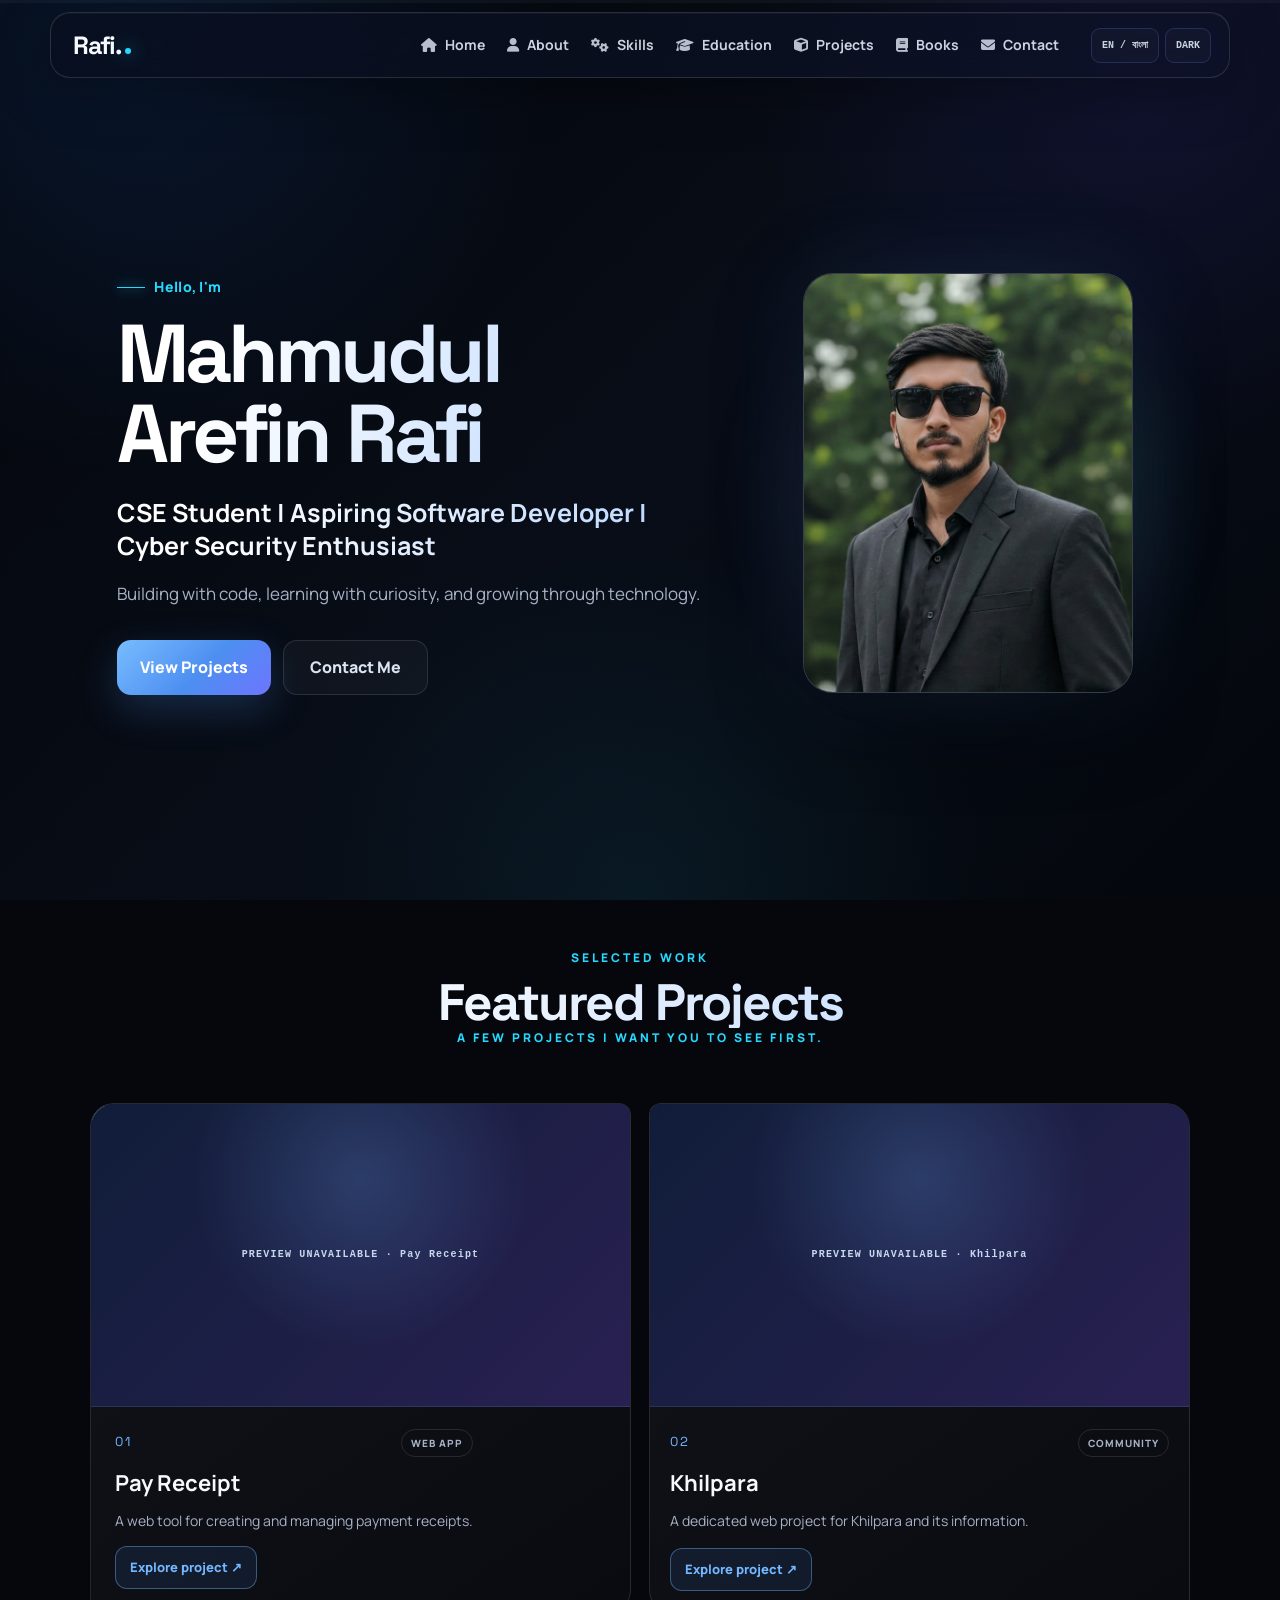
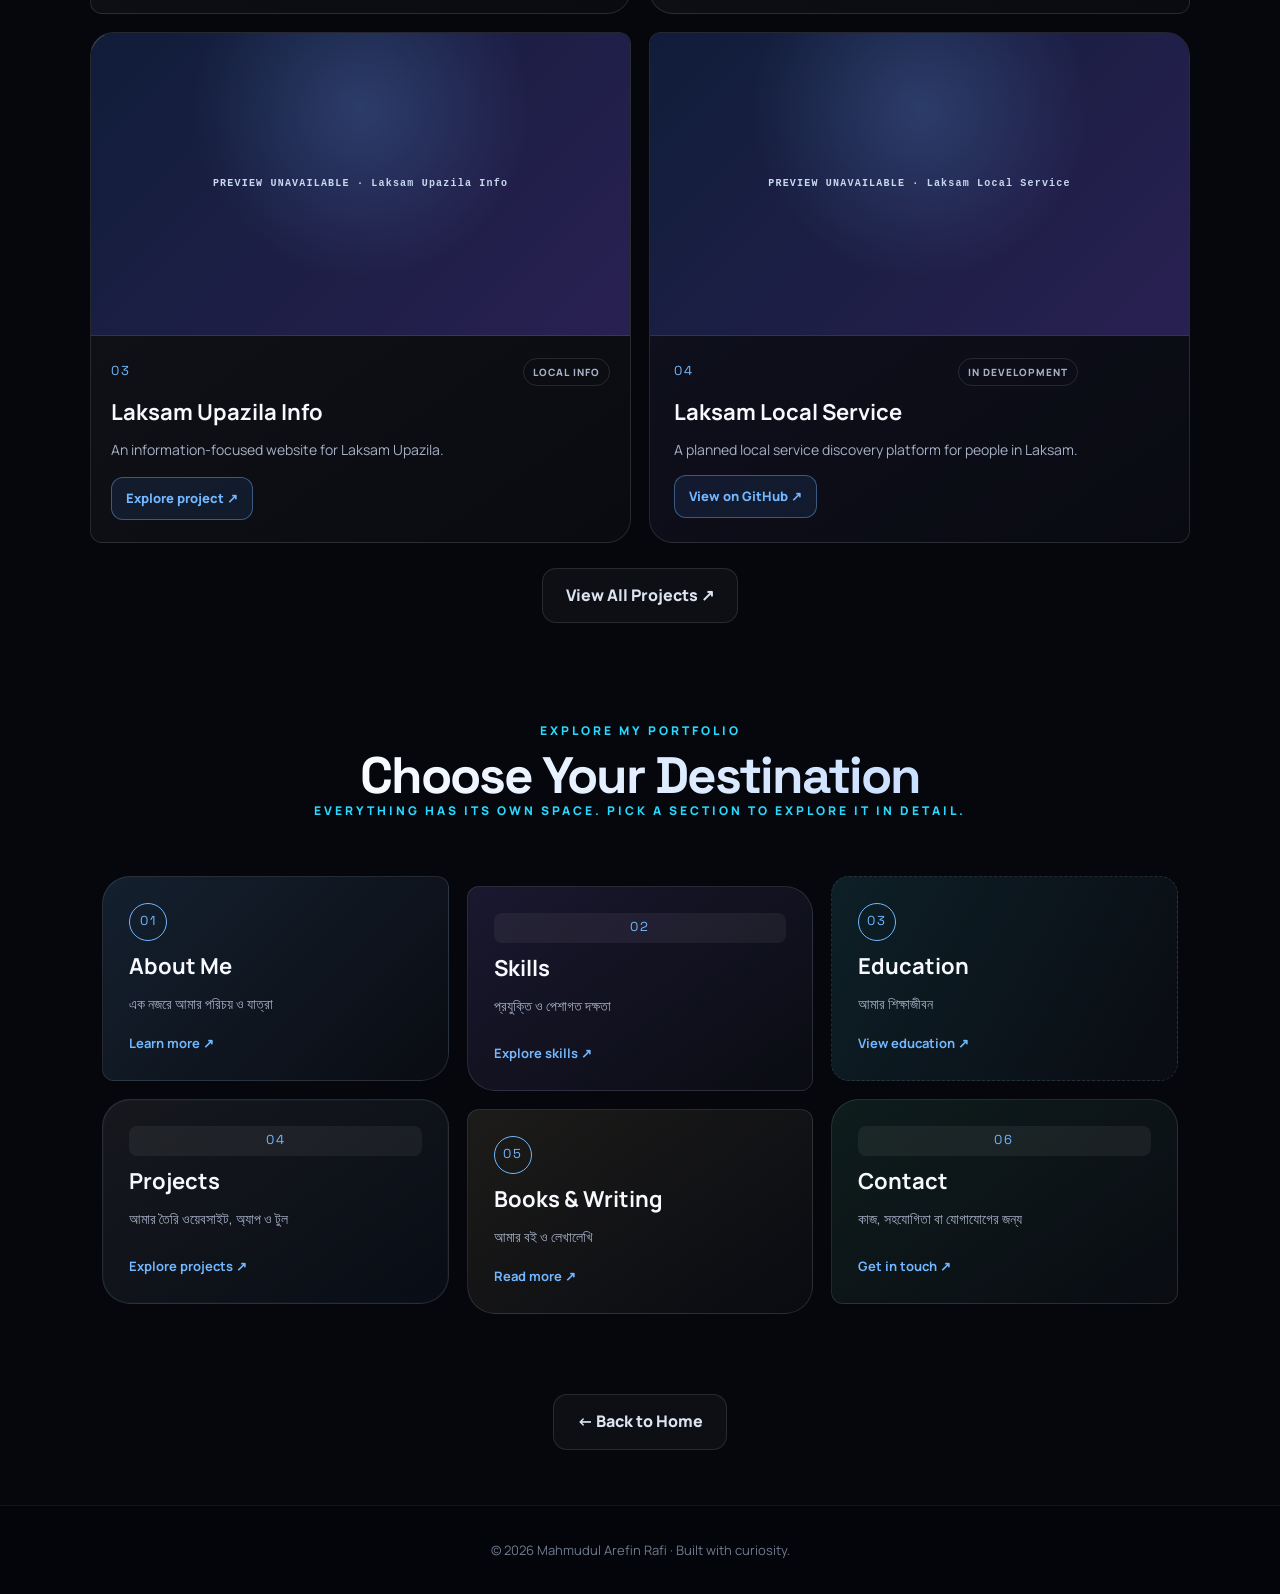
==== index.html @ 9f376d78 "Refresh project preview assets after layout fix" ====
<!DOCTYPE html><html lang="en"><head><meta charset="UTF-8"><meta name="viewport" content="width=device-width,initial-scale=1.0"><link rel="icon" type="image/svg+xml" href="https://mahmudularefinrafi.iam.bd/favicon.svg"><link rel="shortcut icon" href="https://mahmudularefinrafi.iam.bd/favicon.svg"><title>Mahmudul Arefin Rafi — Developer & Author | Mahmudul Arefin Rafi</title>
<meta name="description" content="Personal portfolio of Mahmudul Arefin Rafi, a CSE student, developer, cybersecurity enthusiast, and author.">
<meta name="author" content="Mahmudul Arefin Rafi">
<meta name="robots" content="index, follow, max-image-preview:large">
<link rel="canonical" href="https://mahmudularefinrafi.iam.bd/">
<meta property="og:type" content="profile">
<meta property="og:title" content="Mahmudul Arefin Rafi | Cyber Security Enthusiast">
<meta property="og:description" content="CSE student exploring cyber security, software development, and web technologies. Discover projects and skills.">
<meta property="og:url" content="https://mahmudularefinrafi.iam.bd/">
<meta property="og:image" content="https://mahmudularefinrafi.iam.bd/profile.jpg">
<meta name="twitter:card" content="summary">
<meta name="twitter:title" content="Mahmudul Arefin Rafi | Cyber Security Enthusiast">
<meta name="twitter:description" content="CSE student interested in cyber security, software development, and web technologies.">
<script type="application/ld+json">
{
  "@context": "https://schema.org",
  "@type": "ProfilePage",
  "mainEntity": {
    "@type": "Person",
    "@id": "https://mahmudularefinrafi.iam.bd/#rafi",
    "name": "Mahmudul Arefin Rafi",
    "alternateName": "mahmudularefinrafi",
    "url": "https://mahmudularefinrafi.iam.bd/",
    "image": "https://mahmudularefinrafi.iam.bd/profile.jpg",
    "description": "Computer Science and Engineering student interested in cyber security, software development, web technologies, and technology projects.",
    "jobTitle": "CSE Student and Cyber Security Enthusiast",
    "sameAs": [
      "https://github.com/mahmudularefinrafi"
    ],
    "knowsAbout": [
      "Cyber Security",
      "Computer Science",
      "Software Development",
      "Web Development",
      "Python",
      "JavaScript"
    ]
  }
}
</script><link rel="preconnect" href="https://fonts.googleapis.com"><link rel="preconnect" href="https://fonts.gstatic.com" crossorigin><link rel="stylesheet" href="https://fonts.googleapis.com/css2?family=Hind+Siliguri:wght@400;500;600;700&family=Manrope:wght@400;500;600;700;800&family=Space+Grotesk:wght@500;600;700&display=swap"><link rel="stylesheet" href="style.css?v=17"><link rel="stylesheet" href="premium.css?v=6"><link rel="stylesheet" href="mobile.css?v=7"></head><body><header><nav><a class="logo" href="index.html">Rafi.</a><ul class="nav-links"><li><a href="index.html" data-en="Home" data-bn="হোম">Home</a></li><li><a href="about.html" data-en="About" data-bn="সম্পর্কে">About</a></li><li><a href="skills.html" data-en="Skills" data-bn="দক্ষতা">Skills</a></li><li><a href="education.html" data-en="Education" data-bn="শিক্ষা">Education</a></li><li><a href="projects.html" data-en="Projects" data-bn="প্রজেক্ট">Projects</a></li><li><a href="books.html" data-en="Books" data-bn="বই">Books</a></li><li><a href="contact.html" data-en="Contact" data-bn="যোগাযোগ">Contact</a></li></ul><div class="nav-tools"><button class="tool-btn" id="languageToggle">EN / বাংলা</button><button class="tool-btn" id="themeButton">DARK</button><button class="tool-btn mobile-menu-btn" id="mobileMenuButton">☰</button></div></nav></header><section id="home" class="hero"><div class="hero-text"><p class="hello" data-en="Hello, I'm" data-bn="হ্যালো, আমি">Hello, I'm</p><h1>Mahmudul Arefin Rafi</h1><h2 data-en="CSE Student | Aspiring Software Developer | Cyber Security Enthusiast" data-bn="CSE শিক্ষার্থী | ভবিষ্যৎ সফটওয়্যার ডেভেলপার | সাইবার সিকিউরিটি অনুরাগী">CSE Student | Aspiring Software Developer</h2><p data-en="Building with code, learning with curiosity, and growing through technology." data-bn="কোড দিয়ে তৈরি করছি, আগ্রহ নিয়ে শিখছি এবং প্রযুক্তির মাধ্যমে এগিয়ে যাচ্ছি।">Building with code, learning with curiosity, and growing through technology.</p><div class="buttons"><a href="projects.html" class="btn" data-en="View Projects" data-bn="প্রজেক্ট দেখুন">View Projects</a><a href="contact.html" class="btn secondary" data-en="Contact Me" data-bn="যোগাযোগ করুন">Contact Me</a></div></div><div class="hero-image"><img src="profile.jpg" alt="Mahmudul Arefin Rafi" fetchpriority="high" decoding="async"></div></section><section class="featured-projects" id="featured-projects"><div class="section-title"><p data-en="Selected Work" data-bn="বাছাইকৃত কাজ">Selected Work</p><h2 data-en="Featured Projects" data-bn="ফিচার্ড প্রজেক্ট">Featured Projects</h2><p class="projects-subtitle" data-en="A few projects I want you to see first." data-bn="প্রথমেই যেগুলো দেখতে চাইবে, আমার সেসব গুরুত্বপূর্ণ প্রজেক্ট।">A few projects I want you to see first.</p></div><div class="featured-grid"><article class="featured-card"><div class="featured-top"><span class="featured-number">01</span><span class="featured-tag">WEB APP</span></div><h3>Pay Receipt</h3><p data-en="A web tool for creating and managing payment receipts." data-bn="পেমেন্ট রিসিপ্ট তৈরি ও পরিচালনার জন্য একটি ওয়েব টুল।">A web tool for creating and managing payment receipts.</p><a class="featured-link" href="https://payreceipt.netlify.app/" target="_blank" rel="noopener noreferrer" data-en="Explore project ↗" data-bn="প্রজেক্ট দেখুন ↗">Explore project ↗</a></article><article class="featured-card"><div class="featured-top"><span class="featured-number">02</span><span class="featured-tag">COMMUNITY</span></div><h3>Khilpara</h3><p data-en="A dedicated web project for Khilpara and its information." data-bn="খিলপাড়া ও এর তথ্য নিয়ে তৈরি একটি ওয়েব প্রজেক্ট।">A dedicated web project for Khilpara and its information.</p><a class="featured-link" href="https://khilpara.netlify.app/" target="_blank" rel="noopener noreferrer" data-en="Explore project ↗" data-bn="প্রজেক্ট দেখুন ↗">Explore project ↗</a></article><article class="featured-card"><div class="featured-top"><span class="featured-number">03</span><span class="featured-tag">LOCAL INFO</span></div><h3>Laksam Upazila Info</h3><p data-en="An information-focused website for Laksam Upazila." data-bn="লাকসাম উপজেলার প্রয়োজনীয় তথ্য নিয়ে তৈরি ওয়েবসাইট।">An information-focused website for Laksam Upazila.</p><a class="featured-link" href="https://laksamupzilainfo.netlify.app/" target="_blank" rel="noopener noreferrer" data-en="Explore project ↗" data-bn="প্রজেক্ট দেখুন ↗">Explore project ↗</a></article><article class="featured-card"><div class="featured-top"><span class="featured-number">04</span><span class="featured-tag">IN DEVELOPMENT</span></div><h3>Laksam Local Service</h3><p data-en="A planned local service discovery platform for people in Laksam." data-bn="লাকসামের মানুষের জন্য স্থানীয় সার্ভিস খুঁজে পাওয়ার একটি উন্নয়নাধীন প্ল্যাটফর্ম।">A planned local service discovery platform for people in Laksam.</p><a class="featured-link" href="https://github.com/mahmudularefinrafi/Laksam-Local-Service" target="_blank" rel="noopener noreferrer" data-en="View on GitHub ↗" data-bn="GitHub-এ দেখুন ↗">View on GitHub ↗</a></article></div><div class="featured-footer"><a class="btn secondary" href="projects.html" data-en="View All Projects ↗" data-bn="সব প্রজেক্ট দেখুন ↗">View All Projects ↗</a></div></section><section class="portal-section"><div class="section-title"><p data-en="Explore My Portfolio" data-bn="আমার পোর্টফোলিও ঘুরে দেখুন">Explore My Portfolio</p><h2 data-en="Choose Your Destination" data-bn="আপনি কী দেখতে চান?">Choose Your Destination</h2><p class="projects-subtitle" data-en="Everything has its own space. Pick a section to explore it in detail." data-bn="প্রতিটি বিষয়ের জন্য আলাদা পেজ—আপনার পছন্দের অংশটি বেছে নিন।">Everything has its own space. Pick a section to explore it in detail.</p></div><div class="portal-grid"><a class="portal-card" href="about.html"><span class="portal-index">01</span><h3 data-en="About Me" data-bn="এক নজরে আমার পরিচয় ও যাত্রা">About Me</h3><p data-en="এক নজরে আমার পরিচয় ও যাত্রা" data-bn="এক নজরে আমার পরিচয় ও যাত্রা">এক নজরে আমার পরিচয় ও যাত্রা</p><span class="portal-cta" data-en="Learn more ↗" data-bn="দেখুন ↗">Learn more ↗</span></a><a class="portal-card" href="skills.html"><span class="portal-index">02</span><h3 data-en="Skills" data-bn="প্রযুক্তি ও পেশাগত দক্ষতা">Skills</h3><p data-en="প্রযুক্তি ও পেশাগত দক্ষতা" data-bn="প্রযুক্তি ও পেশাগত দক্ষতা">প্রযুক্তি ও পেশাগত দক্ষতা</p><span class="portal-cta" data-en="Explore skills ↗" data-bn="দেখুন ↗">Explore skills ↗</span></a><a class="portal-card" href="education.html"><span class="portal-index">03</span><h3 data-en="Education" data-bn="আমার শিক্ষাজীবন">Education</h3><p data-en="আমার শিক্ষাজীবন" data-bn="আমার শিক্ষাজীবন">আমার শিক্ষাজীবন</p><span class="portal-cta" data-en="View education ↗" data-bn="দেখুন ↗">View education ↗</span></a><a class="portal-card" href="projects.html"><span class="portal-index">04</span><h3 data-en="Projects" data-bn="আমার তৈরি ওয়েবসাইট, অ্যাপ ও টুল">Projects</h3><p data-en="আমার তৈরি ওয়েবসাইট, অ্যাপ ও টুল" data-bn="আমার তৈরি ওয়েবসাইট, অ্যাপ ও টুল">আমার তৈরি ওয়েবসাইট, অ্যাপ ও টুল</p><span class="portal-cta" data-en="Explore projects ↗" data-bn="দেখুন ↗">Explore projects ↗</span></a><a class="portal-card" href="books.html"><span class="portal-index">05</span><h3 data-en="Books & Writing" data-bn="আমার বই ও লেখালেখি">Books & Writing</h3><p data-en="আমার বই ও লেখালেখি" data-bn="আমার বই ও লেখালেখি">আমার বই ও লেখালেখি</p><span class="portal-cta" data-en="Read more ↗" data-bn="দেখুন ↗">Read more ↗</span></a><a class="portal-card" href="contact.html"><span class="portal-index">06</span><h3 data-en="Contact" data-bn="কাজ, সহযোগিতা বা যোগাযোগের জন্য">Contact</h3><p data-en="কাজ, সহযোগিতা বা যোগাযোগের জন্য" data-bn="কাজ, সহযোগিতা বা যোগাযোগের জন্য">কাজ, সহযোগিতা বা যোগাযোগের জন্য</p><span class="portal-cta" data-en="Get in touch ↗" data-bn="দেখুন ↗">Get in touch ↗</span></a></div></section><div class="page-home-link"><a class="btn secondary" href="index.html" data-en="← Back to Home" data-bn="← হোমপেজে ফিরুন">← Back to Home</a></div><footer><p>© <span id="year"></span> Mahmudul Arefin Rafi · Built with curiosity.</p></footer><script src="script.js?v=16"></script><script src="scroll-progress.js?v=1"></script><script src="project-preview.js?v=11"></script></body></html>
---- style.css ----
:root{--bg:#050816;--card:rgba(13,20,39,.66);--text:#f7f9ff;--muted:#a7b1c6;--accent:#72b7ff;--accent2:#9b7cff;--cyan:#57e6ff;--border:rgba(255,255,255,.11)}
*{margin:0;padding:0;box-sizing:border-box;scroll-behavior:smooth}html{background:var(--bg)}
body{min-height:100vh;overflow-x:hidden;font-family:'Manrope',sans-serif;background:radial-gradient(900px 600px at 8% 8%,rgba(48,108,255,.20),transparent 62%),radial-gradient(800px 600px at 92% 12%,rgba(137,82,255,.17),transparent 62%),radial-gradient(900px 650px at 52% 100%,rgba(25,205,232,.09),transparent 64%),linear-gradient(135deg,#040611 0%,#080d1d 42%,#0a1022 72%,#050816 100%);background-attachment:fixed;color:var(--text);line-height:1.6;-webkit-font-smoothing:antialiased}
body:before{content:"";position:fixed;inset:0;z-index:-2;pointer-events:none;opacity:.18;background-image:linear-gradient(rgba(255,255,255,.028) 1px,transparent 1px),linear-gradient(90deg,rgba(255,255,255,.028) 1px,transparent 1px);background-size:55px 55px}body:after{content:"";position:fixed;width:520px;height:520px;left:var(--mouse-x,50%);top:var(--mouse-y,45%);transform:translate(-50%,-50%);z-index:-1;pointer-events:none;border-radius:50%;background:radial-gradient(circle,rgba(93,170,255,.08),rgba(128,104,255,.035) 35%,transparent 70%);transition:left .15s ease-out,top .15s ease-out}
a{text-decoration:none;color:inherit}button{font:inherit}section{position:relative;padding:115px 8%}
header{position:fixed!important;top:0;left:0;width:100%;z-index:1000;padding:12px 0!important}nav{width:calc(100% - 48px);max-width:1180px;height:66px;margin:0 auto;padding:0 18px 0 22px;display:flex!important;align-items:center!important;justify-content:space-between!important;border:1px solid rgba(255,255,255,.13);border-radius:20px;background:linear-gradient(120deg,rgba(8,14,30,.82),rgba(14,18,39,.72));backdrop-filter:blur(24px);-webkit-backdrop-filter:blur(24px);box-shadow:0 15px 55px rgba(0,0,0,.30),inset 0 1px 0 rgba(255,255,255,.04);gap:14px}
.logo{font-family:'Space Grotesk',sans-serif;font-size:25px;font-weight:700;letter-spacing:-1px;flex:0 0 auto}.logo:after{content:"";display:inline-block;width:6px;height:6px;margin-left:4px;border-radius:50%;background:var(--cyan);box-shadow:0 0 18px var(--cyan)}
header nav ul{display:flex!important;flex-direction:row!important;align-items:center!important;justify-content:flex-end!important;list-style:none!important;margin:0!important;padding:0!important;gap:2px!important;flex-wrap:nowrap!important;flex:1}header nav ul li{display:block!important;list-style:none!important;margin:0!important;padding:0!important}header nav ul li::marker{content:""!important}header nav ul a{display:block!important;padding:9px 10px!important;border-radius:12px;color:#cbd3e1;font-size:14px;font-weight:700;white-space:nowrap;transition:.25s}header nav ul a:hover{color:#fff;background:rgba(114,183,255,.09)}
.language-toggle{flex:0 0 auto;border:1px solid rgba(105,170,255,.3);background:rgba(105,170,255,.08);color:#dce9fb;border-radius:12px;padding:8px 10px;cursor:pointer;font-size:12px;font-weight:800;letter-spacing:.2px;transition:.25s}.language-toggle:hover{background:rgba(105,170,255,.16);border-color:rgba(105,170,255,.55);transform:translateY(-1px)}.language-toggle span{opacity:.55}.language-toggle span.active{opacity:1;color:#fff}.language-toggle i{font-style:normal;color:#66758d;margin:0 3px}
.hero{min-height:100vh;max-width:1250px;margin:auto;padding:145px 8% 80px;display:flex!important;align-items:center!important;justify-content:space-between!important;gap:60px}.hero-text{flex:1;min-width:0;z-index:2}.hello{display:inline-flex;align-items:center;gap:9px;color:var(--cyan);font-size:14px;font-weight:800;margin-bottom:15px;letter-spacing:.3px}.hello:before{content:"";width:28px;height:1px;background:var(--cyan);box-shadow:0 0 12px var(--cyan)}.hero h1{font-family:'Space Grotesk',sans-serif;max-width:760px;font-size:clamp(48px,6.5vw,82px);line-height:.98;letter-spacing:-4px;margin-bottom:23px;font-weight:700;background:linear-gradient(110deg,#fff 10%,#dce7ff 52%,#9cc8ff 100%);-webkit-background-clip:text;background-clip:text;color:transparent}.hero h2{font-family:'Manrope',sans-serif;font-size:clamp(19px,2vw,25px);line-height:1.3;font-weight:700;color:#d3d9e4;margin-bottom:18px}.hero-text>p:last-of-type{max-width:650px;color:var(--muted);font-size:17px}.buttons{display:flex;gap:12px;margin-top:32px}.btn{display:inline-flex;align-items:center;justify-content:center;min-width:145px;padding:14px 23px;border-radius:14px;background:linear-gradient(135deg,#78bcff,#4d8ff0 55%,#6d75ff);color:#fff;font-weight:800;box-shadow:0 14px 40px rgba(76,145,239,.24);transition:.25s}.btn:hover{transform:translateY(-4px);box-shadow:0 20px 50px rgba(76,145,239,.34)}.btn.secondary{background:rgba(255,255,255,.035);border:1px solid var(--border);color:#dce4f1;box-shadow:none}.btn.secondary:hover{background:rgba(114,183,255,.08);border-color:rgba(114,183,255,.45)}
.hero-image{position:relative!important;flex:0 0 390px!important;width:390px!important;max-width:40vw;display:flex!important;justify-content:center!important;align-items:center!important}.hero-image:before{content:"";position:absolute;width:320px;height:320px;border-radius:50%;background:conic-gradient(from 180deg,rgba(105,170,255,.48),rgba(155,124,255,.18),rgba(87,230,255,.35),rgba(105,170,255,.48));filter:blur(55px);opacity:.60}.hero-image img{position:relative!important;display:block!important;width:330px!important;max-width:100%!important;height:420px!important;max-height:420px!important;object-fit:cover!important;object-position:center top!important;border-radius:30px!important;border:1px solid rgba(255,255,255,.18);box-shadow:0 28px 85px rgba(0,0,0,.48),0 0 90px rgba(105,170,255,.14);background:#0d121d}
.section-title{text-align:center;margin-bottom:55px}.section-title p{color:var(--cyan);font-size:12px;font-weight:800;text-transform:uppercase;letter-spacing:3px;margin-bottom:10px}.section-title h2{font-family:'Space Grotesk',sans-serif;font-size:clamp(34px,4vw,52px);line-height:1;letter-spacing:-2px}
#about,#education,#contact{background:linear-gradient(180deg,rgba(255,255,255,.018),rgba(70,100,190,.018),rgba(255,255,255,.006))}.about-content{max-width:900px;margin:auto;padding:36px;border:1px solid var(--border);border-radius:24px;background:linear-gradient(135deg,rgba(17,27,50,.72),rgba(10,17,34,.58));backdrop-filter:blur(18px);box-shadow:0 25px 80px rgba(0,0,0,.3)}.about-content p{color:#b4bdcd;margin-bottom:18px;font-size:17px}.about-content p:last-child{margin-bottom:0}
.skills-container{max-width:1120px;margin:auto;display:grid;grid-template-columns:repeat(4,1fr);gap:18px}.skill-card{padding:28px 24px;background:linear-gradient(145deg,rgba(17,27,50,.72),rgba(10,16,32,.60));border:1px solid var(--border);border-radius:20px;backdrop-filter:blur(15px);transition:.3s;box-shadow:0 18px 50px rgba(0,0,0,.16)}.skill-card:hover{transform:translateY(-8px);border-color:rgba(105,170,255,.45);box-shadow:0 25px 65px rgba(0,0,0,.28),0 0 35px rgba(105,170,255,.07)}.skill-card h3{font-family:'Space Grotesk',sans-serif;margin-bottom:18px;font-size:18px}.skill-card p{color:var(--muted);margin:8px 0;font-size:14px}
.education-card{max-width:850px;margin:auto;padding:35px;border:1px solid var(--border);border-left:3px solid var(--accent);border-radius:20px;background:linear-gradient(135deg,rgba(17,27,50,.72),rgba(10,16,32,.60));box-shadow:0 25px 70px rgba(0,0,0,.22)}.education-card h3{font-family:'Space Grotesk',sans-serif;font-size:22px;margin-bottom:9px}.education-card h4{color:var(--accent);font-size:18px;margin-bottom:7px}.education-card p{color:var(--muted)}
.projects-container{max-width:1120px;margin:auto;display:grid;grid-template-columns:repeat(3,1fr);gap:20px}.project-card{overflow:hidden;background:linear-gradient(145deg,rgba(17,27,50,.72),rgba(10,16,32,.60));border:1px solid var(--border);border-radius:20px;transition:.3s}.project-card:hover{transform:translateY(-8px);border-color:rgba(105,170,255,.4);box-shadow:0 25px 65px rgba(0,0,0,.25)}.project-image{height:190px;display:flex;align-items:center;justify-content:center;background:radial-gradient(circle at 35% 30%,rgba(105,170,255,.16),transparent 40%),linear-gradient(135deg,#0d1830,#171333);color:var(--accent);font-weight:800}.project-card h3{font-family:'Space Grotesk',sans-serif;padding:20px 20px 8px}.project-card p{padding:0 20px 25px;color:var(--muted);font-size:14px}
.contact-content{text-align:center;max-width:760px;margin:auto}.contact-content>p{color:var(--muted);margin-bottom:30px}.social-links{display:flex;justify-content:center;flex-wrap:wrap;gap:10px}.social-links a{padding:12px 18px;border:1px solid var(--border);border-radius:13px;color:#dce3ef;background:rgba(255,255,255,.025);transition:.25s}.social-links a:hover{transform:translateY(-3px);color:white;border-color:rgba(105,170,255,.4);background:rgba(105,170,255,.1)}footer{padding:34px 20px;text-align:center;background:#03050a;color:#6f7b8e;border-top:1px solid rgba(255,255,255,.06);font-size:13px}
body.bn-mode{font-family:'Hind Siliguri',-apple-system,BlinkMacSystemFont,'Segoe UI',sans-serif}body.bn-mode .hero h1,body.bn-mode .section-title h2,body.bn-mode .skill-card h3,body.bn-mode .education-card h3,body.bn-mode .project-card h3,body.bn-mode .logo{font-family:'Hind Siliguri',-apple-system,BlinkMacSystemFont,'Segoe UI',sans-serif;letter-spacing:0}body.bn-mode .hero h1{line-height:1.25}body.bn-mode .hero h2{line-height:1.55}body.bn-mode .section-title h2{line-height:1.3}body.bn-mode .section-title p{letter-spacing:0;font-size:13px}body.bn-mode .language-toggle{font-family:'Hind Siliguri',sans-serif}
.cursor-bubble,.cursor-dot{position:fixed;left:0;top:0;pointer-events:none;z-index:9999;transform:translate(-50%,-50%);opacity:0}.cursor-bubble{width:34px;height:34px;border-radius:50%;border:1px solid rgba(135,190,255,.65);background:rgba(101,168,255,.08);backdrop-filter:blur(4px);box-shadow:0 0 25px rgba(101,168,255,.18);transition:.25s}.cursor-dot{width:6px;height:6px;border-radius:50%;background:#dceeff;box-shadow:0 0 14px rgba(101,168,255,.9)}.cursor-bubble.hovering{width:52px;height:52px;background:rgba(101,168,255,.12);border-color:rgba(165,208,255,.85)}
@keyframes ripple{from{width:12px;height:12px;opacity:.8}to{width:90px;height:90px;opacity:0}}.cursor-ripple{position:fixed;width:12px;height:12px;border-radius:50%;pointer-events:none;z-index:9998;border:1px solid rgba(130,190,255,.7);transform:translate(-50%,-50%);animation:ripple .65s ease-out forwards}
@media(max-width:1050px){header nav ul a{padding:8px 6px!important;font-size:12px}.language-toggle{padding:7px 8px}.hero{gap:35px}.hero-image{flex-basis:350px!important;width:350px!important}.hero-image img{width:300px!important;height:400px!important}}
@media(max-width:950px){nav{width:calc(100% - 24px)}header nav ul{gap:1px!important}.hero{flex-direction:column-reverse;text-align:center;padding-top:130px}.hero-text>p:last-of-type{margin:auto}.buttons{justify-content:center}.hero-image{flex:0 0 auto!important;width:min(390px,82vw)!important;max-width:none}.skills-container{grid-template-columns:repeat(2,1fr)}.projects-container{grid-template-columns:repeat(2,1fr)}}
@media(max-width:680px){section{padding:90px 6%}nav{height:60px;padding:0 12px}.logo{font-size:21px}header nav ul{display:none!important}.language-toggle{padding:7px 9px;font-size:11px}.hero h1{font-size:48px;letter-spacing:-2.5px}.hero-image img{width:min(310px,84vw)!important;height:380px!important}.buttons{flex-direction:column;align-items:stretch}.skills-container,.projects-container{grid-template-columns:1fr}body.bn-mode .hero h1{font-size:43px}}
@media(pointer:coarse){.cursor-bubble,.cursor-dot,.cursor-ripple{display:none}body:after{display:none}}

#scroll-progress{position:fixed;top:0;left:0;width:100%;height:3px;z-index:99999;pointer-events:none;background:transparent}#scroll-progress-bar{height:100%;width:0;transform-origin:left center;background:linear-gradient(90deg,var(--cyan),var(--accent),var(--accent2));box-shadow:0 0 10px rgba(87,230,255,.45);will-change:width}@media(max-width:680px){#scroll-progress{height:2px}}
---- premium.css ----
/* PREMIUM HACKER LAYER - PERFORMANCE OPTIMIZED */
:root{--neon:#43f5a0;--cyan:#27d9ff;--violet:#a477ff}
body{background-color:#05070d;background-image:radial-gradient(circle at 10% 5%,rgba(39,126,255,.13),transparent 30%),radial-gradient(circle at 90% 10%,rgba(90,70,255,.10),transparent 28%),radial-gradient(circle at 50% 100%,rgba(39,217,255,.07),transparent 32%),linear-gradient(135deg,#03050a,#080d17 50%,#04070d);background-size:100% 100%;background-attachment:fixed;position:relative;isolation:isolate;overflow-x:hidden}
body:before{content:'';position:fixed;inset:0;z-index:-1;pointer-events:none;opacity:.2;background-image:linear-gradient(rgba(75,140,255,.045) 1px,transparent 1px),linear-gradient(90deg,rgba(75,140,255,.045) 1px,transparent 1px);background-size:52px 52px;animation:gridDrift 24s linear infinite}
body:after{content:'';position:fixed;inset:-30%;z-index:-2;pointer-events:none;opacity:.72;background:radial-gradient(circle at 20% 25%,rgba(45,115,255,.12),transparent 22%),radial-gradient(circle at 75% 35%,rgba(39,217,255,.10),transparent 24%),radial-gradient(circle at 55% 80%,rgba(125,90,255,.09),transparent 25%);filter:blur(28px);animation:ambientDrift 18s ease-in-out infinite alternate}
@keyframes ambientDrift{0%{transform:translate3d(-3%,-2%,0) scale(1)}50%{transform:translate3d(4%,3%,0) scale(1.08)}100%{transform:translate3d(-2%,5%,0) scale(1.03)}}@keyframes gridDrift{from{background-position:0 0,0 0}to{background-position:52px 26px,-26px 52px}}
.nav-tools{display:flex!important;align-items:center;gap:6px;margin-left:8px}.tool-btn{height:35px;padding:0 10px;border:1px solid rgba(100,150,255,.2);border-radius:9px;background:rgba(255,255,255,.025);color:#c8d4df;cursor:pointer;font:700 10px 'JetBrains Mono',monospace;transition:.2s}.tool-btn:hover{color:#67b7ff;border-color:rgba(100,170,255,.55);background:rgba(60,130,255,.07);box-shadow:0 0 18px rgba(60,130,255,.1)}
body.theme-purple{--neon:#c083ff;--cyan:#ff62c7;background:radial-gradient(circle at 10% 5%,rgba(192,131,255,.16),transparent 30%),radial-gradient(circle at 90% 10%,rgba(255,98,199,.11),transparent 28%),linear-gradient(135deg,#05030b,#10071a 55%,#06030d)}body.theme-amber{--neon:#ffbd55;--cyan:#ff6b35;background:radial-gradient(circle at 10% 5%,rgba(255,189,85,.15),transparent 30%),radial-gradient(circle at 90% 10%,rgba(255,107,53,.11),transparent 28%),linear-gradient(135deg,#090603,#140a04 55%,#080503)}body.theme-cyan{--neon:#45eaff;--cyan:#5c8cff;background:radial-gradient(circle at 10% 5%,rgba(69,234,255,.15),transparent 30%),radial-gradient(circle at 90% 10%,rgba(92,140,255,.11),transparent 28%),linear-gradient(135deg,#02070c,#06141c 55%,#03080d)}body.theme-midnight{--neon:#7aa7ff;--cyan:#a77aff;background:radial-gradient(circle at 10% 5%,rgba(122,167,255,.16),transparent 30%),radial-gradient(circle at 90% 10%,rgba(167,122,255,.11),transparent 28%),linear-gradient(135deg,#02030a,#070b1b 55%,#03040c)}
.skill-card,.project-card,.about-content,.education-card{position:relative;overflow:hidden}.skill-card:after,.project-card:after,.about-content:after,.education-card:after{content:'';position:absolute;left:-120%;top:0;width:55%;height:100%;background:linear-gradient(90deg,transparent,rgba(255,255,255,.06),transparent);transform:skewX(-18deg);transition:left .65s}.skill-card:hover:after,.project-card:hover:after,.about-content:hover:after,.education-card:hover:after{left:130%}
html[lang='bn'] body{font-family:-apple-system,BlinkMacSystemFont,'SF Pro Display','SF Pro Text','Noto Sans Bengali',sans-serif}html[lang='bn'] .hero h1,html[lang='bn'] .section-title h2,html[lang='bn'] .skill-card h3,html[lang='bn'] .education-card h3,html[lang='bn'] .project-card h3{font-family:-apple-system,BlinkMacSystemFont,'SF Pro Display','SF Pro Text','Noto Sans Bengali',sans-serif;letter-spacing:-1px}
.mobile-menu-btn{display:none}.mobile-menu{display:none}@media(max-width:1050px){.mobile-menu-btn{display:inline-flex!important;align-items:center;justify-content:center;width:35px;height:35px;padding:0}.nav-links.show{display:flex!important;position:absolute;right:12px;top:62px;z-index:1000;flex-direction:column;gap:4px;width:min(250px,calc(100vw - 30px));padding:10px;border:1px solid rgba(67,245,160,.18);border-radius:15px;background:rgba(3,9,14,.97);backdrop-filter:blur(14px);box-shadow:0 22px 50px rgba(0,0,0,.4)}.nav-links.show li{width:100%}.nav-links.show a{display:block;padding:11px 13px;border-radius:9px}.nav-links.show a:hover{background:rgba(67,245,160,.07);color:var(--neon)}header nav ul{display:none!important}.nav-tools{margin-left:auto}.hero:after{right:6%;top:112px}.hero-text:after{white-space:normal}.hud-line{display:none}}@media(max-width:680px){.boot-box{padding:22px}.boot-lines{font-size:10px}.hero:after{display:none}.hero-text:after{font-size:8px;margin-top:25px}.tool-btn{padding:0 7px;font-size:9px}.language-toggle{font-size:9px}.theme-menu{right:10px;top:55px}}
@media(prefers-reduced-motion:reduce){*,*:before,*:after{animation-duration:.01ms!important;transition-duration:.01ms!important}}
.professional-strip{max-width:1120px;margin:-18px auto 0;padding:0 8% 50px}.pro-grid{display:grid;grid-template-columns:1.2fr .9fr .9fr .9fr;gap:12px}.pro-card{padding:18px 19px;border:1px solid rgba(67,245,160,.13);border-radius:16px;background:rgba(6,13,20,.62);backdrop-filter:blur(12px);box-shadow:0 15px 40px rgba(0,0,0,.16);transition:transform .25s,border-color .25s}.pro-card:hover{transform:translateY(-4px);border-color:rgba(67,245,160,.36)}.pro-label{display:block;color:#637889;font:600 9px 'JetBrains Mono',monospace;letter-spacing:1.5px;text-transform:uppercase;margin-bottom:8px}.pro-value{color:#e4edf5;font-size:14px;font-weight:750}.pro-value .online{display:inline-flex;align-items:center;gap:7px}.pro-value .online:before{content:'';width:7px;height:7px;border-radius:50%;background:var(--neon);box-shadow:0 0 10px var(--neon)}.pro-title{text-align:center;margin-bottom:16px;color:rgba(67,245,160,.7);font:600 9px 'JetBrains Mono',monospace;letter-spacing:2px}.pro-title:before{content:'// PROFESSIONAL PROFILE';}.pro-title{font-size:0}.pro-title:before{font-size:9px}body.light .pro-card{background:rgba(255,255,255,.72);border-color:rgba(8,122,75,.12)}body.light .pro-value{color:#142330}body.light .pro-label{color:#6b7b88}@media(max-width:850px){.professional-strip{padding:0 6% 35px}.pro-grid{grid-template-columns:repeat(2,1fr)}}@media(max-width:500px){.pro-grid{grid-template-columns:1fr}.pro-card{padding:15px}}
.project-image{position:relative;overflow:hidden;cursor:pointer}.project-image img{display:block;width:100%;height:auto;min-height:100%;object-fit:cover;object-position:top center;transform:translateY(0);transition:transform 7s cubic-bezier(.22,.61,.36,1)}.project-image:hover img{transform:translateY(calc(-100% + 220px))}@media(max-width:680px){.project-image img{transition-duration:5.5s}.project-image:hover img{transform:translateY(calc(-100% + 190px))}}
.contact-form-wrap{width:min(760px,100%);margin:30px auto 0}.contact-form-wrap .contact-form{display:flex;flex-direction:column;gap:18px;padding:30px;border:1px solid rgba(120,185,255,.18);border-radius:24px;background:linear-gradient(145deg,rgba(13,20,39,.86),rgba(5,10,22,.78));box-shadow:0 28px 80px rgba(0,0,0,.32),inset 0 1px 0 rgba(255,255,255,.05);backdrop-filter:blur(18px);text-align:left}.contact-form-grid{display:grid;grid-template-columns:1fr 1fr;gap:18px}.contact-form-wrap label{display:flex;flex-direction:column;gap:8px}.contact-form-wrap label span{color:#aebbd0;font:700 12px 'Manrope',sans-serif;letter-spacing:.4px}.contact-form-wrap input,.contact-form-wrap textarea{width:100%;border:1px solid rgba(255,255,255,.12);border-radius:13px;background:rgba(255,255,255,.045);color:#f4f8ff;padding:14px 15px;outline:none;font:500 14px 'Manrope',sans-serif;transition:border-color .22s,box-shadow .22s,background .22s}.contact-form-wrap input::placeholder,.contact-form-wrap textarea::placeholder{color:#68778b}.contact-form-wrap input:focus,.contact-form-wrap textarea:focus{border-color:rgba(87,190,255,.65);background:rgba(80,150,255,.055);box-shadow:0 0 0 3px rgba(87,190,255,.08),0 0 24px rgba(55,150,255,.07)}.contact-form-wrap textarea{min-height:150px;resize:vertical}.contact-form-wrap button.btn{align-self:flex-start;min-width:170px;border:1px solid rgba(130,195,255,.28);display:inline-flex;align-items:center;justify-content:center;gap:9px}.contact-form-wrap button.btn:disabled{opacity:.65;cursor:wait;transform:none}.contact-status{min-height:20px;margin:0;font:600 12px 'Manrope',sans-serif;color:#91a9c7}.contact-status:not(:empty){padding-top:2px}.contact-status:empty{display:none}@media(max-width:680px){.contact-form-wrap .contact-form{padding:21px;border-radius:18px}.contact-form-grid{grid-template-columns:1fr}.contact-form-wrap button.btn{width:100%}}
body.light .contact-form-wrap .contact-form{background:rgba(255,255,255,.82);border-color:rgba(8,122,75,.14)}body.light .contact-form-wrap label span{color:#506171}body.light .contact-form-wrap input,body.light .contact-form-wrap textarea{color:#162431;background:rgba(255,255,255,.72);border-color:rgba(10,40,70,.13)}
/* 2026 UI / motion layer. Additive only. */
html{scroll-behavior:smooth}section{scroll-margin-top:90px}
.hero h1,.hero h2,.section-title h2{background:linear-gradient(110deg,#fff 8%,#c8dcff 38%,#3a86ff 68%,#9a7cff 100%);background-size:220% auto;-webkit-background-clip:text;background-clip:text;color:transparent;animation:gradientShift 7s ease-in-out infinite alternate}.section-title h2{animation-duration:9s}@keyframes gradientShift{from{background-position:0% center}to{background-position:100% center}}
.hero-image{animation:heroFloat 6s ease-in-out infinite;will-change:transform}.hero-image img{transition:transform .5s ease,filter .5s ease;will-change:transform}.hero-image:hover img{transform:translateY(-6px) scale(1.025);filter:saturate(1.08) brightness(1.05)}@keyframes heroFloat{0%,100%{transform:translateY(0)}50%{transform:translateY(-9px)}}
.btn{position:relative;overflow:hidden;isolation:isolate;transition:transform .25s ease,box-shadow .25s ease}.btn:before{content:'';position:absolute;inset:-2px;background:linear-gradient(110deg,transparent 20%,rgba(255,255,255,.3) 46%,transparent 70%);transform:translateX(-120%);z-index:-1;transition:transform .65s ease}.btn:hover:before{transform:translateX(120%)}.btn:hover{transform:translateY(-3px);box-shadow:0 12px 30px rgba(58,134,255,.22)}
.project-card,.skill-card,.education-card,.about-content,.pro-card{transition:transform .35s cubic-bezier(.2,.8,.2,1),border-color .35s,box-shadow .35s}.project-card:hover,.skill-card:hover,.education-card:hover,.about-content:hover{transform:translateY(-7px);border-color:rgba(58,134,255,.35);box-shadow:0 20px 55px rgba(0,0,0,.25)}
.project-card,.skill-card,.education-card,.about-content,.pro-card,.contact-form-wrap .contact-form{background:linear-gradient(135deg,rgba(255,255,255,.055),rgba(255,255,255,.018));backdrop-filter:blur(14px);-webkit-backdrop-filter:blur(14px)}
.reveal,.reveal-left,.reveal-right{opacity:0;will-change:opacity,transform}.reveal{transform:translateY(28px);transition:opacity .75s ease,transform .75s cubic-bezier(.2,.75,.2,1)}.reveal-left{transform:translateX(-32px);transition:opacity .75s ease,transform .75s cubic-bezier(.2,.75,.2,1)}.reveal-right{transform:translateX(32px);transition:opacity .75s ease,transform .75s cubic-bezier(.2,.75,.2,1)}.reveal.revealed,.reveal-left.revealed,.reveal-right.revealed{opacity:1;transform:none}
@media(max-width:680px){.hero-image{animation-duration:7s}.hero h1,.hero h2{animation:none}.project-card:hover,.skill-card:hover,.education-card:hover,.about-content:hover{transform:translateY(-4px)}}
@media(prefers-reduced-motion:reduce){html{scroll-behavior:auto}.reveal,.reveal-left,.reveal-right{opacity:1;transform:none;transition:none}.hero-image{animation:none}.hero h1,.hero h2,.section-title h2{animation:none}.btn:before{display:none}}
---- mobile.css ----
/* Mobile responsiveness layer. Additive only, keeps the existing desktop UI intact. */
@media (max-width: 680px){
  html,body{width:100%;max-width:100%;overflow-x:hidden}
  section{width:100%;padding-left:5%;padding-right:5%}
  header{padding:8px 0!important}
  nav{width:calc(100% - 16px);height:58px;padding:0 10px;border-radius:16px;gap:7px}
  .logo{font-size:20px}
  .nav-tools{gap:5px;margin-left:auto}
  .tool-btn{height:34px;min-width:34px;padding:0 7px;font-size:9px}
  .mobile-menu-btn{display:inline-flex!important}
  .nav-links.show{display:flex!important;max-height:calc(100vh - 82px);overflow:auto}
  .hero{min-height:auto;padding:115px 5% 70px;gap:30px}
  .hero-text{width:100%}
  .hero h1{font-size:clamp(38px,11vw,52px);line-height:1.05;letter-spacing:-2px;overflow-wrap:anywhere}
  .hero h2{font-size:18px;line-height:1.45}
  .hero-text>p:last-of-type{font-size:15px;line-height:1.7}
  .hero-image{width:min(330px,88vw)!important;max-width:none!important}
  .hero-image img{width:min(260px,78vw)!important;height:auto!important;aspect-ratio:330/420;max-height:none!important}
  .buttons{width:100%;gap:10px}
  .btn{width:100%;min-width:0;padding:13px 16px}
  .section-title{margin-bottom:34px}
  .section-title h2{font-size:clamp(32px,9vw,44px);line-height:1.15;letter-spacing:-1px}
  .section-title p{font-size:11px}
  .about-content,.education-card{width:100%;padding:22px 18px;border-radius:18px}
  .about-content p{font-size:15px;line-height:1.75}
  .education-card h3{font-size:19px;line-height:1.5}
  .skills-container,.projects-container{width:100%;grid-template-columns:1fr!important;gap:14px}
  .skill-card,.project-card{width:100%;min-width:0}
  .skill-card{padding:22px 18px}
  .project-card{border-radius:18px}
  .project-card h3{font-size:18px;padding:16px 16px 7px;line-height:1.4}
  .project-card p{padding:0 16px 18px;font-size:13px;line-height:1.65}
  .project-link{display:inline-block;margin:0 16px 18px}

  /* Critical mobile fix: the Projects section was inheriting the global reveal animation. */
  #projects,#projects.reveal,#projects.reveal-left,#projects.reveal-right{display:block!important;visibility:visible!important;opacity:1!important;transform:none!important}
  #projects .projects-container,#projects .project-card{display:block!important;visibility:visible!important;opacity:1!important;transform:none!important}
  #projects .projects-container{display:grid!important;grid-template-columns:1fr!important}

  .project-card.reveal,.project-card.reveal-left,.project-card.reveal-right,.skill-card.reveal,.skill-card.reveal-left,.skill-card.reveal-right,.about-content.reveal,.about-content.reveal-left,.about-content.reveal-right,.education-card.reveal,.education-card.reveal-left,.education-card.reveal-right{opacity:1!important;transform:none!important}
  .project-image,.project-image.live-preview{height:185px!important;min-height:185px!important;width:100%;border-radius:14px 14px 0 0}

  /* Always show a useful project preview on mobile. */
  .project-image.live-preview img{display:block!important;position:relative;z-index:0}
  .project-image.live-preview .preview-status{display:flex!important;background:radial-gradient(circle at 35% 25%,rgba(105,170,255,.16),transparent 45%),linear-gradient(135deg,#0d1830,#171333);color:#72b7ff;font:800 10px 'Manrope',sans-serif;letter-spacing:1.5px}
  .project-image.live-preview.loaded .preview-status{display:none!important}
  .project-preview-actions{padding:0 14px 14px!important;gap:7px}
  .project-preview-actions a{min-height:40px;font-size:10px}
  .contact-content{width:100%}
  .contact-form-wrap{width:100%;margin-top:22px}
  .contact-form-wrap .contact-form{padding:20px 16px;border-radius:18px}
  .contact-form-grid{grid-template-columns:1fr!important;gap:14px}
  .contact-form-wrap input,.contact-form-wrap textarea{font-size:16px}
  .contact-form-wrap button.btn{width:100%;align-self:stretch}
  .social-links{gap:8px}
  .social-links a{width:100%;text-align:center;padding:11px 14px}
  footer{padding:28px 16px;font-size:12px}
}
@media (min-width:681px) and (max-width:950px){
  .projects-container{grid-template-columns:repeat(2,minmax(0,1fr))!important}
  .skills-container{grid-template-columns:repeat(2,minmax(0,1fr))!important}
}
@media (prefers-reduced-motion: reduce){
  .project-card,.skill-card,.about-content,.education-card,.hero-image,.btn{transition:none!important;animation:none!important}
}

/* Navigation fix: keep mobile links inside a real dropdown, never as a clipped horizontal row. */
@media (max-width: 1050px) {
  header nav { position: relative !important; overflow: visible !important; }
  header nav ul.nav-links { display: none !important; }
  header nav ul.nav-links.show {
    display: flex !important;
    position: absolute !important;
    top: calc(100% + 10px) !important;
    right: 0 !important;
    left: auto !important;
    width: min(280px, calc(100vw - 32px)) !important;
    max-height: calc(100dvh - 110px) !important;
    overflow-y: auto !important;
    flex-direction: column !important;
    align-items: stretch !important;
    justify-content: flex-start !important;
    gap: 4px !important;
    padding: 10px !important;
    margin: 0 !important;
    border: 1px solid rgba(114,183,255,.28) !important;
    border-radius: 16px !important;
    background: rgba(5,10,22,.98) !important;
    box-shadow: 0 18px 48px rgba(0,0,0,.48) !important;
    backdrop-filter: blur(18px) !important;
    -webkit-backdrop-filter: blur(18px) !important;
    z-index: 1100 !important;
  }
  header nav ul.nav-links.show li {
    display: block !important;
    width: 100% !important;
    flex: 0 0 auto !important;
  }
  header nav ul.nav-links.show a {
    display: flex !important;
    align-items: center !important;
    width: 100% !important;
    min-height: 44px !important;
    padding: 10px 12px !important;
    white-space: normal !important;
    border-radius: 10px !important;
    font-size: 14px !important;
    line-height: 1.4 !important;
  }
  header nav ul.nav-links.show a::before { flex: 0 0 auto; }
}
@media (max-width: 380px) {
  header nav { gap: 5px !important; padding-left: 9px !important; padding-right: 8px !important; }
  header nav .logo { font-size: 18px !important; }
  header nav .nav-tools { gap: 4px !important; }
  header nav .tool-btn { min-width: 31px !important; padding-left: 5px !important; padding-right: 5px !important; font-size: 8px !important; }
}


/* Performance tuning: preserve the visual design while reducing expensive paint work on phones. */
@media (max-width: 680px), (pointer: coarse) {
  html { scroll-behavior: auto; }
  body { background-attachment: scroll !important; }
  body:before, body:after { animation: none !important; filter: none !important; }
  header nav, .about-content, .skill-card, .education-card, .project-card,
  .pro-card, .contact-form-wrap .contact-form, .nav-links.show {
    -webkit-backdrop-filter: none !important;
    backdrop-filter: none !important;
  }
  .project-card, .skill-card, .education-card, .about-content, .pro-card,
  .hero-image, .hero h1, .hero h2, .section-title h2 {
    animation: none !important;
    transition-duration: .15s !important;
  }
  .project-card:after, .skill-card:after, .about-content:after, .education-card:after {
    display: none !important;
  }
  .project-image.live-preview img, #books .project-image.book-live-preview img {
    transition: none !important;
    transform: none !important;
  }
}
@media (prefers-reduced-motion: reduce) {
  html { scroll-behavior: auto !important; }
  *, *::before, *::after { animation: none !important; transition: none !important; }
}

/* Multi-page portfolio home dashboard */
.portal-section{padding-top:40px;padding-bottom:90px}
.portal-grid{display:grid;grid-template-columns:repeat(3,minmax(0,1fr));gap:18px;max-width:1100px;margin:0 auto}
.portal-card{position:relative;display:flex;flex-direction:column;gap:12px;min-height:205px;padding:26px;border:1px solid var(--border);border-radius:22px;background:linear-gradient(145deg,rgba(255,255,255,.055),rgba(255,255,255,.018));color:var(--text);text-decoration:none;transition:transform .22s ease,border-color .22s ease,background .22s ease}
.portal-card:hover{transform:translateY(-4px);border-color:rgba(114,183,255,.5);background:linear-gradient(145deg,rgba(114,183,255,.12),rgba(255,255,255,.025))}
.portal-index{font-family:'Space Grotesk',sans-serif;color:var(--accent);font-size:13px;letter-spacing:2px}
.portal-card h3{font-size:22px;line-height:1.25}
.portal-card p{color:var(--muted);font-size:14px;line-height:1.7}
.portal-cta{margin-top:auto;color:var(--accent);font-weight:700;font-size:13px}
.page-home-link{display:flex;justify-content:center;padding:0 5% 55px}
.page-home-link .btn{width:auto}
@media(max-width:850px){.portal-grid{grid-template-columns:repeat(2,minmax(0,1fr))}}
@media(max-width:540px){.portal-grid{grid-template-columns:1fr;gap:13px}.portal-card{min-height:160px;padding:22px}.portal-card h3{font-size:20px}.portal-section{padding-top:20px;padding-bottom:55px}}

/* Featured projects on the homepage */
.featured-projects{padding:48px 5% 58px}
.featured-grid{display:grid;grid-template-columns:repeat(2,minmax(0,1fr));gap:18px;max-width:1100px;margin:0 auto}
.featured-card{display:flex;flex-direction:column;align-items:flex-start;gap:13px;min-width:0;padding:25px;border:1px solid var(--border);border-radius:22px;background:linear-gradient(145deg,rgba(255,255,255,.055),rgba(255,255,255,.018));transition:transform .22s ease,border-color .22s ease}
.featured-card:hover{transform:translateY(-3px);border-color:rgba(114,183,255,.48)}
.featured-top{display:flex;align-items:center;justify-content:space-between;gap:12px;width:100%}
.featured-number{font-family:'Space Grotesk',sans-serif;font-size:13px;letter-spacing:2px;color:var(--accent)}
.featured-tag{font-size:10px;letter-spacing:1px;font-weight:800;color:var(--muted);border:1px solid var(--border);border-radius:999px;padding:5px 9px}
.featured-card h3{font-size:22px;line-height:1.3}
.featured-card p{font-size:14px;line-height:1.75;color:var(--muted)}
.featured-link{margin-top:auto;color:var(--accent);font-size:13px;font-weight:800;text-decoration:none}
.featured-link:hover{text-decoration:underline}
.featured-footer{display:flex;justify-content:center;margin-top:25px}
@media(max-width:540px){.featured-projects{padding:30px 5% 42px}.featured-grid{grid-template-columns:1fr;gap:13px}.featured-card{padding:21px}.featured-card h3{font-size:20px}}

/* Distinct visual treatments for the homepage destination cards */
.portal-card:nth-child(1){border-radius:28px 12px 28px 12px;background:linear-gradient(135deg,rgba(114,183,255,.14),rgba(255,255,255,.025))}
.portal-card:nth-child(2){border-radius:12px 28px 12px 28px;background:linear-gradient(145deg,rgba(155,124,255,.14),rgba(255,255,255,.025))}
.portal-card:nth-child(3){border-radius:18px;background:linear-gradient(120deg,rgba(87,230,255,.11),rgba(255,255,255,.025));border-style:dashed}
.portal-card:nth-child(4){border-radius:28px;background:linear-gradient(145deg,rgba(255,255,255,.07),rgba(114,183,255,.04));box-shadow:inset 0 0 0 1px rgba(114,183,255,.04)}
.portal-card:nth-child(5){border-radius:12px 12px 28px 28px;background:linear-gradient(145deg,rgba(221,195,130,.11),rgba(255,255,255,.02))}
.portal-card:nth-child(6){border-radius:28px 28px 12px 12px;background:linear-gradient(145deg,rgba(99,220,170,.1),rgba(255,255,255,.025))}
.portal-card:nth-child(odd) .portal-index{display:inline-flex;align-items:center;justify-content:center;width:38px;height:38px;border:1px solid currentColor;border-radius:50%}
.portal-card:nth-child(even) .portal-index{display:inline-flex;align-items:center;justify-content:center;min-width:52px;height:30px;padding:0 10px;border-radius:8px;background:rgba(255,255,255,.055)}
.portal-card:nth-child(2){transform:translateY(10px)}
.portal-card:nth-child(2):hover{transform:translateY(4px)}
.portal-card:nth-child(5){transform:translateY(10px)}
.portal-card:nth-child(5):hover{transform:translateY(4px)}
/* Alternating layouts make featured project previews feel less repetitive */
#featured-projects .featured-card:nth-child(2),#featured-projects .featured-card:nth-child(3){display:grid;grid-template-columns:40% minmax(0,1fr);align-items:stretch}
#featured-projects .featured-card:nth-child(2) .featured-preview,#featured-projects .featured-card:nth-child(3) .featured-preview{height:100%;min-height:240px;border-bottom:0;border-right:1px solid rgba(150,190,255,.16)}
#featured-projects .featured-card:nth-child(2) .featured-content,#featured-projects .featured-card:nth-child(3) .featured-content{padding:22px 20px}
#featured-projects .featured-card:nth-child(1){border-radius:24px 12px 24px 12px}
#featured-projects .featured-card:nth-child(2){border-radius:12px 24px 12px 24px}
#featured-projects .featured-card:nth-child(3){border-radius:24px 12px 24px 12px}
#featured-projects .featured-card:nth-child(4){border-radius:12px 24px 12px 24px;background:linear-gradient(145deg,rgba(155,124,255,.09),rgba(255,255,255,.018))}
#featured-projects .featured-card:nth-child(4) .featured-preview{background:linear-gradient(135deg,#211637,#0c2034)}
@media(max-width:680px){
 .portal-card:nth-child(2),.portal-card:nth-child(5){transform:none}
 .portal-card:nth-child(2):hover,.portal-card:nth-child(5):hover{transform:translateY(-3px)}
 #featured-projects .featured-card:nth-child(2),#featured-projects .featured-card:nth-child(3){display:flex}
 #featured-projects .featured-card:nth-child(2) .featured-preview,#featured-projects .featured-card:nth-child(3) .featured-preview{height:180px;min-height:180px;border-right:0;border-bottom:1px solid rgba(150,190,255,.16)}
}

/* Final layout fix: never squeeze featured screenshots into half-width columns. */
#featured-projects .featured-card:nth-child(2),#featured-projects .featured-card:nth-child(3){display:flex!important;grid-template-columns:none!important;align-items:stretch!important}
#featured-projects .featured-card:nth-child(2) .featured-preview,#featured-projects .featured-card:nth-child(3) .featured-preview{width:100%!important;height:auto!important;min-height:0!important;aspect-ratio:16/9!important;border-right:0!important;border-bottom:1px solid rgba(150,190,255,.16)!important}
#featured-projects .featured-card .featured-preview img{width:100%!important;height:100%!important;object-fit:cover!important;object-position:top center!important}
#projects .project-image.live-preview .preview-status,#featured-projects .featured-preview-status{overflow-wrap:anywhere;text-align:center}
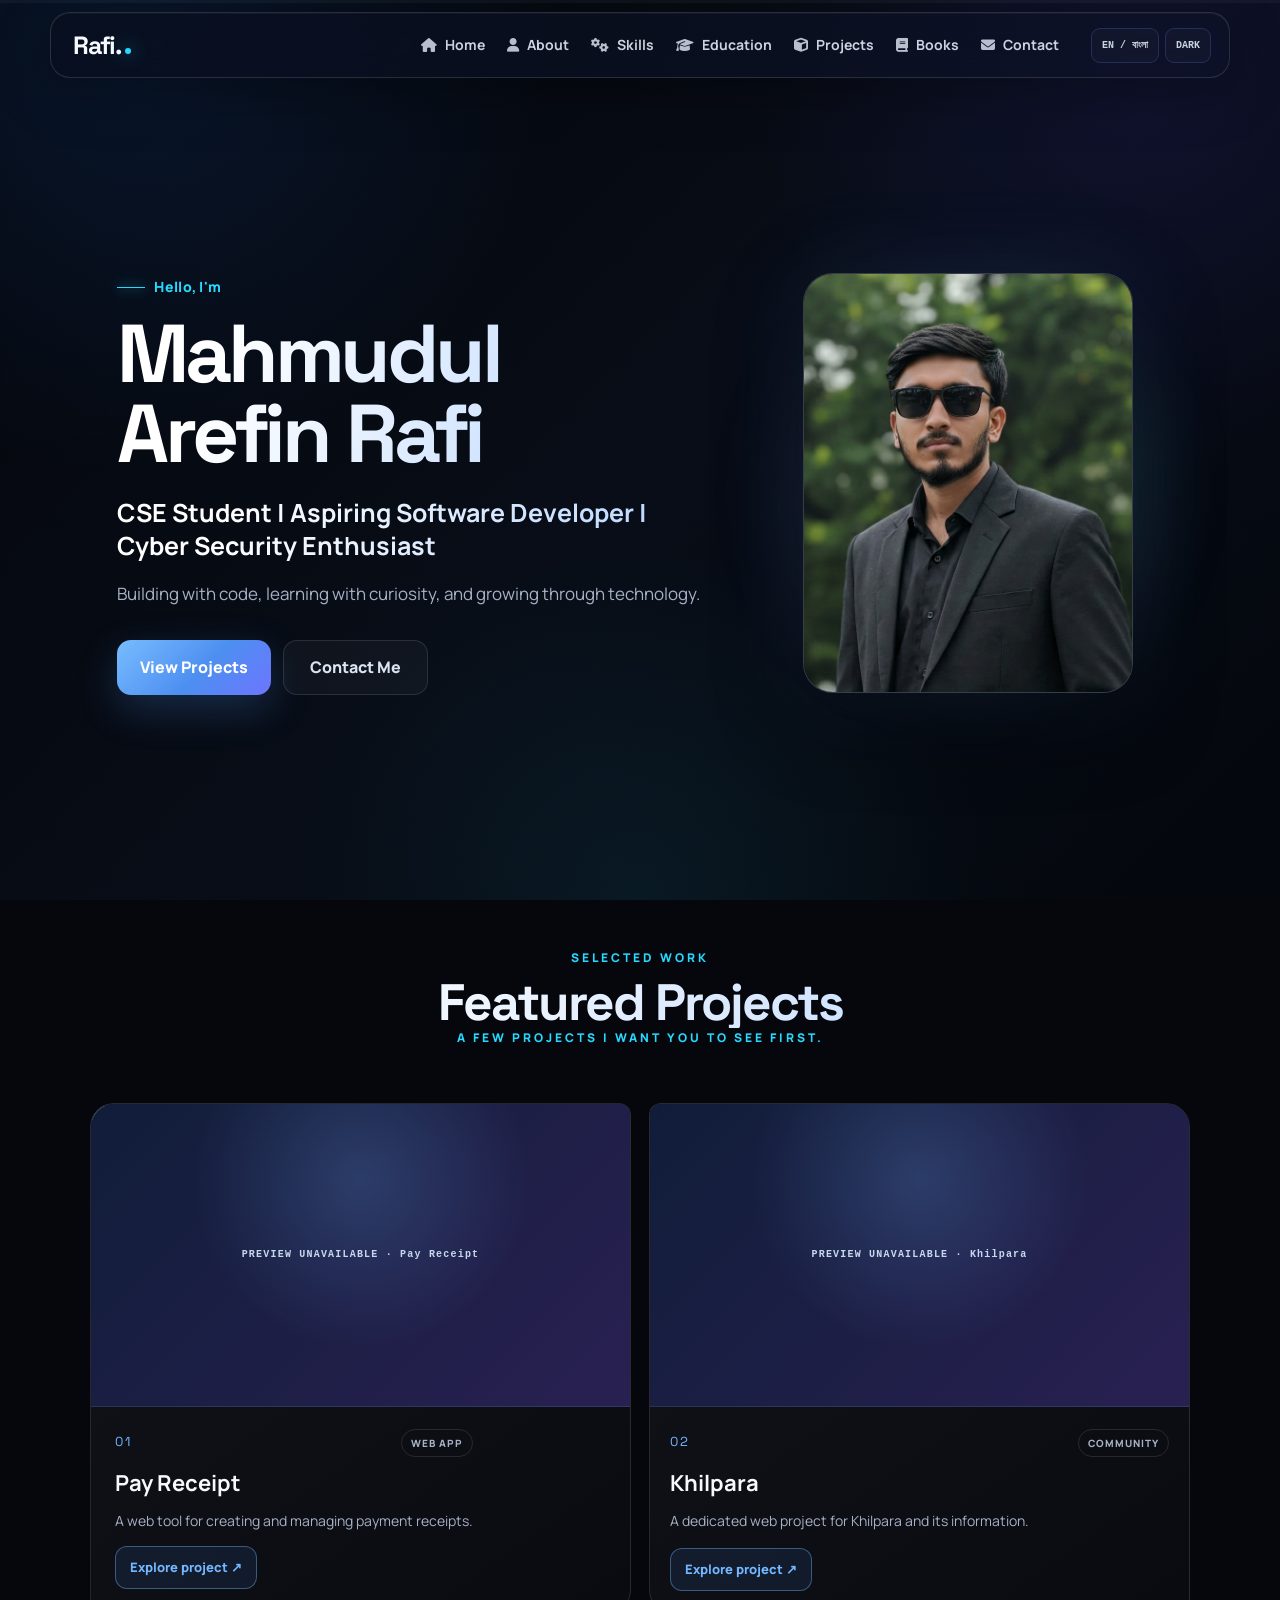
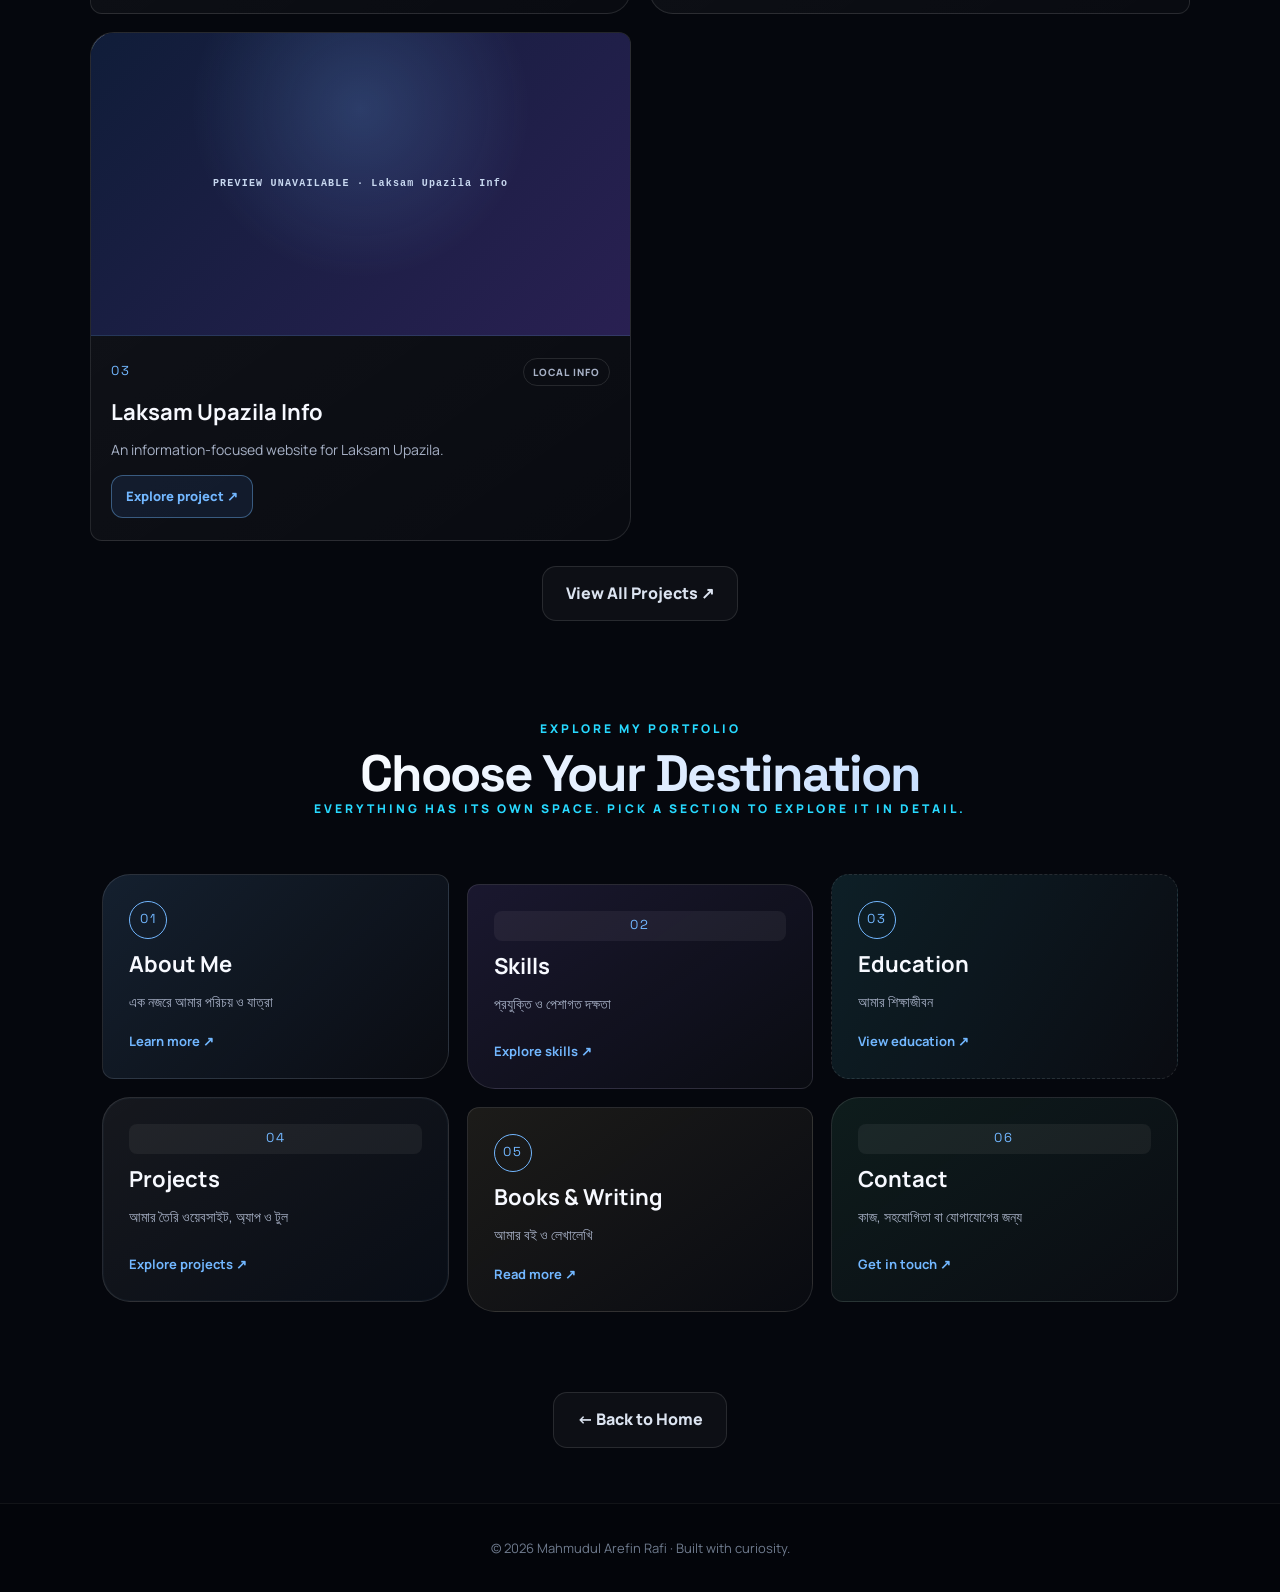
==== commit 09130557: "Remove Laksam Local Service from homepage featured projects" ====
--- a/index.html
+++ b/index.html
@@ -37,4 +37,4 @@
     ]
   }
 }
-</script><link rel="preconnect" href="https://fonts.googleapis.com"><link rel="preconnect" href="https://fonts.gstatic.com" crossorigin><link rel="stylesheet" href="https://fonts.googleapis.com/css2?family=Hind+Siliguri:wght@400;500;600;700&family=Manrope:wght@400;500;600;700;800&family=Space+Grotesk:wght@500;600;700&display=swap"><link rel="stylesheet" href="style.css?v=17"><link rel="stylesheet" href="premium.css?v=6"><link rel="stylesheet" href="mobile.css?v=7"></head><body><header><nav><a class="logo" href="index.html">Rafi.</a><ul class="nav-links"><li><a href="index.html" data-en="Home" data-bn="হোম">Home</a></li><li><a href="about.html" data-en="About" data-bn="সম্পর্কে">About</a></li><li><a href="skills.html" data-en="Skills" data-bn="দক্ষতা">Skills</a></li><li><a href="education.html" data-en="Education" data-bn="শিক্ষা">Education</a></li><li><a href="projects.html" data-en="Projects" data-bn="প্রজেক্ট">Projects</a></li><li><a href="books.html" data-en="Books" data-bn="বই">Books</a></li><li><a href="contact.html" data-en="Contact" data-bn="যোগাযোগ">Contact</a></li></ul><div class="nav-tools"><button class="tool-btn" id="languageToggle">EN / বাংলা</button><button class="tool-btn" id="themeButton">DARK</button><button class="tool-btn mobile-menu-btn" id="mobileMenuButton">☰</button></div></nav></header><section id="home" class="hero"><div class="hero-text"><p class="hello" data-en="Hello, I'm" data-bn="হ্যালো, আমি">Hello, I'm</p><h1>Mahmudul Arefin Rafi</h1><h2 data-en="CSE Student | Aspiring Software Developer | Cyber Security Enthusiast" data-bn="CSE শিক্ষার্থী | ভবিষ্যৎ সফটওয়্যার ডেভেলপার | সাইবার সিকিউরিটি অনুরাগী">CSE Student | Aspiring Software Developer</h2><p data-en="Building with code, learning with curiosity, and growing through technology." data-bn="কোড দিয়ে তৈরি করছি, আগ্রহ নিয়ে শিখছি এবং প্রযুক্তির মাধ্যমে এগিয়ে যাচ্ছি।">Building with code, learning with curiosity, and growing through technology.</p><div class="buttons"><a href="projects.html" class="btn" data-en="View Projects" data-bn="প্রজেক্ট দেখুন">View Projects</a><a href="contact.html" class="btn secondary" data-en="Contact Me" data-bn="যোগাযোগ করুন">Contact Me</a></div></div><div class="hero-image"><img src="profile.jpg" alt="Mahmudul Arefin Rafi" fetchpriority="high" decoding="async"></div></section><section class="featured-projects" id="featured-projects"><div class="section-title"><p data-en="Selected Work" data-bn="বাছাইকৃত কাজ">Selected Work</p><h2 data-en="Featured Projects" data-bn="ফিচার্ড প্রজেক্ট">Featured Projects</h2><p class="projects-subtitle" data-en="A few projects I want you to see first." data-bn="প্রথমেই যেগুলো দেখতে চাইবে, আমার সেসব গুরুত্বপূর্ণ প্রজেক্ট।">A few projects I want you to see first.</p></div><div class="featured-grid"><article class="featured-card"><div class="featured-top"><span class="featured-number">01</span><span class="featured-tag">WEB APP</span></div><h3>Pay Receipt</h3><p data-en="A web tool for creating and managing payment receipts." data-bn="পেমেন্ট রিসিপ্ট তৈরি ও পরিচালনার জন্য একটি ওয়েব টুল।">A web tool for creating and managing payment receipts.</p><a class="featured-link" href="https://payreceipt.netlify.app/" target="_blank" rel="noopener noreferrer" data-en="Explore project ↗" data-bn="প্রজেক্ট দেখুন ↗">Explore project ↗</a></article><article class="featured-card"><div class="featured-top"><span class="featured-number">02</span><span class="featured-tag">COMMUNITY</span></div><h3>Khilpara</h3><p data-en="A dedicated web project for Khilpara and its information." data-bn="খিলপাড়া ও এর তথ্য নিয়ে তৈরি একটি ওয়েব প্রজেক্ট।">A dedicated web project for Khilpara and its information.</p><a class="featured-link" href="https://khilpara.netlify.app/" target="_blank" rel="noopener noreferrer" data-en="Explore project ↗" data-bn="প্রজেক্ট দেখুন ↗">Explore project ↗</a></article><article class="featured-card"><div class="featured-top"><span class="featured-number">03</span><span class="featured-tag">LOCAL INFO</span></div><h3>Laksam Upazila Info</h3><p data-en="An information-focused website for Laksam Upazila." data-bn="লাকসাম উপজেলার প্রয়োজনীয় তথ্য নিয়ে তৈরি ওয়েবসাইট।">An information-focused website for Laksam Upazila.</p><a class="featured-link" href="https://laksamupzilainfo.netlify.app/" target="_blank" rel="noopener noreferrer" data-en="Explore project ↗" data-bn="প্রজেক্ট দেখুন ↗">Explore project ↗</a></article><article class="featured-card"><div class="featured-top"><span class="featured-number">04</span><span class="featured-tag">IN DEVELOPMENT</span></div><h3>Laksam Local Service</h3><p data-en="A planned local service discovery platform for people in Laksam." data-bn="লাকসামের মানুষের জন্য স্থানীয় সার্ভিস খুঁজে পাওয়ার একটি উন্নয়নাধীন প্ল্যাটফর্ম।">A planned local service discovery platform for people in Laksam.</p><a class="featured-link" href="https://github.com/mahmudularefinrafi/Laksam-Local-Service" target="_blank" rel="noopener noreferrer" data-en="View on GitHub ↗" data-bn="GitHub-এ দেখুন ↗">View on GitHub ↗</a></article></div><div class="featured-footer"><a class="btn secondary" href="projects.html" data-en="View All Projects ↗" data-bn="সব প্রজেক্ট দেখুন ↗">View All Projects ↗</a></div></section><section class="portal-section"><div class="section-title"><p data-en="Explore My Portfolio" data-bn="আমার পোর্টফোলিও ঘুরে দেখুন">Explore My Portfolio</p><h2 data-en="Choose Your Destination" data-bn="আপনি কী দেখতে চান?">Choose Your Destination</h2><p class="projects-subtitle" data-en="Everything has its own space. Pick a section to explore it in detail." data-bn="প্রতিটি বিষয়ের জন্য আলাদা পেজ—আপনার পছন্দের অংশটি বেছে নিন।">Everything has its own space. Pick a section to explore it in detail.</p></div><div class="portal-grid"><a class="portal-card" href="about.html"><span class="portal-index">01</span><h3 data-en="About Me" data-bn="এক নজরে আমার পরিচয় ও যাত্রা">About Me</h3><p data-en="এক নজরে আমার পরিচয় ও যাত্রা" data-bn="এক নজরে আমার পরিচয় ও যাত্রা">এক নজরে আমার পরিচয় ও যাত্রা</p><span class="portal-cta" data-en="Learn more ↗" data-bn="দেখুন ↗">Learn more ↗</span></a><a class="portal-card" href="skills.html"><span class="portal-index">02</span><h3 data-en="Skills" data-bn="প্রযুক্তি ও পেশাগত দক্ষতা">Skills</h3><p data-en="প্রযুক্তি ও পেশাগত দক্ষতা" data-bn="প্রযুক্তি ও পেশাগত দক্ষতা">প্রযুক্তি ও পেশাগত দক্ষতা</p><span class="portal-cta" data-en="Explore skills ↗" data-bn="দেখুন ↗">Explore skills ↗</span></a><a class="portal-card" href="education.html"><span class="portal-index">03</span><h3 data-en="Education" data-bn="আমার শিক্ষাজীবন">Education</h3><p data-en="আমার শিক্ষাজীবন" data-bn="আমার শিক্ষাজীবন">আমার শিক্ষাজীবন</p><span class="portal-cta" data-en="View education ↗" data-bn="দেখুন ↗">View education ↗</span></a><a class="portal-card" href="projects.html"><span class="portal-index">04</span><h3 data-en="Projects" data-bn="আমার তৈরি ওয়েবসাইট, অ্যাপ ও টুল">Projects</h3><p data-en="আমার তৈরি ওয়েবসাইট, অ্যাপ ও টুল" data-bn="আমার তৈরি ওয়েবসাইট, অ্যাপ ও টুল">আমার তৈরি ওয়েবসাইট, অ্যাপ ও টুল</p><span class="portal-cta" data-en="Explore projects ↗" data-bn="দেখুন ↗">Explore projects ↗</span></a><a class="portal-card" href="books.html"><span class="portal-index">05</span><h3 data-en="Books & Writing" data-bn="আমার বই ও লেখালেখি">Books & Writing</h3><p data-en="আমার বই ও লেখালেখি" data-bn="আমার বই ও লেখালেখি">আমার বই ও লেখালেখি</p><span class="portal-cta" data-en="Read more ↗" data-bn="দেখুন ↗">Read more ↗</span></a><a class="portal-card" href="contact.html"><span class="portal-index">06</span><h3 data-en="Contact" data-bn="কাজ, সহযোগিতা বা যোগাযোগের জন্য">Contact</h3><p data-en="কাজ, সহযোগিতা বা যোগাযোগের জন্য" data-bn="কাজ, সহযোগিতা বা যোগাযোগের জন্য">কাজ, সহযোগিতা বা যোগাযোগের জন্য</p><span class="portal-cta" data-en="Get in touch ↗" data-bn="দেখুন ↗">Get in touch ↗</span></a></div></section><div class="page-home-link"><a class="btn secondary" href="index.html" data-en="← Back to Home" data-bn="← হোমপেজে ফিরুন">← Back to Home</a></div><footer><p>© <span id="year"></span> Mahmudul Arefin Rafi · Built with curiosity.</p></footer><script src="script.js?v=16"></script><script src="scroll-progress.js?v=1"></script><script src="project-preview.js?v=11"></script></body></html>+</script><link rel="preconnect" href="https://fonts.googleapis.com"><link rel="preconnect" href="https://fonts.gstatic.com" crossorigin><link rel="stylesheet" href="https://fonts.googleapis.com/css2?family=Hind+Siliguri:wght@400;500;600;700&family=Manrope:wght@400;500;600;700;800&family=Space+Grotesk:wght@500;600;700&display=swap"><link rel="stylesheet" href="style.css?v=17"><link rel="stylesheet" href="premium.css?v=6"><link rel="stylesheet" href="mobile.css?v=7"></head><body><header><nav><a class="logo" href="index.html">Rafi.</a><ul class="nav-links"><li><a href="index.html" data-en="Home" data-bn="হোম">Home</a></li><li><a href="about.html" data-en="About" data-bn="সম্পর্কে">About</a></li><li><a href="skills.html" data-en="Skills" data-bn="দক্ষতা">Skills</a></li><li><a href="education.html" data-en="Education" data-bn="শিক্ষা">Education</a></li><li><a href="projects.html" data-en="Projects" data-bn="প্রজেক্ট">Projects</a></li><li><a href="books.html" data-en="Books" data-bn="বই">Books</a></li><li><a href="contact.html" data-en="Contact" data-bn="যোগাযোগ">Contact</a></li></ul><div class="nav-tools"><button class="tool-btn" id="languageToggle">EN / বাংলা</button><button class="tool-btn" id="themeButton">DARK</button><button class="tool-btn mobile-menu-btn" id="mobileMenuButton">☰</button></div></nav></header><section id="home" class="hero"><div class="hero-text"><p class="hello" data-en="Hello, I'm" data-bn="হ্যালো, আমি">Hello, I'm</p><h1>Mahmudul Arefin Rafi</h1><h2 data-en="CSE Student | Aspiring Software Developer | Cyber Security Enthusiast" data-bn="CSE শিক্ষার্থী | ভবিষ্যৎ সফটওয়্যার ডেভেলপার | সাইবার সিকিউরিটি অনুরাগী">CSE Student | Aspiring Software Developer</h2><p data-en="Building with code, learning with curiosity, and growing through technology." data-bn="কোড দিয়ে তৈরি করছি, আগ্রহ নিয়ে শিখছি এবং প্রযুক্তির মাধ্যমে এগিয়ে যাচ্ছি।">Building with code, learning with curiosity, and growing through technology.</p><div class="buttons"><a href="projects.html" class="btn" data-en="View Projects" data-bn="প্রজেক্ট দেখুন">View Projects</a><a href="contact.html" class="btn secondary" data-en="Contact Me" data-bn="যোগাযোগ করুন">Contact Me</a></div></div><div class="hero-image"><img src="profile.jpg" alt="Mahmudul Arefin Rafi" fetchpriority="high" decoding="async"></div></section><section class="featured-projects" id="featured-projects"><div class="section-title"><p data-en="Selected Work" data-bn="বাছাইকৃত কাজ">Selected Work</p><h2 data-en="Featured Projects" data-bn="ফিচার্ড প্রজেক্ট">Featured Projects</h2><p class="projects-subtitle" data-en="A few projects I want you to see first." data-bn="প্রথমেই যেগুলো দেখতে চাইবে, আমার সেসব গুরুত্বপূর্ণ প্রজেক্ট।">A few projects I want you to see first.</p></div><div class="featured-grid"><article class="featured-card"><div class="featured-top"><span class="featured-number">01</span><span class="featured-tag">WEB APP</span></div><h3>Pay Receipt</h3><p data-en="A web tool for creating and managing payment receipts." data-bn="পেমেন্ট রিসিপ্ট তৈরি ও পরিচালনার জন্য একটি ওয়েব টুল।">A web tool for creating and managing payment receipts.</p><a class="featured-link" href="https://payreceipt.netlify.app/" target="_blank" rel="noopener noreferrer" data-en="Explore project ↗" data-bn="প্রজেক্ট দেখুন ↗">Explore project ↗</a></article><article class="featured-card"><div class="featured-top"><span class="featured-number">02</span><span class="featured-tag">COMMUNITY</span></div><h3>Khilpara</h3><p data-en="A dedicated web project for Khilpara and its information." data-bn="খিলপাড়া ও এর তথ্য নিয়ে তৈরি একটি ওয়েব প্রজেক্ট।">A dedicated web project for Khilpara and its information.</p><a class="featured-link" href="https://khilpara.netlify.app/" target="_blank" rel="noopener noreferrer" data-en="Explore project ↗" data-bn="প্রজেক্ট দেখুন ↗">Explore project ↗</a></article><article class="featured-card"><div class="featured-top"><span class="featured-number">03</span><span class="featured-tag">LOCAL INFO</span></div><h3>Laksam Upazila Info</h3><p data-en="An information-focused website for Laksam Upazila." data-bn="লাকসাম উপজেলার প্রয়োজনীয় তথ্য নিয়ে তৈরি ওয়েবসাইট।">An information-focused website for Laksam Upazila.</p><a class="featured-link" href="https://laksamupzilainfo.netlify.app/" target="_blank" rel="noopener noreferrer" data-en="Explore project ↗" data-bn="প্রজেক্ট দেখুন ↗">Explore project ↗</a></article></div><div class="featured-footer"><a class="btn secondary" href="projects.html" data-en="View All Projects ↗" data-bn="সব প্রজেক্ট দেখুন ↗">View All Projects ↗</a></div></section><section class="portal-section"><div class="section-title"><p data-en="Explore My Portfolio" data-bn="আমার পোর্টফোলিও ঘুরে দেখুন">Explore My Portfolio</p><h2 data-en="Choose Your Destination" data-bn="আপনি কী দেখতে চান?">Choose Your Destination</h2><p class="projects-subtitle" data-en="Everything has its own space. Pick a section to explore it in detail." data-bn="প্রতিটি বিষয়ের জন্য আলাদা পেজ—আপনার পছন্দের অংশটি বেছে নিন।">Everything has its own space. Pick a section to explore it in detail.</p></div><div class="portal-grid"><a class="portal-card" href="about.html"><span class="portal-index">01</span><h3 data-en="About Me" data-bn="এক নজরে আমার পরিচয় ও যাত্রা">About Me</h3><p data-en="এক নজরে আমার পরিচয় ও যাত্রা" data-bn="এক নজরে আমার পরিচয় ও যাত্রা">এক নজরে আমার পরিচয় ও যাত্রা</p><span class="portal-cta" data-en="Learn more ↗" data-bn="দেখুন ↗">Learn more ↗</span></a><a class="portal-card" href="skills.html"><span class="portal-index">02</span><h3 data-en="Skills" data-bn="প্রযুক্তি ও পেশাগত দক্ষতা">Skills</h3><p data-en="প্রযুক্তি ও পেশাগত দক্ষতা" data-bn="প্রযুক্তি ও পেশাগত দক্ষতা">প্রযুক্তি ও পেশাগত দক্ষতা</p><span class="portal-cta" data-en="Explore skills ↗" data-bn="দেখুন ↗">Explore skills ↗</span></a><a class="portal-card" href="education.html"><span class="portal-index">03</span><h3 data-en="Education" data-bn="আমার শিক্ষাজীবন">Education</h3><p data-en="আমার শিক্ষাজীবন" data-bn="আমার শিক্ষাজীবন">আমার শিক্ষাজীবন</p><span class="portal-cta" data-en="View education ↗" data-bn="দেখুন ↗">View education ↗</span></a><a class="portal-card" href="projects.html"><span class="portal-index">04</span><h3 data-en="Projects" data-bn="আমার তৈরি ওয়েবসাইট, অ্যাপ ও টুল">Projects</h3><p data-en="আমার তৈরি ওয়েবসাইট, অ্যাপ ও টুল" data-bn="আমার তৈরি ওয়েবসাইট, অ্যাপ ও টুল">আমার তৈরি ওয়েবসাইট, অ্যাপ ও টুল</p><span class="portal-cta" data-en="Explore projects ↗" data-bn="দেখুন ↗">Explore projects ↗</span></a><a class="portal-card" href="books.html"><span class="portal-index">05</span><h3 data-en="Books & Writing" data-bn="আমার বই ও লেখালেখি">Books & Writing</h3><p data-en="আমার বই ও লেখালেখি" data-bn="আমার বই ও লেখালেখি">আমার বই ও লেখালেখি</p><span class="portal-cta" data-en="Read more ↗" data-bn="দেখুন ↗">Read more ↗</span></a><a class="portal-card" href="contact.html"><span class="portal-index">06</span><h3 data-en="Contact" data-bn="কাজ, সহযোগিতা বা যোগাযোগের জন্য">Contact</h3><p data-en="কাজ, সহযোগিতা বা যোগাযোগের জন্য" data-bn="কাজ, সহযোগিতা বা যোগাযোগের জন্য">কাজ, সহযোগিতা বা যোগাযোগের জন্য</p><span class="portal-cta" data-en="Get in touch ↗" data-bn="দেখুন ↗">Get in touch ↗</span></a></div></section><div class="page-home-link"><a class="btn secondary" href="index.html" data-en="← Back to Home" data-bn="← হোমপেজে ফিরুন">← Back to Home</a></div><footer><p>© <span id="year"></span> Mahmudul Arefin Rafi · Built with curiosity.</p></footer><script src="script.js?v=16"></script><script src="scroll-progress.js?v=1"></script><script src="project-preview.js?v=11"></script></body></html>
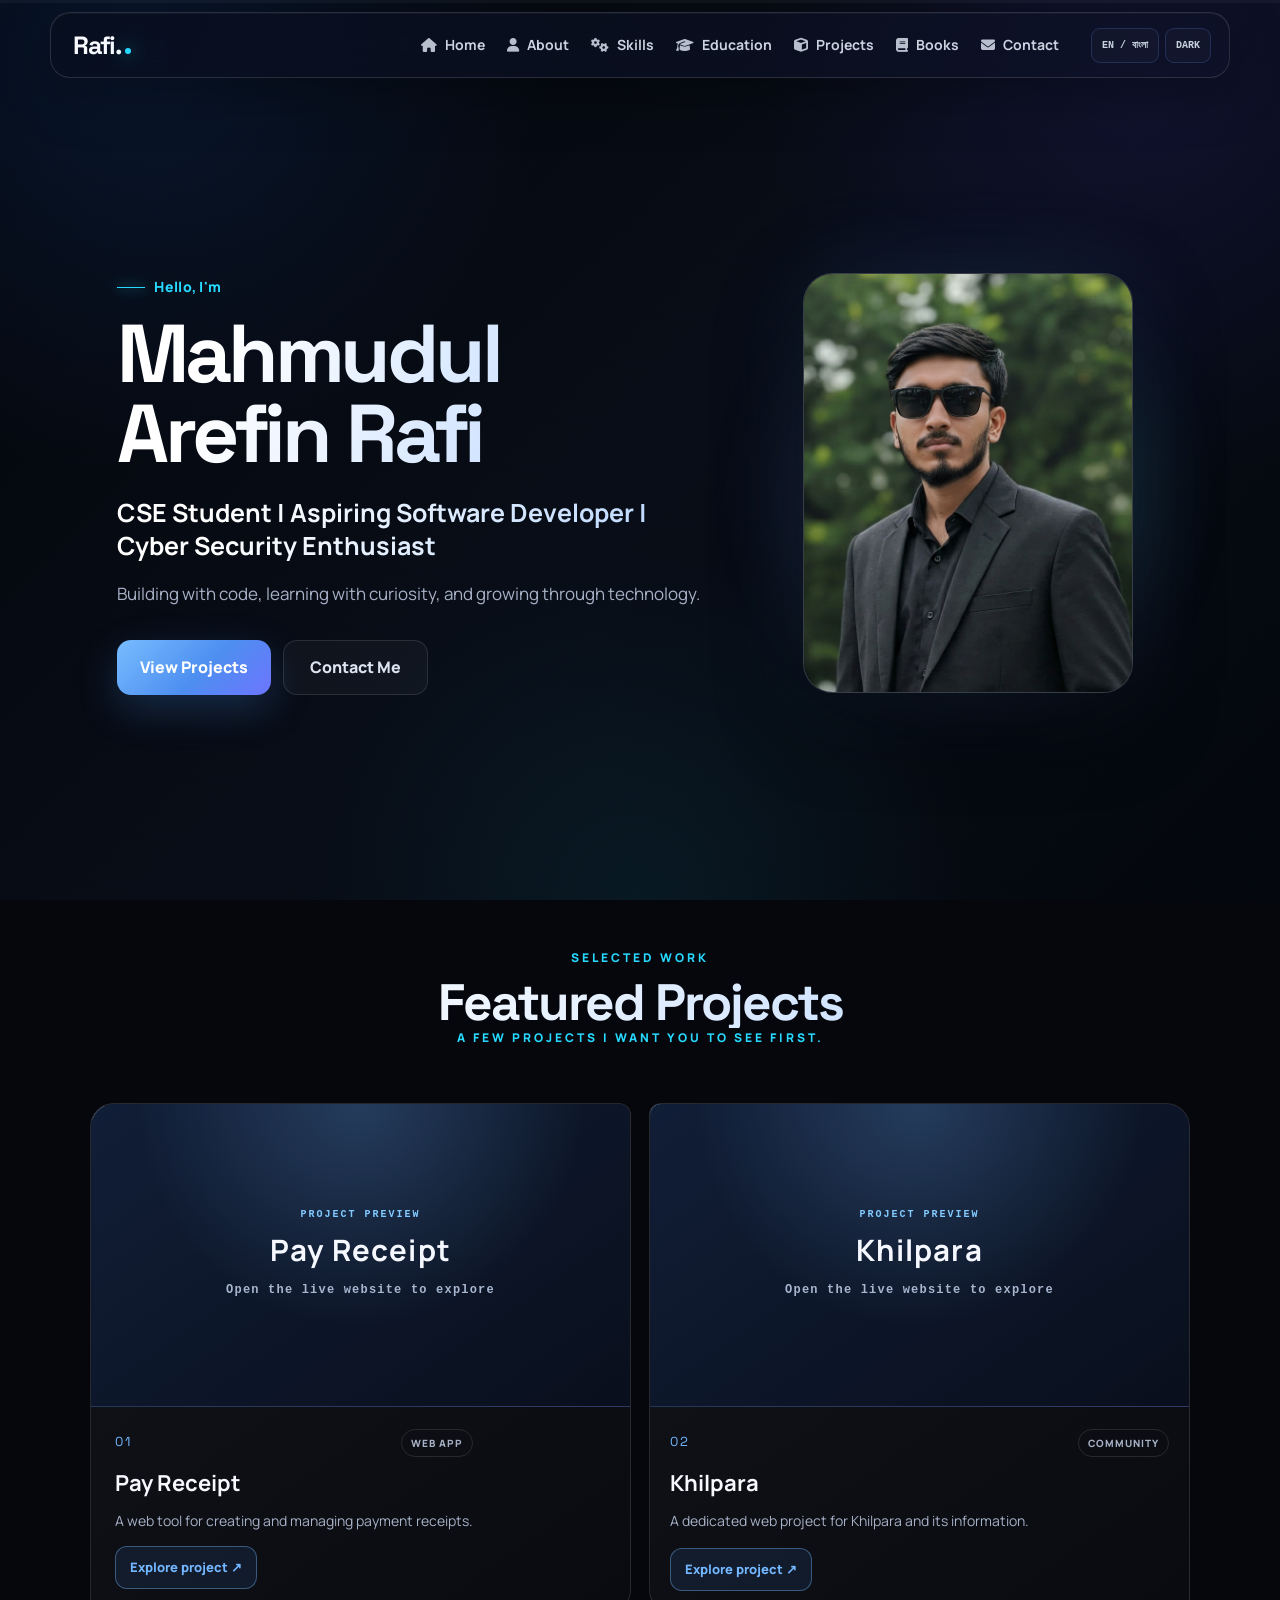
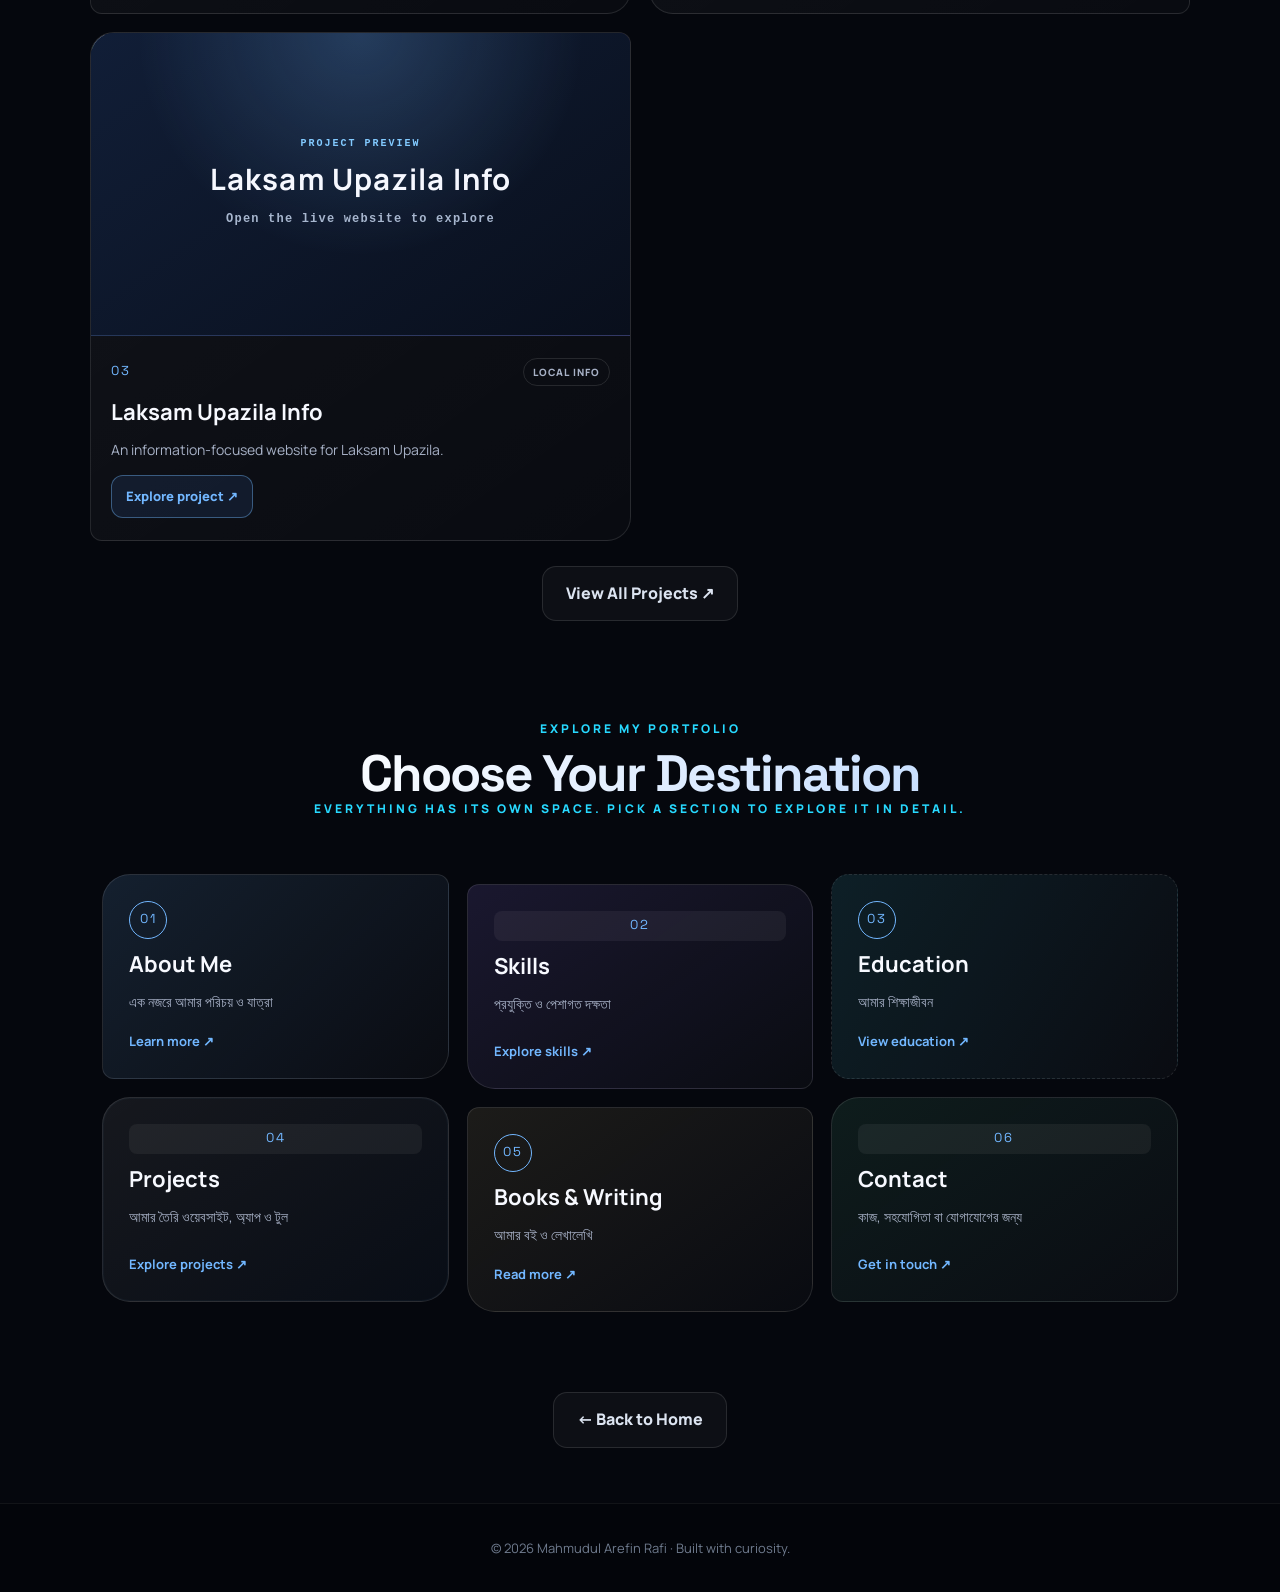
==== commit e0ee7dfa: "Refresh homepage preview script cache" ====
--- a/index.html
+++ b/index.html
@@ -37,4 +37,4 @@
     ]
   }
 }
-</script><link rel="preconnect" href="https://fonts.googleapis.com"><link rel="preconnect" href="https://fonts.gstatic.com" crossorigin><link rel="stylesheet" href="https://fonts.googleapis.com/css2?family=Hind+Siliguri:wght@400;500;600;700&family=Manrope:wght@400;500;600;700;800&family=Space+Grotesk:wght@500;600;700&display=swap"><link rel="stylesheet" href="style.css?v=17"><link rel="stylesheet" href="premium.css?v=6"><link rel="stylesheet" href="mobile.css?v=7"></head><body><header><nav><a class="logo" href="index.html">Rafi.</a><ul class="nav-links"><li><a href="index.html" data-en="Home" data-bn="হোম">Home</a></li><li><a href="about.html" data-en="About" data-bn="সম্পর্কে">About</a></li><li><a href="skills.html" data-en="Skills" data-bn="দক্ষতা">Skills</a></li><li><a href="education.html" data-en="Education" data-bn="শিক্ষা">Education</a></li><li><a href="projects.html" data-en="Projects" data-bn="প্রজেক্ট">Projects</a></li><li><a href="books.html" data-en="Books" data-bn="বই">Books</a></li><li><a href="contact.html" data-en="Contact" data-bn="যোগাযোগ">Contact</a></li></ul><div class="nav-tools"><button class="tool-btn" id="languageToggle">EN / বাংলা</button><button class="tool-btn" id="themeButton">DARK</button><button class="tool-btn mobile-menu-btn" id="mobileMenuButton">☰</button></div></nav></header><section id="home" class="hero"><div class="hero-text"><p class="hello" data-en="Hello, I'm" data-bn="হ্যালো, আমি">Hello, I'm</p><h1>Mahmudul Arefin Rafi</h1><h2 data-en="CSE Student | Aspiring Software Developer | Cyber Security Enthusiast" data-bn="CSE শিক্ষার্থী | ভবিষ্যৎ সফটওয়্যার ডেভেলপার | সাইবার সিকিউরিটি অনুরাগী">CSE Student | Aspiring Software Developer</h2><p data-en="Building with code, learning with curiosity, and growing through technology." data-bn="কোড দিয়ে তৈরি করছি, আগ্রহ নিয়ে শিখছি এবং প্রযুক্তির মাধ্যমে এগিয়ে যাচ্ছি।">Building with code, learning with curiosity, and growing through technology.</p><div class="buttons"><a href="projects.html" class="btn" data-en="View Projects" data-bn="প্রজেক্ট দেখুন">View Projects</a><a href="contact.html" class="btn secondary" data-en="Contact Me" data-bn="যোগাযোগ করুন">Contact Me</a></div></div><div class="hero-image"><img src="profile.jpg" alt="Mahmudul Arefin Rafi" fetchpriority="high" decoding="async"></div></section><section class="featured-projects" id="featured-projects"><div class="section-title"><p data-en="Selected Work" data-bn="বাছাইকৃত কাজ">Selected Work</p><h2 data-en="Featured Projects" data-bn="ফিচার্ড প্রজেক্ট">Featured Projects</h2><p class="projects-subtitle" data-en="A few projects I want you to see first." data-bn="প্রথমেই যেগুলো দেখতে চাইবে, আমার সেসব গুরুত্বপূর্ণ প্রজেক্ট।">A few projects I want you to see first.</p></div><div class="featured-grid"><article class="featured-card"><div class="featured-top"><span class="featured-number">01</span><span class="featured-tag">WEB APP</span></div><h3>Pay Receipt</h3><p data-en="A web tool for creating and managing payment receipts." data-bn="পেমেন্ট রিসিপ্ট তৈরি ও পরিচালনার জন্য একটি ওয়েব টুল।">A web tool for creating and managing payment receipts.</p><a class="featured-link" href="https://payreceipt.netlify.app/" target="_blank" rel="noopener noreferrer" data-en="Explore project ↗" data-bn="প্রজেক্ট দেখুন ↗">Explore project ↗</a></article><article class="featured-card"><div class="featured-top"><span class="featured-number">02</span><span class="featured-tag">COMMUNITY</span></div><h3>Khilpara</h3><p data-en="A dedicated web project for Khilpara and its information." data-bn="খিলপাড়া ও এর তথ্য নিয়ে তৈরি একটি ওয়েব প্রজেক্ট।">A dedicated web project for Khilpara and its information.</p><a class="featured-link" href="https://khilpara.netlify.app/" target="_blank" rel="noopener noreferrer" data-en="Explore project ↗" data-bn="প্রজেক্ট দেখুন ↗">Explore project ↗</a></article><article class="featured-card"><div class="featured-top"><span class="featured-number">03</span><span class="featured-tag">LOCAL INFO</span></div><h3>Laksam Upazila Info</h3><p data-en="An information-focused website for Laksam Upazila." data-bn="লাকসাম উপজেলার প্রয়োজনীয় তথ্য নিয়ে তৈরি ওয়েবসাইট।">An information-focused website for Laksam Upazila.</p><a class="featured-link" href="https://laksamupzilainfo.netlify.app/" target="_blank" rel="noopener noreferrer" data-en="Explore project ↗" data-bn="প্রজেক্ট দেখুন ↗">Explore project ↗</a></article></div><div class="featured-footer"><a class="btn secondary" href="projects.html" data-en="View All Projects ↗" data-bn="সব প্রজেক্ট দেখুন ↗">View All Projects ↗</a></div></section><section class="portal-section"><div class="section-title"><p data-en="Explore My Portfolio" data-bn="আমার পোর্টফোলিও ঘুরে দেখুন">Explore My Portfolio</p><h2 data-en="Choose Your Destination" data-bn="আপনি কী দেখতে চান?">Choose Your Destination</h2><p class="projects-subtitle" data-en="Everything has its own space. Pick a section to explore it in detail." data-bn="প্রতিটি বিষয়ের জন্য আলাদা পেজ—আপনার পছন্দের অংশটি বেছে নিন।">Everything has its own space. Pick a section to explore it in detail.</p></div><div class="portal-grid"><a class="portal-card" href="about.html"><span class="portal-index">01</span><h3 data-en="About Me" data-bn="এক নজরে আমার পরিচয় ও যাত্রা">About Me</h3><p data-en="এক নজরে আমার পরিচয় ও যাত্রা" data-bn="এক নজরে আমার পরিচয় ও যাত্রা">এক নজরে আমার পরিচয় ও যাত্রা</p><span class="portal-cta" data-en="Learn more ↗" data-bn="দেখুন ↗">Learn more ↗</span></a><a class="portal-card" href="skills.html"><span class="portal-index">02</span><h3 data-en="Skills" data-bn="প্রযুক্তি ও পেশাগত দক্ষতা">Skills</h3><p data-en="প্রযুক্তি ও পেশাগত দক্ষতা" data-bn="প্রযুক্তি ও পেশাগত দক্ষতা">প্রযুক্তি ও পেশাগত দক্ষতা</p><span class="portal-cta" data-en="Explore skills ↗" data-bn="দেখুন ↗">Explore skills ↗</span></a><a class="portal-card" href="education.html"><span class="portal-index">03</span><h3 data-en="Education" data-bn="আমার শিক্ষাজীবন">Education</h3><p data-en="আমার শিক্ষাজীবন" data-bn="আমার শিক্ষাজীবন">আমার শিক্ষাজীবন</p><span class="portal-cta" data-en="View education ↗" data-bn="দেখুন ↗">View education ↗</span></a><a class="portal-card" href="projects.html"><span class="portal-index">04</span><h3 data-en="Projects" data-bn="আমার তৈরি ওয়েবসাইট, অ্যাপ ও টুল">Projects</h3><p data-en="আমার তৈরি ওয়েবসাইট, অ্যাপ ও টুল" data-bn="আমার তৈরি ওয়েবসাইট, অ্যাপ ও টুল">আমার তৈরি ওয়েবসাইট, অ্যাপ ও টুল</p><span class="portal-cta" data-en="Explore projects ↗" data-bn="দেখুন ↗">Explore projects ↗</span></a><a class="portal-card" href="books.html"><span class="portal-index">05</span><h3 data-en="Books & Writing" data-bn="আমার বই ও লেখালেখি">Books & Writing</h3><p data-en="আমার বই ও লেখালেখি" data-bn="আমার বই ও লেখালেখি">আমার বই ও লেখালেখি</p><span class="portal-cta" data-en="Read more ↗" data-bn="দেখুন ↗">Read more ↗</span></a><a class="portal-card" href="contact.html"><span class="portal-index">06</span><h3 data-en="Contact" data-bn="কাজ, সহযোগিতা বা যোগাযোগের জন্য">Contact</h3><p data-en="কাজ, সহযোগিতা বা যোগাযোগের জন্য" data-bn="কাজ, সহযোগিতা বা যোগাযোগের জন্য">কাজ, সহযোগিতা বা যোগাযোগের জন্য</p><span class="portal-cta" data-en="Get in touch ↗" data-bn="দেখুন ↗">Get in touch ↗</span></a></div></section><div class="page-home-link"><a class="btn secondary" href="index.html" data-en="← Back to Home" data-bn="← হোমপেজে ফিরুন">← Back to Home</a></div><footer><p>© <span id="year"></span> Mahmudul Arefin Rafi · Built with curiosity.</p></footer><script src="script.js?v=16"></script><script src="scroll-progress.js?v=1"></script><script src="project-preview.js?v=11"></script></body></html>+</script><link rel="preconnect" href="https://fonts.googleapis.com"><link rel="preconnect" href="https://fonts.gstatic.com" crossorigin><link rel="stylesheet" href="https://fonts.googleapis.com/css2?family=Hind+Siliguri:wght@400;500;600;700&family=Manrope:wght@400;500;600;700;800&family=Space+Grotesk:wght@500;600;700&display=swap"><link rel="stylesheet" href="style.css?v=17"><link rel="stylesheet" href="premium.css?v=6"><link rel="stylesheet" href="mobile.css?v=7"></head><body><header><nav><a class="logo" href="index.html">Rafi.</a><ul class="nav-links"><li><a href="index.html" data-en="Home" data-bn="হোম">Home</a></li><li><a href="about.html" data-en="About" data-bn="সম্পর্কে">About</a></li><li><a href="skills.html" data-en="Skills" data-bn="দক্ষতা">Skills</a></li><li><a href="education.html" data-en="Education" data-bn="শিক্ষা">Education</a></li><li><a href="projects.html" data-en="Projects" data-bn="প্রজেক্ট">Projects</a></li><li><a href="books.html" data-en="Books" data-bn="বই">Books</a></li><li><a href="contact.html" data-en="Contact" data-bn="যোগাযোগ">Contact</a></li></ul><div class="nav-tools"><button class="tool-btn" id="languageToggle">EN / বাংলা</button><button class="tool-btn" id="themeButton">DARK</button><button class="tool-btn mobile-menu-btn" id="mobileMenuButton">☰</button></div></nav></header><section id="home" class="hero"><div class="hero-text"><p class="hello" data-en="Hello, I'm" data-bn="হ্যালো, আমি">Hello, I'm</p><h1>Mahmudul Arefin Rafi</h1><h2 data-en="CSE Student | Aspiring Software Developer | Cyber Security Enthusiast" data-bn="CSE শিক্ষার্থী | ভবিষ্যৎ সফটওয়্যার ডেভেলপার | সাইবার সিকিউরিটি অনুরাগী">CSE Student | Aspiring Software Developer</h2><p data-en="Building with code, learning with curiosity, and growing through technology." data-bn="কোড দিয়ে তৈরি করছি, আগ্রহ নিয়ে শিখছি এবং প্রযুক্তির মাধ্যমে এগিয়ে যাচ্ছি।">Building with code, learning with curiosity, and growing through technology.</p><div class="buttons"><a href="projects.html" class="btn" data-en="View Projects" data-bn="প্রজেক্ট দেখুন">View Projects</a><a href="contact.html" class="btn secondary" data-en="Contact Me" data-bn="যোগাযোগ করুন">Contact Me</a></div></div><div class="hero-image"><img src="profile.jpg" alt="Mahmudul Arefin Rafi" fetchpriority="high" decoding="async"></div></section><section class="featured-projects" id="featured-projects"><div class="section-title"><p data-en="Selected Work" data-bn="বাছাইকৃত কাজ">Selected Work</p><h2 data-en="Featured Projects" data-bn="ফিচার্ড প্রজেক্ট">Featured Projects</h2><p class="projects-subtitle" data-en="A few projects I want you to see first." data-bn="প্রথমেই যেগুলো দেখতে চাইবে, আমার সেসব গুরুত্বপূর্ণ প্রজেক্ট।">A few projects I want you to see first.</p></div><div class="featured-grid"><article class="featured-card"><div class="featured-top"><span class="featured-number">01</span><span class="featured-tag">WEB APP</span></div><h3>Pay Receipt</h3><p data-en="A web tool for creating and managing payment receipts." data-bn="পেমেন্ট রিসিপ্ট তৈরি ও পরিচালনার জন্য একটি ওয়েব টুল।">A web tool for creating and managing payment receipts.</p><a class="featured-link" href="https://payreceipt.netlify.app/" target="_blank" rel="noopener noreferrer" data-en="Explore project ↗" data-bn="প্রজেক্ট দেখুন ↗">Explore project ↗</a></article><article class="featured-card"><div class="featured-top"><span class="featured-number">02</span><span class="featured-tag">COMMUNITY</span></div><h3>Khilpara</h3><p data-en="A dedicated web project for Khilpara and its information." data-bn="খিলপাড়া ও এর তথ্য নিয়ে তৈরি একটি ওয়েব প্রজেক্ট।">A dedicated web project for Khilpara and its information.</p><a class="featured-link" href="https://khilpara.netlify.app/" target="_blank" rel="noopener noreferrer" data-en="Explore project ↗" data-bn="প্রজেক্ট দেখুন ↗">Explore project ↗</a></article><article class="featured-card"><div class="featured-top"><span class="featured-number">03</span><span class="featured-tag">LOCAL INFO</span></div><h3>Laksam Upazila Info</h3><p data-en="An information-focused website for Laksam Upazila." data-bn="লাকসাম উপজেলার প্রয়োজনীয় তথ্য নিয়ে তৈরি ওয়েবসাইট।">An information-focused website for Laksam Upazila.</p><a class="featured-link" href="https://laksamupzilainfo.netlify.app/" target="_blank" rel="noopener noreferrer" data-en="Explore project ↗" data-bn="প্রজেক্ট দেখুন ↗">Explore project ↗</a></article></div><div class="featured-footer"><a class="btn secondary" href="projects.html" data-en="View All Projects ↗" data-bn="সব প্রজেক্ট দেখুন ↗">View All Projects ↗</a></div></section><section class="portal-section"><div class="section-title"><p data-en="Explore My Portfolio" data-bn="আমার পোর্টফোলিও ঘুরে দেখুন">Explore My Portfolio</p><h2 data-en="Choose Your Destination" data-bn="আপনি কী দেখতে চান?">Choose Your Destination</h2><p class="projects-subtitle" data-en="Everything has its own space. Pick a section to explore it in detail." data-bn="প্রতিটি বিষয়ের জন্য আলাদা পেজ—আপনার পছন্দের অংশটি বেছে নিন।">Everything has its own space. Pick a section to explore it in detail.</p></div><div class="portal-grid"><a class="portal-card" href="about.html"><span class="portal-index">01</span><h3 data-en="About Me" data-bn="এক নজরে আমার পরিচয় ও যাত্রা">About Me</h3><p data-en="এক নজরে আমার পরিচয় ও যাত্রা" data-bn="এক নজরে আমার পরিচয় ও যাত্রা">এক নজরে আমার পরিচয় ও যাত্রা</p><span class="portal-cta" data-en="Learn more ↗" data-bn="দেখুন ↗">Learn more ↗</span></a><a class="portal-card" href="skills.html"><span class="portal-index">02</span><h3 data-en="Skills" data-bn="প্রযুক্তি ও পেশাগত দক্ষতা">Skills</h3><p data-en="প্রযুক্তি ও পেশাগত দক্ষতা" data-bn="প্রযুক্তি ও পেশাগত দক্ষতা">প্রযুক্তি ও পেশাগত দক্ষতা</p><span class="portal-cta" data-en="Explore skills ↗" data-bn="দেখুন ↗">Explore skills ↗</span></a><a class="portal-card" href="education.html"><span class="portal-index">03</span><h3 data-en="Education" data-bn="আমার শিক্ষাজীবন">Education</h3><p data-en="আমার শিক্ষাজীবন" data-bn="আমার শিক্ষাজীবন">আমার শিক্ষাজীবন</p><span class="portal-cta" data-en="View education ↗" data-bn="দেখুন ↗">View education ↗</span></a><a class="portal-card" href="projects.html"><span class="portal-index">04</span><h3 data-en="Projects" data-bn="আমার তৈরি ওয়েবসাইট, অ্যাপ ও টুল">Projects</h3><p data-en="আমার তৈরি ওয়েবসাইট, অ্যাপ ও টুল" data-bn="আমার তৈরি ওয়েবসাইট, অ্যাপ ও টুল">আমার তৈরি ওয়েবসাইট, অ্যাপ ও টুল</p><span class="portal-cta" data-en="Explore projects ↗" data-bn="দেখুন ↗">Explore projects ↗</span></a><a class="portal-card" href="books.html"><span class="portal-index">05</span><h3 data-en="Books & Writing" data-bn="আমার বই ও লেখালেখি">Books & Writing</h3><p data-en="আমার বই ও লেখালেখি" data-bn="আমার বই ও লেখালেখি">আমার বই ও লেখালেখি</p><span class="portal-cta" data-en="Read more ↗" data-bn="দেখুন ↗">Read more ↗</span></a><a class="portal-card" href="contact.html"><span class="portal-index">06</span><h3 data-en="Contact" data-bn="কাজ, সহযোগিতা বা যোগাযোগের জন্য">Contact</h3><p data-en="কাজ, সহযোগিতা বা যোগাযোগের জন্য" data-bn="কাজ, সহযোগিতা বা যোগাযোগের জন্য">কাজ, সহযোগিতা বা যোগাযোগের জন্য</p><span class="portal-cta" data-en="Get in touch ↗" data-bn="দেখুন ↗">Get in touch ↗</span></a></div></section><div class="page-home-link"><a class="btn secondary" href="index.html" data-en="← Back to Home" data-bn="← হোমপেজে ফিরুন">← Back to Home</a></div><footer><p>© <span id="year"></span> Mahmudul Arefin Rafi · Built with curiosity.</p></footer><script src="script.js?v=16"></script><script src="scroll-progress.js?v=1"></script><script src="project-preview.js?v=12"></script></body></html>
--- a/mobile.css
+++ b/mobile.css
@@ -208,3 +208,12 @@
 #featured-projects .featured-card:nth-child(2) .featured-preview,#featured-projects .featured-card:nth-child(3) .featured-preview{width:100%!important;height:auto!important;min-height:0!important;aspect-ratio:16/9!important;border-right:0!important;border-bottom:1px solid rgba(150,190,255,.16)!important}
 #featured-projects .featured-card .featured-preview img{width:100%!important;height:100%!important;object-fit:cover!important;object-position:top center!important}
 #projects .project-image.live-preview .preview-status,#featured-projects .featured-preview-status{overflow-wrap:anywhere;text-align:center}
+
+/* Graceful branded fallback when external screenshot services block a preview */
+.preview-fallback{display:flex!important;flex-direction:column;align-items:center;justify-content:center;gap:12px;padding:24px!important;text-align:center!important;overflow:hidden;background:radial-gradient(circle at 50% 0%,rgba(114,183,255,.22),transparent 55%),linear-gradient(145deg,#111e37,#090f1c)!important;color:#d9e9ff!important}
+.preview-fallback .fallback-kicker{font-size:10px;letter-spacing:2px;text-transform:uppercase;color:#82caff}
+.preview-fallback strong{font:700 clamp(20px,2.3vw,30px)/1.25 'Manrope','Hind Siliguri',sans-serif;color:#f6f8ff;overflow-wrap:anywhere}
+.preview-fallback .fallback-caption{font-size:12px;color:#a7b6ce;line-height:1.6}
+#featured-projects .featured-preview.preview-fallback{aspect-ratio:16/9}
+#projects .project-image.live-preview .preview-fallback{height:100%}
+#books .project-image.book-live-preview .preview-fallback{height:100%}
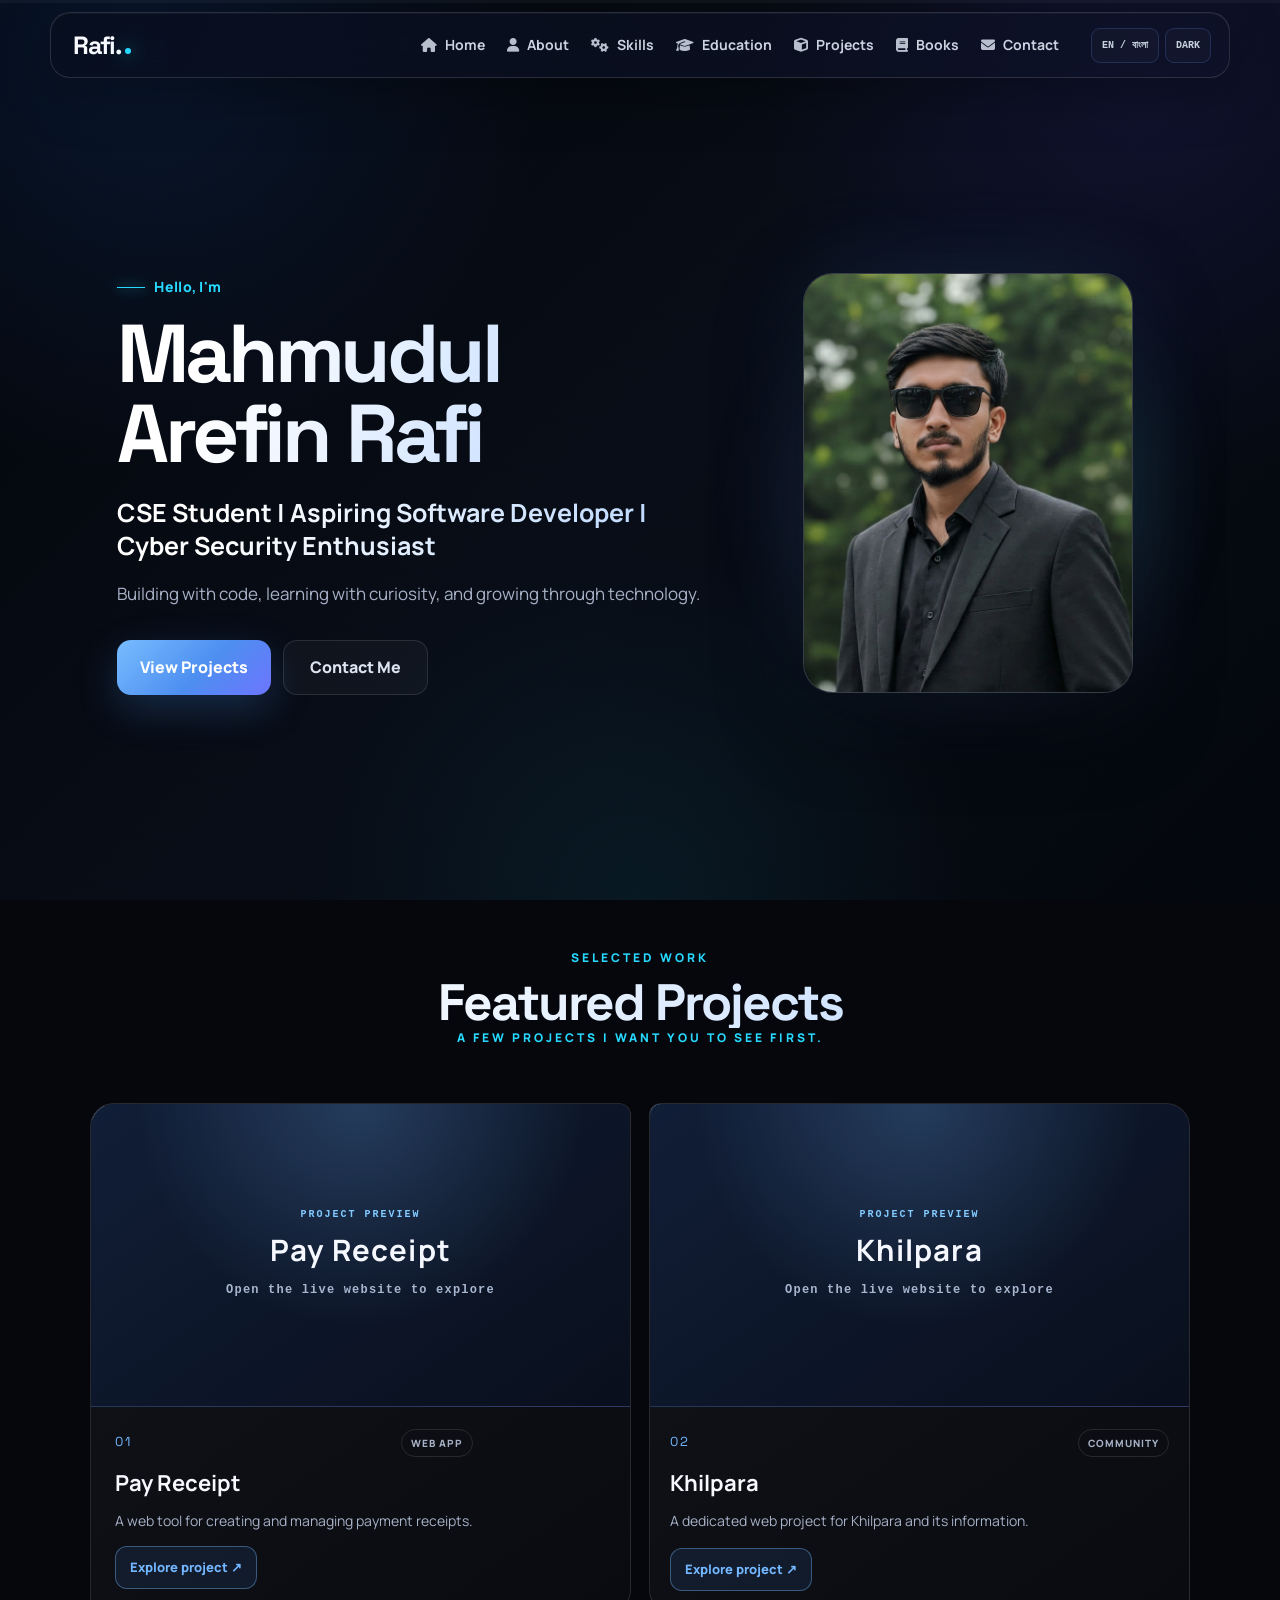
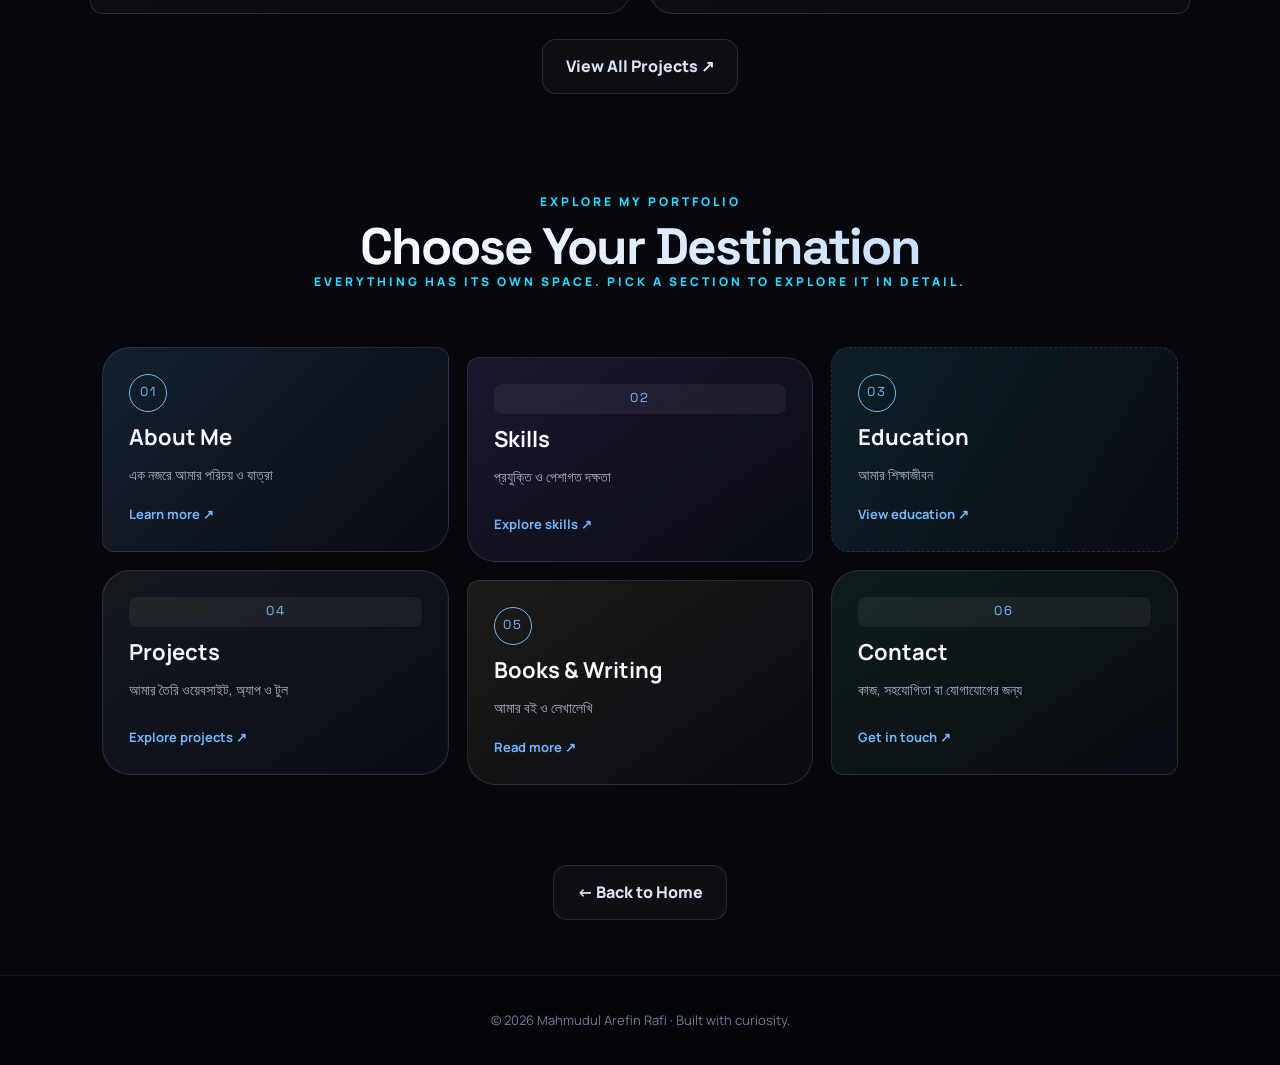
==== commit 1dbb9cee: "Remove Laksam Upazila Info from featured projects" ====
--- a/index.html
+++ b/index.html
@@ -37,4 +37,4 @@
     ]
   }
 }
-</script><link rel="preconnect" href="https://fonts.googleapis.com"><link rel="preconnect" href="https://fonts.gstatic.com" crossorigin><link rel="stylesheet" href="https://fonts.googleapis.com/css2?family=Hind+Siliguri:wght@400;500;600;700&family=Manrope:wght@400;500;600;700;800&family=Space+Grotesk:wght@500;600;700&display=swap"><link rel="stylesheet" href="style.css?v=17"><link rel="stylesheet" href="premium.css?v=6"><link rel="stylesheet" href="mobile.css?v=7"></head><body><header><nav><a class="logo" href="index.html">Rafi.</a><ul class="nav-links"><li><a href="index.html" data-en="Home" data-bn="হোম">Home</a></li><li><a href="about.html" data-en="About" data-bn="সম্পর্কে">About</a></li><li><a href="skills.html" data-en="Skills" data-bn="দক্ষতা">Skills</a></li><li><a href="education.html" data-en="Education" data-bn="শিক্ষা">Education</a></li><li><a href="projects.html" data-en="Projects" data-bn="প্রজেক্ট">Projects</a></li><li><a href="books.html" data-en="Books" data-bn="বই">Books</a></li><li><a href="contact.html" data-en="Contact" data-bn="যোগাযোগ">Contact</a></li></ul><div class="nav-tools"><button class="tool-btn" id="languageToggle">EN / বাংলা</button><button class="tool-btn" id="themeButton">DARK</button><button class="tool-btn mobile-menu-btn" id="mobileMenuButton">☰</button></div></nav></header><section id="home" class="hero"><div class="hero-text"><p class="hello" data-en="Hello, I'm" data-bn="হ্যালো, আমি">Hello, I'm</p><h1>Mahmudul Arefin Rafi</h1><h2 data-en="CSE Student | Aspiring Software Developer | Cyber Security Enthusiast" data-bn="CSE শিক্ষার্থী | ভবিষ্যৎ সফটওয়্যার ডেভেলপার | সাইবার সিকিউরিটি অনুরাগী">CSE Student | Aspiring Software Developer</h2><p data-en="Building with code, learning with curiosity, and growing through technology." data-bn="কোড দিয়ে তৈরি করছি, আগ্রহ নিয়ে শিখছি এবং প্রযুক্তির মাধ্যমে এগিয়ে যাচ্ছি।">Building with code, learning with curiosity, and growing through technology.</p><div class="buttons"><a href="projects.html" class="btn" data-en="View Projects" data-bn="প্রজেক্ট দেখুন">View Projects</a><a href="contact.html" class="btn secondary" data-en="Contact Me" data-bn="যোগাযোগ করুন">Contact Me</a></div></div><div class="hero-image"><img src="profile.jpg" alt="Mahmudul Arefin Rafi" fetchpriority="high" decoding="async"></div></section><section class="featured-projects" id="featured-projects"><div class="section-title"><p data-en="Selected Work" data-bn="বাছাইকৃত কাজ">Selected Work</p><h2 data-en="Featured Projects" data-bn="ফিচার্ড প্রজেক্ট">Featured Projects</h2><p class="projects-subtitle" data-en="A few projects I want you to see first." data-bn="প্রথমেই যেগুলো দেখতে চাইবে, আমার সেসব গুরুত্বপূর্ণ প্রজেক্ট।">A few projects I want you to see first.</p></div><div class="featured-grid"><article class="featured-card"><div class="featured-top"><span class="featured-number">01</span><span class="featured-tag">WEB APP</span></div><h3>Pay Receipt</h3><p data-en="A web tool for creating and managing payment receipts." data-bn="পেমেন্ট রিসিপ্ট তৈরি ও পরিচালনার জন্য একটি ওয়েব টুল।">A web tool for creating and managing payment receipts.</p><a class="featured-link" href="https://payreceipt.netlify.app/" target="_blank" rel="noopener noreferrer" data-en="Explore project ↗" data-bn="প্রজেক্ট দেখুন ↗">Explore project ↗</a></article><article class="featured-card"><div class="featured-top"><span class="featured-number">02</span><span class="featured-tag">COMMUNITY</span></div><h3>Khilpara</h3><p data-en="A dedicated web project for Khilpara and its information." data-bn="খিলপাড়া ও এর তথ্য নিয়ে তৈরি একটি ওয়েব প্রজেক্ট।">A dedicated web project for Khilpara and its information.</p><a class="featured-link" href="https://khilpara.netlify.app/" target="_blank" rel="noopener noreferrer" data-en="Explore project ↗" data-bn="প্রজেক্ট দেখুন ↗">Explore project ↗</a></article><article class="featured-card"><div class="featured-top"><span class="featured-number">03</span><span class="featured-tag">LOCAL INFO</span></div><h3>Laksam Upazila Info</h3><p data-en="An information-focused website for Laksam Upazila." data-bn="লাকসাম উপজেলার প্রয়োজনীয় তথ্য নিয়ে তৈরি ওয়েবসাইট।">An information-focused website for Laksam Upazila.</p><a class="featured-link" href="https://laksamupzilainfo.netlify.app/" target="_blank" rel="noopener noreferrer" data-en="Explore project ↗" data-bn="প্রজেক্ট দেখুন ↗">Explore project ↗</a></article></div><div class="featured-footer"><a class="btn secondary" href="projects.html" data-en="View All Projects ↗" data-bn="সব প্রজেক্ট দেখুন ↗">View All Projects ↗</a></div></section><section class="portal-section"><div class="section-title"><p data-en="Explore My Portfolio" data-bn="আমার পোর্টফোলিও ঘুরে দেখুন">Explore My Portfolio</p><h2 data-en="Choose Your Destination" data-bn="আপনি কী দেখতে চান?">Choose Your Destination</h2><p class="projects-subtitle" data-en="Everything has its own space. Pick a section to explore it in detail." data-bn="প্রতিটি বিষয়ের জন্য আলাদা পেজ—আপনার পছন্দের অংশটি বেছে নিন।">Everything has its own space. Pick a section to explore it in detail.</p></div><div class="portal-grid"><a class="portal-card" href="about.html"><span class="portal-index">01</span><h3 data-en="About Me" data-bn="এক নজরে আমার পরিচয় ও যাত্রা">About Me</h3><p data-en="এক নজরে আমার পরিচয় ও যাত্রা" data-bn="এক নজরে আমার পরিচয় ও যাত্রা">এক নজরে আমার পরিচয় ও যাত্রা</p><span class="portal-cta" data-en="Learn more ↗" data-bn="দেখুন ↗">Learn more ↗</span></a><a class="portal-card" href="skills.html"><span class="portal-index">02</span><h3 data-en="Skills" data-bn="প্রযুক্তি ও পেশাগত দক্ষতা">Skills</h3><p data-en="প্রযুক্তি ও পেশাগত দক্ষতা" data-bn="প্রযুক্তি ও পেশাগত দক্ষতা">প্রযুক্তি ও পেশাগত দক্ষতা</p><span class="portal-cta" data-en="Explore skills ↗" data-bn="দেখুন ↗">Explore skills ↗</span></a><a class="portal-card" href="education.html"><span class="portal-index">03</span><h3 data-en="Education" data-bn="আমার শিক্ষাজীবন">Education</h3><p data-en="আমার শিক্ষাজীবন" data-bn="আমার শিক্ষাজীবন">আমার শিক্ষাজীবন</p><span class="portal-cta" data-en="View education ↗" data-bn="দেখুন ↗">View education ↗</span></a><a class="portal-card" href="projects.html"><span class="portal-index">04</span><h3 data-en="Projects" data-bn="আমার তৈরি ওয়েবসাইট, অ্যাপ ও টুল">Projects</h3><p data-en="আমার তৈরি ওয়েবসাইট, অ্যাপ ও টুল" data-bn="আমার তৈরি ওয়েবসাইট, অ্যাপ ও টুল">আমার তৈরি ওয়েবসাইট, অ্যাপ ও টুল</p><span class="portal-cta" data-en="Explore projects ↗" data-bn="দেখুন ↗">Explore projects ↗</span></a><a class="portal-card" href="books.html"><span class="portal-index">05</span><h3 data-en="Books & Writing" data-bn="আমার বই ও লেখালেখি">Books & Writing</h3><p data-en="আমার বই ও লেখালেখি" data-bn="আমার বই ও লেখালেখি">আমার বই ও লেখালেখি</p><span class="portal-cta" data-en="Read more ↗" data-bn="দেখুন ↗">Read more ↗</span></a><a class="portal-card" href="contact.html"><span class="portal-index">06</span><h3 data-en="Contact" data-bn="কাজ, সহযোগিতা বা যোগাযোগের জন্য">Contact</h3><p data-en="কাজ, সহযোগিতা বা যোগাযোগের জন্য" data-bn="কাজ, সহযোগিতা বা যোগাযোগের জন্য">কাজ, সহযোগিতা বা যোগাযোগের জন্য</p><span class="portal-cta" data-en="Get in touch ↗" data-bn="দেখুন ↗">Get in touch ↗</span></a></div></section><div class="page-home-link"><a class="btn secondary" href="index.html" data-en="← Back to Home" data-bn="← হোমপেজে ফিরুন">← Back to Home</a></div><footer><p>© <span id="year"></span> Mahmudul Arefin Rafi · Built with curiosity.</p></footer><script src="script.js?v=16"></script><script src="scroll-progress.js?v=1"></script><script src="project-preview.js?v=12"></script></body></html>+</script><link rel="preconnect" href="https://fonts.googleapis.com"><link rel="preconnect" href="https://fonts.gstatic.com" crossorigin><link rel="stylesheet" href="https://fonts.googleapis.com/css2?family=Hind+Siliguri:wght@400;500;600;700&family=Manrope:wght@400;500;600;700;800&family=Space+Grotesk:wght@500;600;700&display=swap"><link rel="stylesheet" href="style.css?v=17"><link rel="stylesheet" href="premium.css?v=6"><link rel="stylesheet" href="mobile.css?v=7"></head><body><header><nav><a class="logo" href="index.html">Rafi.</a><ul class="nav-links"><li><a href="index.html" data-en="Home" data-bn="হোম">Home</a></li><li><a href="about.html" data-en="About" data-bn="সম্পর্কে">About</a></li><li><a href="skills.html" data-en="Skills" data-bn="দক্ষতা">Skills</a></li><li><a href="education.html" data-en="Education" data-bn="শিক্ষা">Education</a></li><li><a href="projects.html" data-en="Projects" data-bn="প্রজেক্ট">Projects</a></li><li><a href="books.html" data-en="Books" data-bn="বই">Books</a></li><li><a href="contact.html" data-en="Contact" data-bn="যোগাযোগ">Contact</a></li></ul><div class="nav-tools"><button class="tool-btn" id="languageToggle">EN / বাংলা</button><button class="tool-btn" id="themeButton">DARK</button><button class="tool-btn mobile-menu-btn" id="mobileMenuButton">☰</button></div></nav></header><section id="home" class="hero"><div class="hero-text"><p class="hello" data-en="Hello, I'm" data-bn="হ্যালো, আমি">Hello, I'm</p><h1>Mahmudul Arefin Rafi</h1><h2 data-en="CSE Student | Aspiring Software Developer | Cyber Security Enthusiast" data-bn="CSE শিক্ষার্থী | ভবিষ্যৎ সফটওয়্যার ডেভেলপার | সাইবার সিকিউরিটি অনুরাগী">CSE Student | Aspiring Software Developer</h2><p data-en="Building with code, learning with curiosity, and growing through technology." data-bn="কোড দিয়ে তৈরি করছি, আগ্রহ নিয়ে শিখছি এবং প্রযুক্তির মাধ্যমে এগিয়ে যাচ্ছি।">Building with code, learning with curiosity, and growing through technology.</p><div class="buttons"><a href="projects.html" class="btn" data-en="View Projects" data-bn="প্রজেক্ট দেখুন">View Projects</a><a href="contact.html" class="btn secondary" data-en="Contact Me" data-bn="যোগাযোগ করুন">Contact Me</a></div></div><div class="hero-image"><img src="profile.jpg" alt="Mahmudul Arefin Rafi" fetchpriority="high" decoding="async"></div></section><section class="featured-projects" id="featured-projects"><div class="section-title"><p data-en="Selected Work" data-bn="বাছাইকৃত কাজ">Selected Work</p><h2 data-en="Featured Projects" data-bn="ফিচার্ড প্রজেক্ট">Featured Projects</h2><p class="projects-subtitle" data-en="A few projects I want you to see first." data-bn="প্রথমেই যেগুলো দেখতে চাইবে, আমার সেসব গুরুত্বপূর্ণ প্রজেক্ট।">A few projects I want you to see first.</p></div><div class="featured-grid"><article class="featured-card"><div class="featured-top"><span class="featured-number">01</span><span class="featured-tag">WEB APP</span></div><h3>Pay Receipt</h3><p data-en="A web tool for creating and managing payment receipts." data-bn="পেমেন্ট রিসিপ্ট তৈরি ও পরিচালনার জন্য একটি ওয়েব টুল।">A web tool for creating and managing payment receipts.</p><a class="featured-link" href="https://payreceipt.netlify.app/" target="_blank" rel="noopener noreferrer" data-en="Explore project ↗" data-bn="প্রজেক্ট দেখুন ↗">Explore project ↗</a></article><article class="featured-card"><div class="featured-top"><span class="featured-number">02</span><span class="featured-tag">COMMUNITY</span></div><h3>Khilpara</h3><p data-en="A dedicated web project for Khilpara and its information." data-bn="খিলপাড়া ও এর তথ্য নিয়ে তৈরি একটি ওয়েব প্রজেক্ট।">A dedicated web project for Khilpara and its information.</p><a class="featured-link" href="https://khilpara.netlify.app/" target="_blank" rel="noopener noreferrer" data-en="Explore project ↗" data-bn="প্রজেক্ট দেখুন ↗">Explore project ↗</a></article></div><div class="featured-footer"><a class="btn secondary" href="projects.html" data-en="View All Projects ↗" data-bn="সব প্রজেক্ট দেখুন ↗">View All Projects ↗</a></div></section><section class="portal-section"><div class="section-title"><p data-en="Explore My Portfolio" data-bn="আমার পোর্টফোলিও ঘুরে দেখুন">Explore My Portfolio</p><h2 data-en="Choose Your Destination" data-bn="আপনি কী দেখতে চান?">Choose Your Destination</h2><p class="projects-subtitle" data-en="Everything has its own space. Pick a section to explore it in detail." data-bn="প্রতিটি বিষয়ের জন্য আলাদা পেজ—আপনার পছন্দের অংশটি বেছে নিন।">Everything has its own space. Pick a section to explore it in detail.</p></div><div class="portal-grid"><a class="portal-card" href="about.html"><span class="portal-index">01</span><h3 data-en="About Me" data-bn="এক নজরে আমার পরিচয় ও যাত্রা">About Me</h3><p data-en="এক নজরে আমার পরিচয় ও যাত্রা" data-bn="এক নজরে আমার পরিচয় ও যাত্রা">এক নজরে আমার পরিচয় ও যাত্রা</p><span class="portal-cta" data-en="Learn more ↗" data-bn="দেখুন ↗">Learn more ↗</span></a><a class="portal-card" href="skills.html"><span class="portal-index">02</span><h3 data-en="Skills" data-bn="প্রযুক্তি ও পেশাগত দক্ষতা">Skills</h3><p data-en="প্রযুক্তি ও পেশাগত দক্ষতা" data-bn="প্রযুক্তি ও পেশাগত দক্ষতা">প্রযুক্তি ও পেশাগত দক্ষতা</p><span class="portal-cta" data-en="Explore skills ↗" data-bn="দেখুন ↗">Explore skills ↗</span></a><a class="portal-card" href="education.html"><span class="portal-index">03</span><h3 data-en="Education" data-bn="আমার শিক্ষাজীবন">Education</h3><p data-en="আমার শিক্ষাজীবন" data-bn="আমার শিক্ষাজীবন">আমার শিক্ষাজীবন</p><span class="portal-cta" data-en="View education ↗" data-bn="দেখুন ↗">View education ↗</span></a><a class="portal-card" href="projects.html"><span class="portal-index">04</span><h3 data-en="Projects" data-bn="আমার তৈরি ওয়েবসাইট, অ্যাপ ও টুল">Projects</h3><p data-en="আমার তৈরি ওয়েবসাইট, অ্যাপ ও টুল" data-bn="আমার তৈরি ওয়েবসাইট, অ্যাপ ও টুল">আমার তৈরি ওয়েবসাইট, অ্যাপ ও টুল</p><span class="portal-cta" data-en="Explore projects ↗" data-bn="দেখুন ↗">Explore projects ↗</span></a><a class="portal-card" href="books.html"><span class="portal-index">05</span><h3 data-en="Books & Writing" data-bn="আমার বই ও লেখালেখি">Books & Writing</h3><p data-en="আমার বই ও লেখালেখি" data-bn="আমার বই ও লেখালেখি">আমার বই ও লেখালেখি</p><span class="portal-cta" data-en="Read more ↗" data-bn="দেখুন ↗">Read more ↗</span></a><a class="portal-card" href="contact.html"><span class="portal-index">06</span><h3 data-en="Contact" data-bn="কাজ, সহযোগিতা বা যোগাযোগের জন্য">Contact</h3><p data-en="কাজ, সহযোগিতা বা যোগাযোগের জন্য" data-bn="কাজ, সহযোগিতা বা যোগাযোগের জন্য">কাজ, সহযোগিতা বা যোগাযোগের জন্য</p><span class="portal-cta" data-en="Get in touch ↗" data-bn="দেখুন ↗">Get in touch ↗</span></a></div></section><div class="page-home-link"><a class="btn secondary" href="index.html" data-en="← Back to Home" data-bn="← হোমপেজে ফিরুন">← Back to Home</a></div><footer><p>© <span id="year"></span> Mahmudul Arefin Rafi · Built with curiosity.</p></footer><script src="script.js?v=16"></script><script src="scroll-progress.js?v=1"></script><script src="project-preview.js?v=12"></script></body></html>
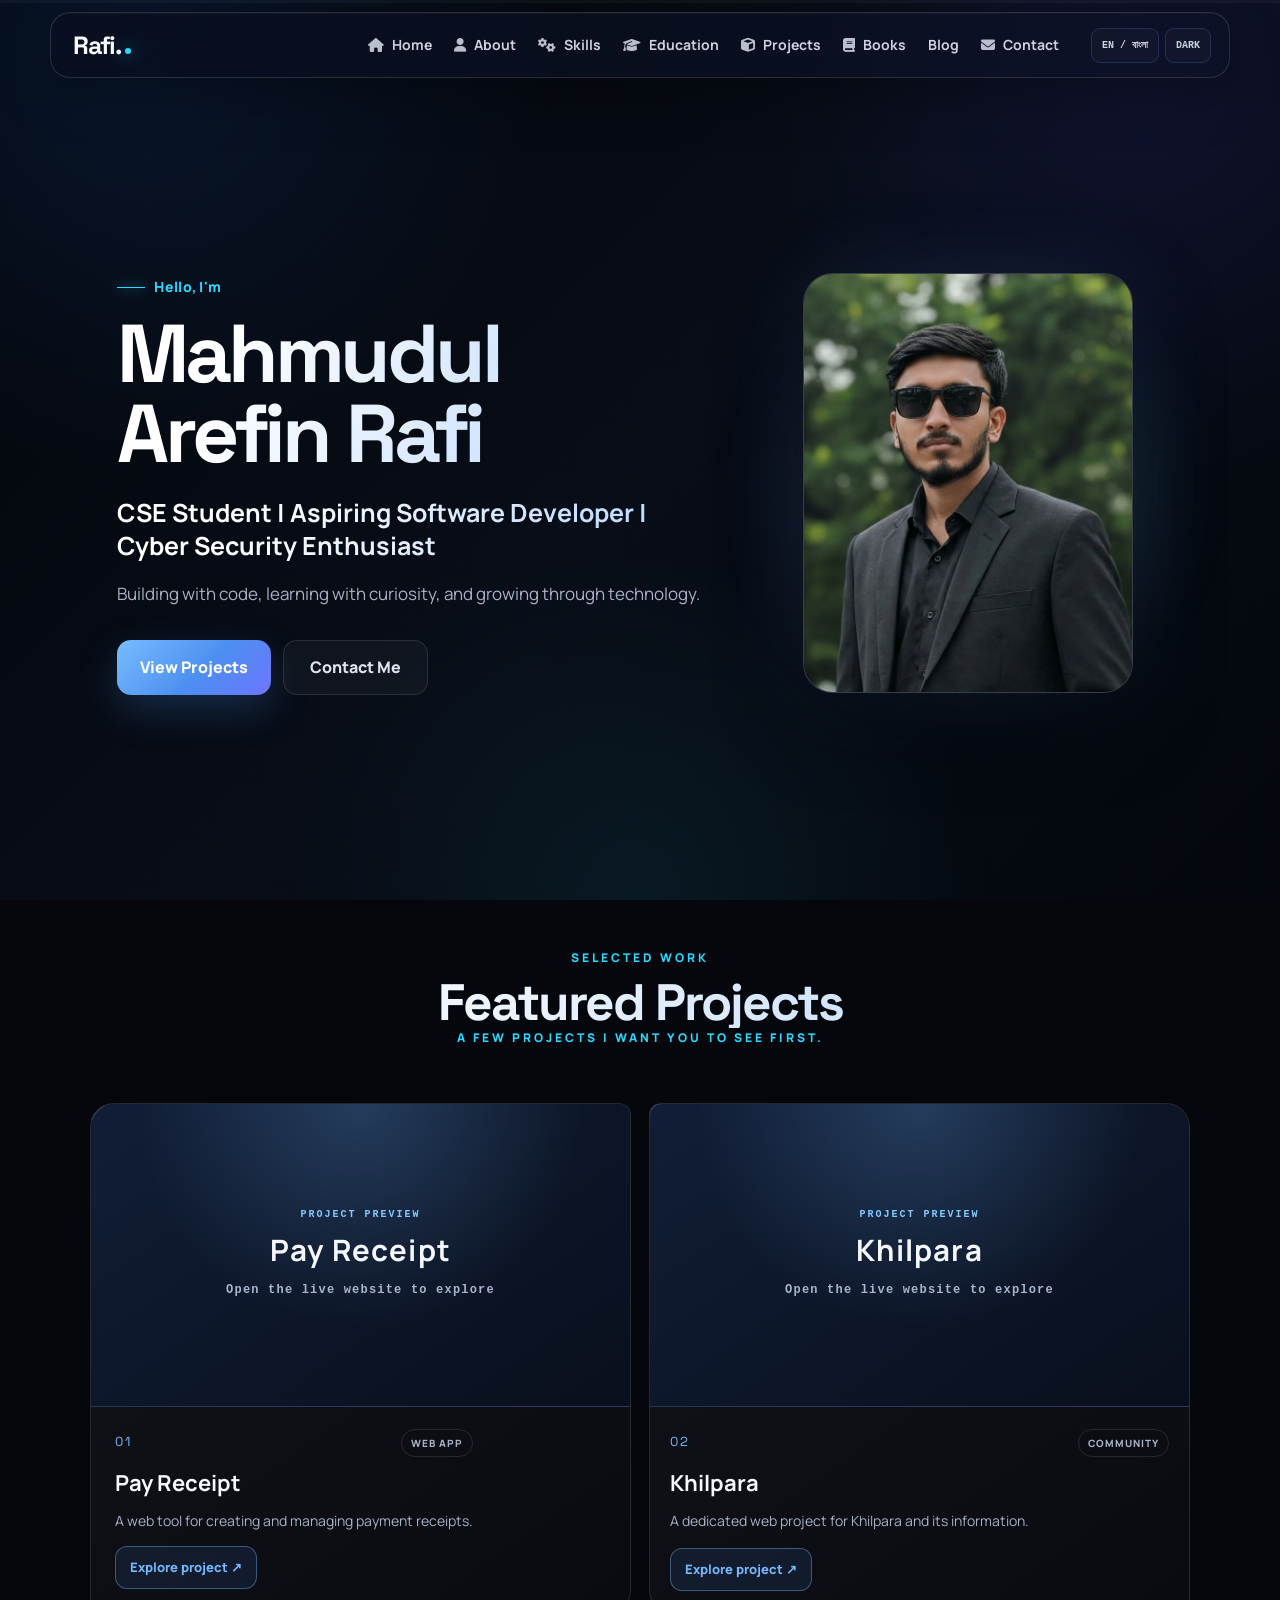
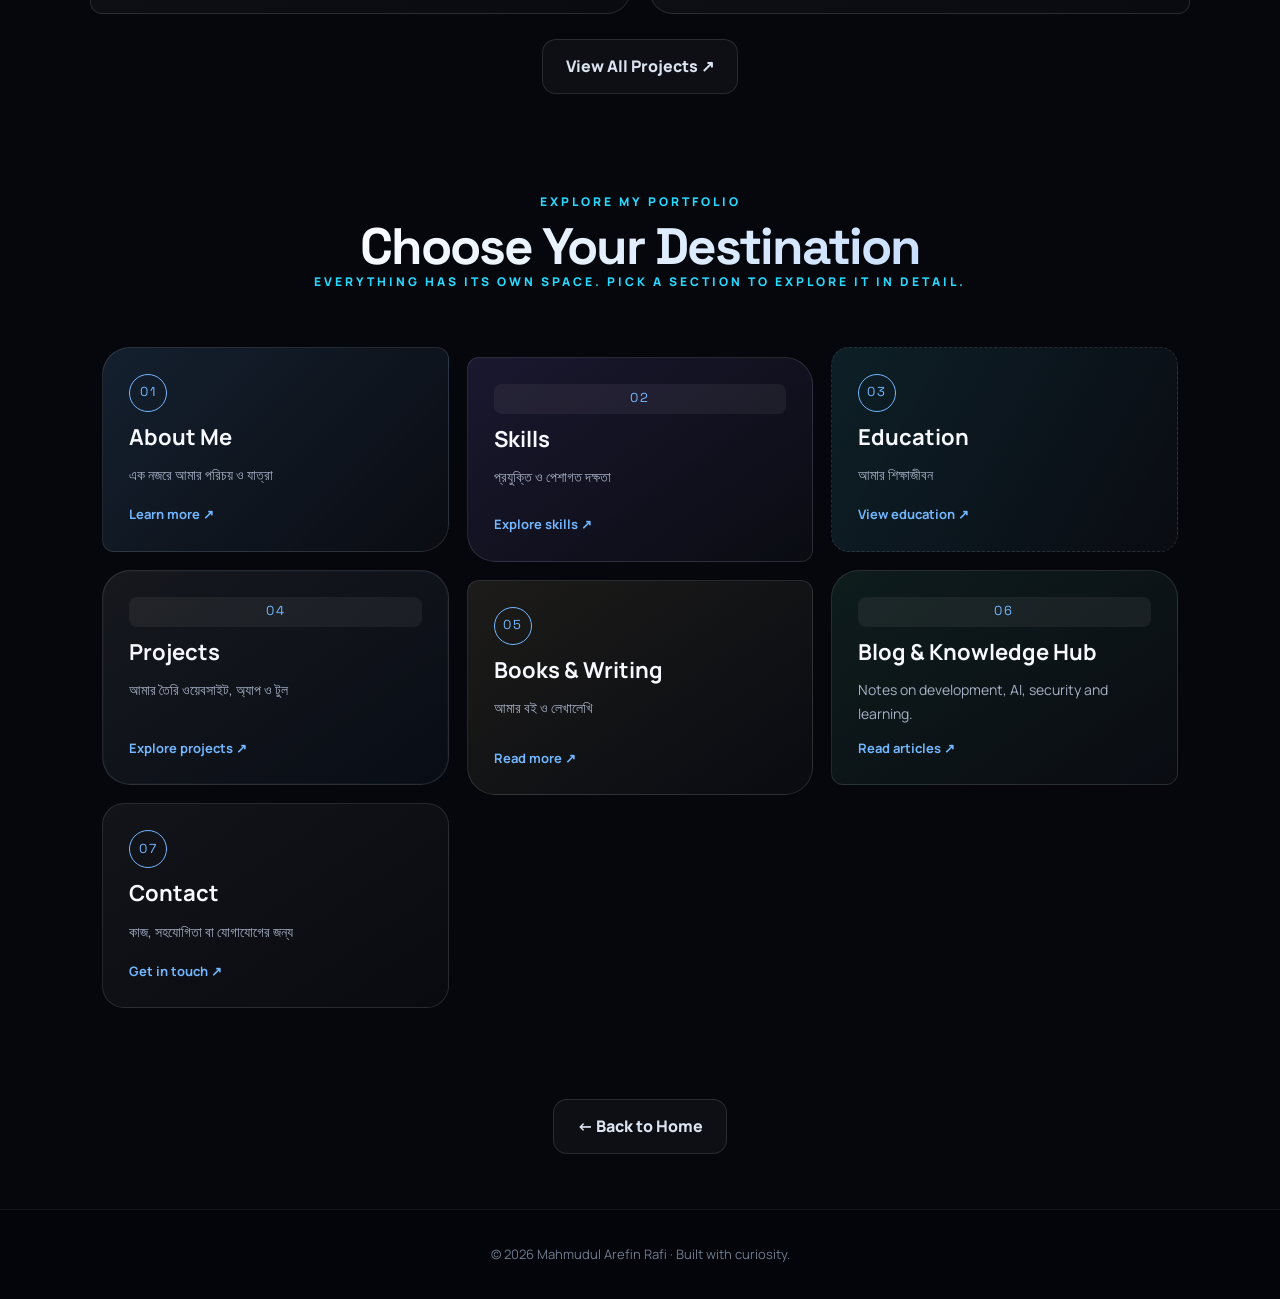
==== commit 5bc0cd01: "Add Blog to homepage navigation" ====
--- a/index.html
+++ b/index.html
@@ -37,4 +37,4 @@
     ]
   }
 }
-</script><link rel="preconnect" href="https://fonts.googleapis.com"><link rel="preconnect" href="https://fonts.gstatic.com" crossorigin><link rel="stylesheet" href="https://fonts.googleapis.com/css2?family=Hind+Siliguri:wght@400;500;600;700&family=Manrope:wght@400;500;600;700;800&family=Space+Grotesk:wght@500;600;700&display=swap"><link rel="stylesheet" href="style.css?v=17"><link rel="stylesheet" href="premium.css?v=6"><link rel="stylesheet" href="mobile.css?v=7"></head><body><header><nav><a class="logo" href="index.html">Rafi.</a><ul class="nav-links"><li><a href="index.html" data-en="Home" data-bn="হোম">Home</a></li><li><a href="about.html" data-en="About" data-bn="সম্পর্কে">About</a></li><li><a href="skills.html" data-en="Skills" data-bn="দক্ষতা">Skills</a></li><li><a href="education.html" data-en="Education" data-bn="শিক্ষা">Education</a></li><li><a href="projects.html" data-en="Projects" data-bn="প্রজেক্ট">Projects</a></li><li><a href="books.html" data-en="Books" data-bn="বই">Books</a></li><li><a href="contact.html" data-en="Contact" data-bn="যোগাযোগ">Contact</a></li></ul><div class="nav-tools"><button class="tool-btn" id="languageToggle">EN / বাংলা</button><button class="tool-btn" id="themeButton">DARK</button><button class="tool-btn mobile-menu-btn" id="mobileMenuButton">☰</button></div></nav></header><section id="home" class="hero"><div class="hero-text"><p class="hello" data-en="Hello, I'm" data-bn="হ্যালো, আমি">Hello, I'm</p><h1>Mahmudul Arefin Rafi</h1><h2 data-en="CSE Student | Aspiring Software Developer | Cyber Security Enthusiast" data-bn="CSE শিক্ষার্থী | ভবিষ্যৎ সফটওয়্যার ডেভেলপার | সাইবার সিকিউরিটি অনুরাগী">CSE Student | Aspiring Software Developer</h2><p data-en="Building with code, learning with curiosity, and growing through technology." data-bn="কোড দিয়ে তৈরি করছি, আগ্রহ নিয়ে শিখছি এবং প্রযুক্তির মাধ্যমে এগিয়ে যাচ্ছি।">Building with code, learning with curiosity, and growing through technology.</p><div class="buttons"><a href="projects.html" class="btn" data-en="View Projects" data-bn="প্রজেক্ট দেখুন">View Projects</a><a href="contact.html" class="btn secondary" data-en="Contact Me" data-bn="যোগাযোগ করুন">Contact Me</a></div></div><div class="hero-image"><img src="profile.jpg" alt="Mahmudul Arefin Rafi" fetchpriority="high" decoding="async"></div></section><section class="featured-projects" id="featured-projects"><div class="section-title"><p data-en="Selected Work" data-bn="বাছাইকৃত কাজ">Selected Work</p><h2 data-en="Featured Projects" data-bn="ফিচার্ড প্রজেক্ট">Featured Projects</h2><p class="projects-subtitle" data-en="A few projects I want you to see first." data-bn="প্রথমেই যেগুলো দেখতে চাইবে, আমার সেসব গুরুত্বপূর্ণ প্রজেক্ট।">A few projects I want you to see first.</p></div><div class="featured-grid"><article class="featured-card"><div class="featured-top"><span class="featured-number">01</span><span class="featured-tag">WEB APP</span></div><h3>Pay Receipt</h3><p data-en="A web tool for creating and managing payment receipts." data-bn="পেমেন্ট রিসিপ্ট তৈরি ও পরিচালনার জন্য একটি ওয়েব টুল।">A web tool for creating and managing payment receipts.</p><a class="featured-link" href="https://payreceipt.netlify.app/" target="_blank" rel="noopener noreferrer" data-en="Explore project ↗" data-bn="প্রজেক্ট দেখুন ↗">Explore project ↗</a></article><article class="featured-card"><div class="featured-top"><span class="featured-number">02</span><span class="featured-tag">COMMUNITY</span></div><h3>Khilpara</h3><p data-en="A dedicated web project for Khilpara and its information." data-bn="খিলপাড়া ও এর তথ্য নিয়ে তৈরি একটি ওয়েব প্রজেক্ট।">A dedicated web project for Khilpara and its information.</p><a class="featured-link" href="https://khilpara.netlify.app/" target="_blank" rel="noopener noreferrer" data-en="Explore project ↗" data-bn="প্রজেক্ট দেখুন ↗">Explore project ↗</a></article></div><div class="featured-footer"><a class="btn secondary" href="projects.html" data-en="View All Projects ↗" data-bn="সব প্রজেক্ট দেখুন ↗">View All Projects ↗</a></div></section><section class="portal-section"><div class="section-title"><p data-en="Explore My Portfolio" data-bn="আমার পোর্টফোলিও ঘুরে দেখুন">Explore My Portfolio</p><h2 data-en="Choose Your Destination" data-bn="আপনি কী দেখতে চান?">Choose Your Destination</h2><p class="projects-subtitle" data-en="Everything has its own space. Pick a section to explore it in detail." data-bn="প্রতিটি বিষয়ের জন্য আলাদা পেজ—আপনার পছন্দের অংশটি বেছে নিন।">Everything has its own space. Pick a section to explore it in detail.</p></div><div class="portal-grid"><a class="portal-card" href="about.html"><span class="portal-index">01</span><h3 data-en="About Me" data-bn="এক নজরে আমার পরিচয় ও যাত্রা">About Me</h3><p data-en="এক নজরে আমার পরিচয় ও যাত্রা" data-bn="এক নজরে আমার পরিচয় ও যাত্রা">এক নজরে আমার পরিচয় ও যাত্রা</p><span class="portal-cta" data-en="Learn more ↗" data-bn="দেখুন ↗">Learn more ↗</span></a><a class="portal-card" href="skills.html"><span class="portal-index">02</span><h3 data-en="Skills" data-bn="প্রযুক্তি ও পেশাগত দক্ষতা">Skills</h3><p data-en="প্রযুক্তি ও পেশাগত দক্ষতা" data-bn="প্রযুক্তি ও পেশাগত দক্ষতা">প্রযুক্তি ও পেশাগত দক্ষতা</p><span class="portal-cta" data-en="Explore skills ↗" data-bn="দেখুন ↗">Explore skills ↗</span></a><a class="portal-card" href="education.html"><span class="portal-index">03</span><h3 data-en="Education" data-bn="আমার শিক্ষাজীবন">Education</h3><p data-en="আমার শিক্ষাজীবন" data-bn="আমার শিক্ষাজীবন">আমার শিক্ষাজীবন</p><span class="portal-cta" data-en="View education ↗" data-bn="দেখুন ↗">View education ↗</span></a><a class="portal-card" href="projects.html"><span class="portal-index">04</span><h3 data-en="Projects" data-bn="আমার তৈরি ওয়েবসাইট, অ্যাপ ও টুল">Projects</h3><p data-en="আমার তৈরি ওয়েবসাইট, অ্যাপ ও টুল" data-bn="আমার তৈরি ওয়েবসাইট, অ্যাপ ও টুল">আমার তৈরি ওয়েবসাইট, অ্যাপ ও টুল</p><span class="portal-cta" data-en="Explore projects ↗" data-bn="দেখুন ↗">Explore projects ↗</span></a><a class="portal-card" href="books.html"><span class="portal-index">05</span><h3 data-en="Books & Writing" data-bn="আমার বই ও লেখালেখি">Books & Writing</h3><p data-en="আমার বই ও লেখালেখি" data-bn="আমার বই ও লেখালেখি">আমার বই ও লেখালেখি</p><span class="portal-cta" data-en="Read more ↗" data-bn="দেখুন ↗">Read more ↗</span></a><a class="portal-card" href="contact.html"><span class="portal-index">06</span><h3 data-en="Contact" data-bn="কাজ, সহযোগিতা বা যোগাযোগের জন্য">Contact</h3><p data-en="কাজ, সহযোগিতা বা যোগাযোগের জন্য" data-bn="কাজ, সহযোগিতা বা যোগাযোগের জন্য">কাজ, সহযোগিতা বা যোগাযোগের জন্য</p><span class="portal-cta" data-en="Get in touch ↗" data-bn="দেখুন ↗">Get in touch ↗</span></a></div></section><div class="page-home-link"><a class="btn secondary" href="index.html" data-en="← Back to Home" data-bn="← হোমপেজে ফিরুন">← Back to Home</a></div><footer><p>© <span id="year"></span> Mahmudul Arefin Rafi · Built with curiosity.</p></footer><script src="script.js?v=16"></script><script src="scroll-progress.js?v=1"></script><script src="project-preview.js?v=12"></script></body></html>+</script><link rel="preconnect" href="https://fonts.googleapis.com"><link rel="preconnect" href="https://fonts.gstatic.com" crossorigin><link rel="stylesheet" href="https://fonts.googleapis.com/css2?family=Hind+Siliguri:wght@400;500;600;700&family=Manrope:wght@400;500;600;700;800&family=Space+Grotesk:wght@500;600;700&display=swap"><link rel="stylesheet" href="style.css?v=17"><link rel="stylesheet" href="premium.css?v=6"><link rel="stylesheet" href="mobile.css?v=7"></head><body><header><nav><a class="logo" href="index.html">Rafi.</a><ul class="nav-links"><li><a href="index.html" data-en="Home" data-bn="হোম">Home</a></li><li><a href="about.html" data-en="About" data-bn="সম্পর্কে">About</a></li><li><a href="skills.html" data-en="Skills" data-bn="দক্ষতা">Skills</a></li><li><a href="education.html" data-en="Education" data-bn="শিক্ষা">Education</a></li><li><a href="projects.html" data-en="Projects" data-bn="প্রজেক্ট">Projects</a></li><li><a href="books.html" data-en="Books" data-bn="বই">Books</a></li><li><a href="blog.html" data-en="Blog" data-bn="ব্লগ">Blog</a></li><li><a href="contact.html" data-en="Contact" data-bn="যোগাযোগ">Contact</a></li></ul><div class="nav-tools"><button class="tool-btn" id="languageToggle">EN / বাংলা</button><button class="tool-btn" id="themeButton">DARK</button><button class="tool-btn mobile-menu-btn" id="mobileMenuButton">☰</button></div></nav></header><section id="home" class="hero"><div class="hero-text"><p class="hello" data-en="Hello, I'm" data-bn="হ্যালো, আমি">Hello, I'm</p><h1>Mahmudul Arefin Rafi</h1><h2 data-en="CSE Student | Aspiring Software Developer | Cyber Security Enthusiast" data-bn="CSE শিক্ষার্থী | ভবিষ্যৎ সফটওয়্যার ডেভেলপার | সাইবার সিকিউরিটি অনুরাগী">CSE Student | Aspiring Software Developer</h2><p data-en="Building with code, learning with curiosity, and growing through technology." data-bn="কোড দিয়ে তৈরি করছি, আগ্রহ নিয়ে শিখছি এবং প্রযুক্তির মাধ্যমে এগিয়ে যাচ্ছি।">Building with code, learning with curiosity, and growing through technology.</p><div class="buttons"><a href="projects.html" class="btn" data-en="View Projects" data-bn="প্রজেক্ট দেখুন">View Projects</a><a href="contact.html" class="btn secondary" data-en="Contact Me" data-bn="যোগাযোগ করুন">Contact Me</a></div></div><div class="hero-image"><img src="profile.jpg" alt="Mahmudul Arefin Rafi" fetchpriority="high" decoding="async"></div></section><section class="featured-projects" id="featured-projects"><div class="section-title"><p data-en="Selected Work" data-bn="বাছাইকৃত কাজ">Selected Work</p><h2 data-en="Featured Projects" data-bn="ফিচার্ড প্রজেক্ট">Featured Projects</h2><p class="projects-subtitle" data-en="A few projects I want you to see first." data-bn="প্রথমেই যেগুলো দেখতে চাইবে, আমার সেসব গুরুত্বপূর্ণ প্রজেক্ট।">A few projects I want you to see first.</p></div><div class="featured-grid"><article class="featured-card"><div class="featured-top"><span class="featured-number">01</span><span class="featured-tag">WEB APP</span></div><h3>Pay Receipt</h3><p data-en="A web tool for creating and managing payment receipts." data-bn="পেমেন্ট রিসিপ্ট তৈরি ও পরিচালনার জন্য একটি ওয়েব টুল।">A web tool for creating and managing payment receipts.</p><a class="featured-link" href="https://payreceipt.netlify.app/" target="_blank" rel="noopener noreferrer" data-en="Explore project ↗" data-bn="প্রজেক্ট দেখুন ↗">Explore project ↗</a></article><article class="featured-card"><div class="featured-top"><span class="featured-number">02</span><span class="featured-tag">COMMUNITY</span></div><h3>Khilpara</h3><p data-en="A dedicated web project for Khilpara and its information." data-bn="খিলপাড়া ও এর তথ্য নিয়ে তৈরি একটি ওয়েব প্রজেক্ট।">A dedicated web project for Khilpara and its information.</p><a class="featured-link" href="https://khilpara.netlify.app/" target="_blank" rel="noopener noreferrer" data-en="Explore project ↗" data-bn="প্রজেক্ট দেখুন ↗">Explore project ↗</a></article></div><div class="featured-footer"><a class="btn secondary" href="projects.html" data-en="View All Projects ↗" data-bn="সব প্রজেক্ট দেখুন ↗">View All Projects ↗</a></div></section><section class="portal-section"><div class="section-title"><p data-en="Explore My Portfolio" data-bn="আমার পোর্টফোলিও ঘুরে দেখুন">Explore My Portfolio</p><h2 data-en="Choose Your Destination" data-bn="আপনি কী দেখতে চান?">Choose Your Destination</h2><p class="projects-subtitle" data-en="Everything has its own space. Pick a section to explore it in detail." data-bn="প্রতিটি বিষয়ের জন্য আলাদা পেজ—আপনার পছন্দের অংশটি বেছে নিন।">Everything has its own space. Pick a section to explore it in detail.</p></div><div class="portal-grid"><a class="portal-card" href="about.html"><span class="portal-index">01</span><h3 data-en="About Me" data-bn="এক নজরে আমার পরিচয় ও যাত্রা">About Me</h3><p data-en="এক নজরে আমার পরিচয় ও যাত্রা" data-bn="এক নজরে আমার পরিচয় ও যাত্রা">এক নজরে আমার পরিচয় ও যাত্রা</p><span class="portal-cta" data-en="Learn more ↗" data-bn="দেখুন ↗">Learn more ↗</span></a><a class="portal-card" href="skills.html"><span class="portal-index">02</span><h3 data-en="Skills" data-bn="প্রযুক্তি ও পেশাগত দক্ষতা">Skills</h3><p data-en="প্রযুক্তি ও পেশাগত দক্ষতা" data-bn="প্রযুক্তি ও পেশাগত দক্ষতা">প্রযুক্তি ও পেশাগত দক্ষতা</p><span class="portal-cta" data-en="Explore skills ↗" data-bn="দেখুন ↗">Explore skills ↗</span></a><a class="portal-card" href="education.html"><span class="portal-index">03</span><h3 data-en="Education" data-bn="আমার শিক্ষাজীবন">Education</h3><p data-en="আমার শিক্ষাজীবন" data-bn="আমার শিক্ষাজীবন">আমার শিক্ষাজীবন</p><span class="portal-cta" data-en="View education ↗" data-bn="দেখুন ↗">View education ↗</span></a><a class="portal-card" href="projects.html"><span class="portal-index">04</span><h3 data-en="Projects" data-bn="আমার তৈরি ওয়েবসাইট, অ্যাপ ও টুল">Projects</h3><p data-en="আমার তৈরি ওয়েবসাইট, অ্যাপ ও টুল" data-bn="আমার তৈরি ওয়েবসাইট, অ্যাপ ও টুল">আমার তৈরি ওয়েবসাইট, অ্যাপ ও টুল</p><span class="portal-cta" data-en="Explore projects ↗" data-bn="দেখুন ↗">Explore projects ↗</span></a><a class="portal-card" href="books.html"><span class="portal-index">05</span><h3 data-en="Books & Writing" data-bn="আমার বই ও লেখালেখি">Books & Writing</h3><p data-en="আমার বই ও লেখালেখি" data-bn="আমার বই ও লেখালেখি">আমার বই ও লেখালেখি</p><span class="portal-cta" data-en="Read more ↗" data-bn="দেখুন ↗">Read more ↗</span></a><a class="portal-card" href="blog.html"><span class="portal-index">06</span><h3 data-en="Blog & Knowledge Hub" data-bn="ব্লগ ও জ্ঞানভান্ডার">Blog &amp; Knowledge Hub</h3><p data-en="Notes on development, AI, security and learning." data-bn="ডেভেলপমেন্ট, AI, সিকিউরিটি ও শেখার নোট।">Notes on development, AI, security and learning.</p><span class="portal-cta" data-en="Read articles ↗" data-bn="লেখা পড়ুন ↗">Read articles ↗</span></a><a class="portal-card" href="contact.html"><span class="portal-index">07</span><h3 data-en="Contact" data-bn="কাজ, সহযোগিতা বা যোগাযোগের জন্য">Contact</h3><p data-en="কাজ, সহযোগিতা বা যোগাযোগের জন্য" data-bn="কাজ, সহযোগিতা বা যোগাযোগের জন্য">কাজ, সহযোগিতা বা যোগাযোগের জন্য</p><span class="portal-cta" data-en="Get in touch ↗" data-bn="দেখুন ↗">Get in touch ↗</span></a></div></section><div class="page-home-link"><a class="btn secondary" href="index.html" data-en="← Back to Home" data-bn="← হোমপেজে ফিরুন">← Back to Home</a></div><footer><p>© <span id="year"></span> Mahmudul Arefin Rafi · Built with curiosity.</p></footer><script src="script.js?v=16"></script><script src="scroll-progress.js?v=1"></script><script src="project-preview.js?v=12"></script></body></html>
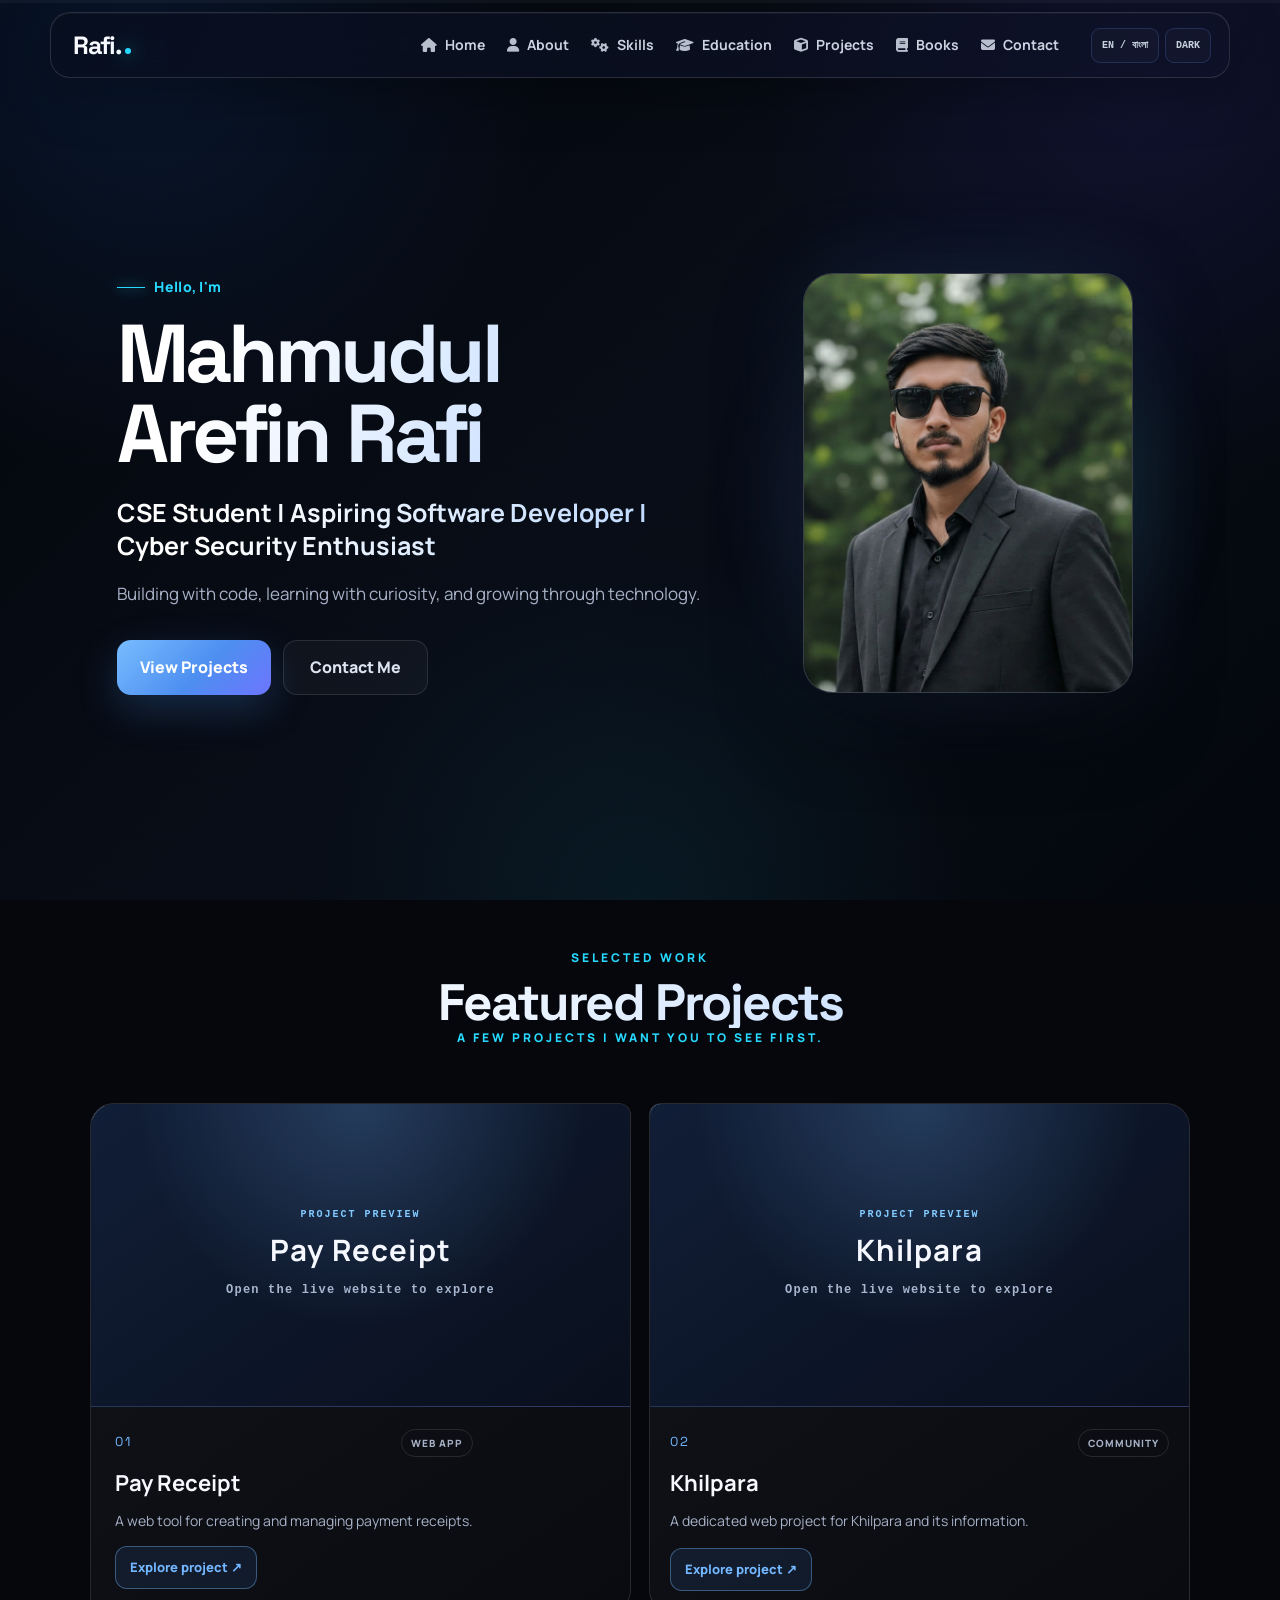
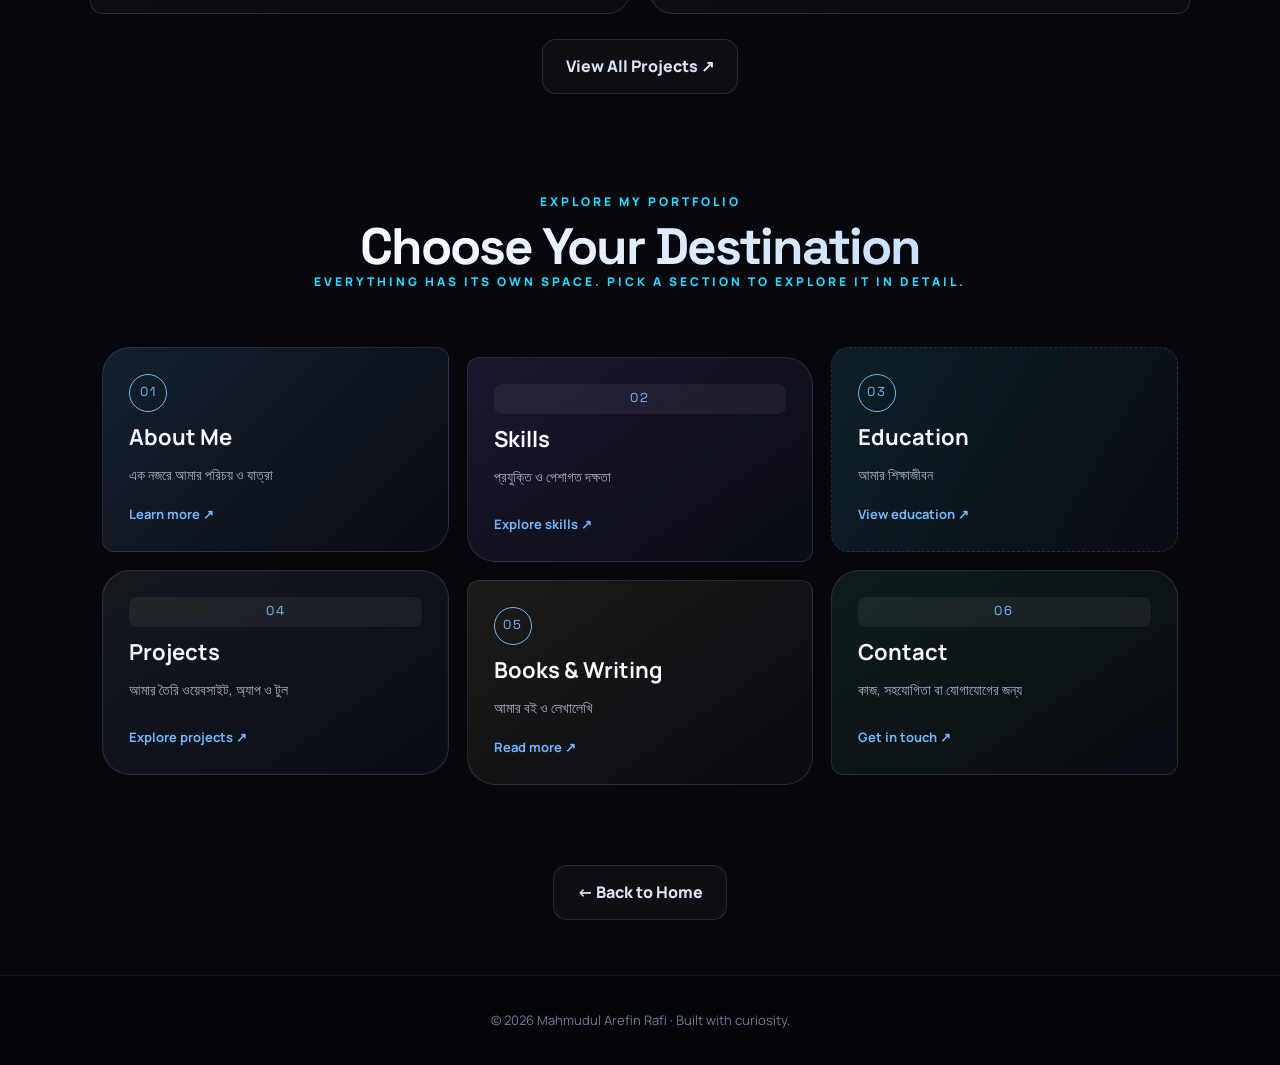
==== commit be35b522: "Move Blog & Knowledge Hub under Books & Writing" ====
--- a/index.html
+++ b/index.html
@@ -37,4 +37,4 @@
     ]
   }
 }
-</script><link rel="preconnect" href="https://fonts.googleapis.com"><link rel="preconnect" href="https://fonts.gstatic.com" crossorigin><link rel="stylesheet" href="https://fonts.googleapis.com/css2?family=Hind+Siliguri:wght@400;500;600;700&family=Manrope:wght@400;500;600;700;800&family=Space+Grotesk:wght@500;600;700&display=swap"><link rel="stylesheet" href="style.css?v=17"><link rel="stylesheet" href="premium.css?v=6"><link rel="stylesheet" href="mobile.css?v=7"></head><body><header><nav><a class="logo" href="index.html">Rafi.</a><ul class="nav-links"><li><a href="index.html" data-en="Home" data-bn="হোম">Home</a></li><li><a href="about.html" data-en="About" data-bn="সম্পর্কে">About</a></li><li><a href="skills.html" data-en="Skills" data-bn="দক্ষতা">Skills</a></li><li><a href="education.html" data-en="Education" data-bn="শিক্ষা">Education</a></li><li><a href="projects.html" data-en="Projects" data-bn="প্রজেক্ট">Projects</a></li><li><a href="books.html" data-en="Books" data-bn="বই">Books</a></li><li><a href="blog.html" data-en="Blog" data-bn="ব্লগ">Blog</a></li><li><a href="contact.html" data-en="Contact" data-bn="যোগাযোগ">Contact</a></li></ul><div class="nav-tools"><button class="tool-btn" id="languageToggle">EN / বাংলা</button><button class="tool-btn" id="themeButton">DARK</button><button class="tool-btn mobile-menu-btn" id="mobileMenuButton">☰</button></div></nav></header><section id="home" class="hero"><div class="hero-text"><p class="hello" data-en="Hello, I'm" data-bn="হ্যালো, আমি">Hello, I'm</p><h1>Mahmudul Arefin Rafi</h1><h2 data-en="CSE Student | Aspiring Software Developer | Cyber Security Enthusiast" data-bn="CSE শিক্ষার্থী | ভবিষ্যৎ সফটওয়্যার ডেভেলপার | সাইবার সিকিউরিটি অনুরাগী">CSE Student | Aspiring Software Developer</h2><p data-en="Building with code, learning with curiosity, and growing through technology." data-bn="কোড দিয়ে তৈরি করছি, আগ্রহ নিয়ে শিখছি এবং প্রযুক্তির মাধ্যমে এগিয়ে যাচ্ছি।">Building with code, learning with curiosity, and growing through technology.</p><div class="buttons"><a href="projects.html" class="btn" data-en="View Projects" data-bn="প্রজেক্ট দেখুন">View Projects</a><a href="contact.html" class="btn secondary" data-en="Contact Me" data-bn="যোগাযোগ করুন">Contact Me</a></div></div><div class="hero-image"><img src="profile.jpg" alt="Mahmudul Arefin Rafi" fetchpriority="high" decoding="async"></div></section><section class="featured-projects" id="featured-projects"><div class="section-title"><p data-en="Selected Work" data-bn="বাছাইকৃত কাজ">Selected Work</p><h2 data-en="Featured Projects" data-bn="ফিচার্ড প্রজেক্ট">Featured Projects</h2><p class="projects-subtitle" data-en="A few projects I want you to see first." data-bn="প্রথমেই যেগুলো দেখতে চাইবে, আমার সেসব গুরুত্বপূর্ণ প্রজেক্ট।">A few projects I want you to see first.</p></div><div class="featured-grid"><article class="featured-card"><div class="featured-top"><span class="featured-number">01</span><span class="featured-tag">WEB APP</span></div><h3>Pay Receipt</h3><p data-en="A web tool for creating and managing payment receipts." data-bn="পেমেন্ট রিসিপ্ট তৈরি ও পরিচালনার জন্য একটি ওয়েব টুল।">A web tool for creating and managing payment receipts.</p><a class="featured-link" href="https://payreceipt.netlify.app/" target="_blank" rel="noopener noreferrer" data-en="Explore project ↗" data-bn="প্রজেক্ট দেখুন ↗">Explore project ↗</a></article><article class="featured-card"><div class="featured-top"><span class="featured-number">02</span><span class="featured-tag">COMMUNITY</span></div><h3>Khilpara</h3><p data-en="A dedicated web project for Khilpara and its information." data-bn="খিলপাড়া ও এর তথ্য নিয়ে তৈরি একটি ওয়েব প্রজেক্ট।">A dedicated web project for Khilpara and its information.</p><a class="featured-link" href="https://khilpara.netlify.app/" target="_blank" rel="noopener noreferrer" data-en="Explore project ↗" data-bn="প্রজেক্ট দেখুন ↗">Explore project ↗</a></article></div><div class="featured-footer"><a class="btn secondary" href="projects.html" data-en="View All Projects ↗" data-bn="সব প্রজেক্ট দেখুন ↗">View All Projects ↗</a></div></section><section class="portal-section"><div class="section-title"><p data-en="Explore My Portfolio" data-bn="আমার পোর্টফোলিও ঘুরে দেখুন">Explore My Portfolio</p><h2 data-en="Choose Your Destination" data-bn="আপনি কী দেখতে চান?">Choose Your Destination</h2><p class="projects-subtitle" data-en="Everything has its own space. Pick a section to explore it in detail." data-bn="প্রতিটি বিষয়ের জন্য আলাদা পেজ—আপনার পছন্দের অংশটি বেছে নিন।">Everything has its own space. Pick a section to explore it in detail.</p></div><div class="portal-grid"><a class="portal-card" href="about.html"><span class="portal-index">01</span><h3 data-en="About Me" data-bn="এক নজরে আমার পরিচয় ও যাত্রা">About Me</h3><p data-en="এক নজরে আমার পরিচয় ও যাত্রা" data-bn="এক নজরে আমার পরিচয় ও যাত্রা">এক নজরে আমার পরিচয় ও যাত্রা</p><span class="portal-cta" data-en="Learn more ↗" data-bn="দেখুন ↗">Learn more ↗</span></a><a class="portal-card" href="skills.html"><span class="portal-index">02</span><h3 data-en="Skills" data-bn="প্রযুক্তি ও পেশাগত দক্ষতা">Skills</h3><p data-en="প্রযুক্তি ও পেশাগত দক্ষতা" data-bn="প্রযুক্তি ও পেশাগত দক্ষতা">প্রযুক্তি ও পেশাগত দক্ষতা</p><span class="portal-cta" data-en="Explore skills ↗" data-bn="দেখুন ↗">Explore skills ↗</span></a><a class="portal-card" href="education.html"><span class="portal-index">03</span><h3 data-en="Education" data-bn="আমার শিক্ষাজীবন">Education</h3><p data-en="আমার শিক্ষাজীবন" data-bn="আমার শিক্ষাজীবন">আমার শিক্ষাজীবন</p><span class="portal-cta" data-en="View education ↗" data-bn="দেখুন ↗">View education ↗</span></a><a class="portal-card" href="projects.html"><span class="portal-index">04</span><h3 data-en="Projects" data-bn="আমার তৈরি ওয়েবসাইট, অ্যাপ ও টুল">Projects</h3><p data-en="আমার তৈরি ওয়েবসাইট, অ্যাপ ও টুল" data-bn="আমার তৈরি ওয়েবসাইট, অ্যাপ ও টুল">আমার তৈরি ওয়েবসাইট, অ্যাপ ও টুল</p><span class="portal-cta" data-en="Explore projects ↗" data-bn="দেখুন ↗">Explore projects ↗</span></a><a class="portal-card" href="books.html"><span class="portal-index">05</span><h3 data-en="Books & Writing" data-bn="আমার বই ও লেখালেখি">Books & Writing</h3><p data-en="আমার বই ও লেখালেখি" data-bn="আমার বই ও লেখালেখি">আমার বই ও লেখালেখি</p><span class="portal-cta" data-en="Read more ↗" data-bn="দেখুন ↗">Read more ↗</span></a><a class="portal-card" href="blog.html"><span class="portal-index">06</span><h3 data-en="Blog & Knowledge Hub" data-bn="ব্লগ ও জ্ঞানভান্ডার">Blog &amp; Knowledge Hub</h3><p data-en="Notes on development, AI, security and learning." data-bn="ডেভেলপমেন্ট, AI, সিকিউরিটি ও শেখার নোট।">Notes on development, AI, security and learning.</p><span class="portal-cta" data-en="Read articles ↗" data-bn="লেখা পড়ুন ↗">Read articles ↗</span></a><a class="portal-card" href="contact.html"><span class="portal-index">07</span><h3 data-en="Contact" data-bn="কাজ, সহযোগিতা বা যোগাযোগের জন্য">Contact</h3><p data-en="কাজ, সহযোগিতা বা যোগাযোগের জন্য" data-bn="কাজ, সহযোগিতা বা যোগাযোগের জন্য">কাজ, সহযোগিতা বা যোগাযোগের জন্য</p><span class="portal-cta" data-en="Get in touch ↗" data-bn="দেখুন ↗">Get in touch ↗</span></a></div></section><div class="page-home-link"><a class="btn secondary" href="index.html" data-en="← Back to Home" data-bn="← হোমপেজে ফিরুন">← Back to Home</a></div><footer><p>© <span id="year"></span> Mahmudul Arefin Rafi · Built with curiosity.</p></footer><script src="script.js?v=16"></script><script src="scroll-progress.js?v=1"></script><script src="project-preview.js?v=12"></script></body></html>+</script><link rel="preconnect" href="https://fonts.googleapis.com"><link rel="preconnect" href="https://fonts.gstatic.com" crossorigin><link rel="stylesheet" href="https://fonts.googleapis.com/css2?family=Hind+Siliguri:wght@400;500;600;700&family=Manrope:wght@400;500;600;700;800&family=Space+Grotesk:wght@500;600;700&display=swap"><link rel="stylesheet" href="style.css?v=17"><link rel="stylesheet" href="premium.css?v=6"><link rel="stylesheet" href="mobile.css?v=8"></head><body><header><nav><a class="logo" href="index.html">Rafi.</a><ul class="nav-links"><li><a href="index.html" data-en="Home" data-bn="হোম">Home</a></li><li><a href="about.html" data-en="About" data-bn="সম্পর্কে">About</a></li><li><a href="skills.html" data-en="Skills" data-bn="দক্ষতা">Skills</a></li><li><a href="education.html" data-en="Education" data-bn="শিক্ষা">Education</a></li><li><a href="projects.html" data-en="Projects" data-bn="প্রজেক্ট">Projects</a></li><li><a href="books.html" data-en="Books" data-bn="বই">Books</a></li><li><a href="contact.html" data-en="Contact" data-bn="যোগাযোগ">Contact</a></li></ul><div class="nav-tools"><button class="tool-btn" id="languageToggle">EN / বাংলা</button><button class="tool-btn" id="themeButton">DARK</button><button class="tool-btn mobile-menu-btn" id="mobileMenuButton">☰</button></div></nav></header><section id="home" class="hero"><div class="hero-text"><p class="hello" data-en="Hello, I'm" data-bn="হ্যালো, আমি">Hello, I'm</p><h1>Mahmudul Arefin Rafi</h1><h2 data-en="CSE Student | Aspiring Software Developer | Cyber Security Enthusiast" data-bn="CSE শিক্ষার্থী | ভবিষ্যৎ সফটওয়্যার ডেভেলপার | সাইবার সিকিউরিটি অনুরাগী">CSE Student | Aspiring Software Developer</h2><p data-en="Building with code, learning with curiosity, and growing through technology." data-bn="কোড দিয়ে তৈরি করছি, আগ্রহ নিয়ে শিখছি এবং প্রযুক্তির মাধ্যমে এগিয়ে যাচ্ছি।">Building with code, learning with curiosity, and growing through technology.</p><div class="buttons"><a href="projects.html" class="btn" data-en="View Projects" data-bn="প্রজেক্ট দেখুন">View Projects</a><a href="contact.html" class="btn secondary" data-en="Contact Me" data-bn="যোগাযোগ করুন">Contact Me</a></div></div><div class="hero-image"><img src="profile.jpg" alt="Mahmudul Arefin Rafi" fetchpriority="high" decoding="async"></div></section><section class="featured-projects" id="featured-projects"><div class="section-title"><p data-en="Selected Work" data-bn="বাছাইকৃত কাজ">Selected Work</p><h2 data-en="Featured Projects" data-bn="ফিচার্ড প্রজেক্ট">Featured Projects</h2><p class="projects-subtitle" data-en="A few projects I want you to see first." data-bn="প্রথমেই যেগুলো দেখতে চাইবে, আমার সেসব গুরুত্বপূর্ণ প্রজেক্ট।">A few projects I want you to see first.</p></div><div class="featured-grid"><article class="featured-card"><div class="featured-top"><span class="featured-number">01</span><span class="featured-tag">WEB APP</span></div><h3>Pay Receipt</h3><p data-en="A web tool for creating and managing payment receipts." data-bn="পেমেন্ট রিসিপ্ট তৈরি ও পরিচালনার জন্য একটি ওয়েব টুল।">A web tool for creating and managing payment receipts.</p><a class="featured-link" href="https://payreceipt.netlify.app/" target="_blank" rel="noopener noreferrer" data-en="Explore project ↗" data-bn="প্রজেক্ট দেখুন ↗">Explore project ↗</a></article><article class="featured-card"><div class="featured-top"><span class="featured-number">02</span><span class="featured-tag">COMMUNITY</span></div><h3>Khilpara</h3><p data-en="A dedicated web project for Khilpara and its information." data-bn="খিলপাড়া ও এর তথ্য নিয়ে তৈরি একটি ওয়েব প্রজেক্ট।">A dedicated web project for Khilpara and its information.</p><a class="featured-link" href="https://khilpara.netlify.app/" target="_blank" rel="noopener noreferrer" data-en="Explore project ↗" data-bn="প্রজেক্ট দেখুন ↗">Explore project ↗</a></article></div><div class="featured-footer"><a class="btn secondary" href="projects.html" data-en="View All Projects ↗" data-bn="সব প্রজেক্ট দেখুন ↗">View All Projects ↗</a></div></section><section class="portal-section"><div class="section-title"><p data-en="Explore My Portfolio" data-bn="আমার পোর্টফোলিও ঘুরে দেখুন">Explore My Portfolio</p><h2 data-en="Choose Your Destination" data-bn="আপনি কী দেখতে চান?">Choose Your Destination</h2><p class="projects-subtitle" data-en="Everything has its own space. Pick a section to explore it in detail." data-bn="প্রতিটি বিষয়ের জন্য আলাদা পেজ—আপনার পছন্দের অংশটি বেছে নিন।">Everything has its own space. Pick a section to explore it in detail.</p></div><div class="portal-grid"><a class="portal-card" href="about.html"><span class="portal-index">01</span><h3 data-en="About Me" data-bn="এক নজরে আমার পরিচয় ও যাত্রা">About Me</h3><p data-en="এক নজরে আমার পরিচয় ও যাত্রা" data-bn="এক নজরে আমার পরিচয় ও যাত্রা">এক নজরে আমার পরিচয় ও যাত্রা</p><span class="portal-cta" data-en="Learn more ↗" data-bn="দেখুন ↗">Learn more ↗</span></a><a class="portal-card" href="skills.html"><span class="portal-index">02</span><h3 data-en="Skills" data-bn="প্রযুক্তি ও পেশাগত দক্ষতা">Skills</h3><p data-en="প্রযুক্তি ও পেশাগত দক্ষতা" data-bn="প্রযুক্তি ও পেশাগত দক্ষতা">প্রযুক্তি ও পেশাগত দক্ষতা</p><span class="portal-cta" data-en="Explore skills ↗" data-bn="দেখুন ↗">Explore skills ↗</span></a><a class="portal-card" href="education.html"><span class="portal-index">03</span><h3 data-en="Education" data-bn="আমার শিক্ষাজীবন">Education</h3><p data-en="আমার শিক্ষাজীবন" data-bn="আমার শিক্ষাজীবন">আমার শিক্ষাজীবন</p><span class="portal-cta" data-en="View education ↗" data-bn="দেখুন ↗">View education ↗</span></a><a class="portal-card" href="projects.html"><span class="portal-index">04</span><h3 data-en="Projects" data-bn="আমার তৈরি ওয়েবসাইট, অ্যাপ ও টুল">Projects</h3><p data-en="আমার তৈরি ওয়েবসাইট, অ্যাপ ও টুল" data-bn="আমার তৈরি ওয়েবসাইট, অ্যাপ ও টুল">আমার তৈরি ওয়েবসাইট, অ্যাপ ও টুল</p><span class="portal-cta" data-en="Explore projects ↗" data-bn="দেখুন ↗">Explore projects ↗</span></a><a class="portal-card" href="books.html"><span class="portal-index">05</span><h3 data-en="Books & Writing" data-bn="আমার বই ও লেখালেখি">Books & Writing</h3><p data-en="আমার বই ও লেখালেখি" data-bn="আমার বই ও লেখালেখি">আমার বই ও লেখালেখি</p><span class="portal-cta" data-en="Read more ↗" data-bn="দেখুন ↗">Read more ↗</span></a><a class="portal-card" href="contact.html"><span class="portal-index">06</span><h3 data-en="Contact" data-bn="কাজ, সহযোগিতা বা যোগাযোগের জন্য">Contact</h3><p data-en="কাজ, সহযোগিতা বা যোগাযোগের জন্য" data-bn="কাজ, সহযোগিতা বা যোগাযোগের জন্য">কাজ, সহযোগিতা বা যোগাযোগের জন্য</p><span class="portal-cta" data-en="Get in touch ↗" data-bn="দেখুন ↗">Get in touch ↗</span></a></div></section><div class="page-home-link"><a class="btn secondary" href="index.html" data-en="← Back to Home" data-bn="← হোমপেজে ফিরুন">← Back to Home</a></div><footer><p>© <span id="year"></span> Mahmudul Arefin Rafi · Built with curiosity.</p></footer><script src="script.js?v=16"></script><script src="scroll-progress.js?v=1"></script><script src="project-preview.js?v=12"></script></body></html>
--- a/mobile.css
+++ b/mobile.css
@@ -217,3 +217,15 @@
 #featured-projects .featured-preview.preview-fallback{aspect-ratio:16/9}
 #projects .project-image.live-preview .preview-fallback{height:100%}
 #books .project-image.book-live-preview .preview-fallback{height:100%}
+
+/* Author portfolio: Books & Blog additions */
+.author-intro{display:flex;align-items:center;gap:24px;max-width:1040px;margin:28px auto 42px;padding:28px;border:1px solid rgba(221,195,130,.26);border-radius:24px;background:linear-gradient(120deg,rgba(221,195,130,.09),rgba(114,183,255,.055),rgba(255,255,255,.018));box-shadow:0 18px 45px rgba(0,0,0,.12)}
+.author-intro-mark{flex:0 0 86px;width:86px;height:86px;display:grid;place-items:center;border:1px solid rgba(221,195,130,.6);border-radius:24px;color:#ddc382;font:700 38px 'Space Grotesk',sans-serif;background:rgba(221,195,130,.07)}
+.author-intro-copy{min-width:0}.author-eyebrow{display:block;margin-bottom:7px;color:#ddc382;font-size:10px;letter-spacing:1.8px;font-weight:800}.author-intro-copy h3{font-size:clamp(22px,3vw,30px);line-height:1.35;margin-bottom:9px}.author-intro-copy p{max-width:680px;color:var(--muted);font-size:14px;line-height:1.85}.author-tags{display:flex;flex-wrap:wrap;gap:8px;margin-top:14px}.author-tags span{padding:6px 10px;border:1px solid var(--border);border-radius:999px;color:var(--muted);font-size:11px}
+.books-heading{display:flex;align-items:end;justify-content:space-between;gap:12px;max-width:1040px;margin:0 auto 18px}.books-heading h3{font-size:21px}.books-heading p{font-size:12px;color:var(--muted)}
+.blog-hero{max-width:1040px;margin:30px auto 34px;padding:32px;border:1px solid var(--border);border-radius:24px;background:radial-gradient(circle at 100% 0%,rgba(114,183,255,.15),transparent 48%),linear-gradient(140deg,rgba(255,255,255,.04),rgba(255,255,255,.015))}
+.blog-hero .blog-eyebrow{font-size:11px;font-weight:800;letter-spacing:2px;color:var(--accent)}.blog-hero h3{font-size:clamp(25px,4vw,38px);line-height:1.25;margin:10px 0}.blog-hero p{max-width:720px;color:var(--muted);line-height:1.85}.blog-filters{display:flex;flex-wrap:wrap;gap:8px;margin-top:18px}.blog-filters span{border:1px solid var(--border);border-radius:999px;padding:6px 10px;color:var(--muted);font-size:11px}
+.blog-grid{display:grid;grid-template-columns:repeat(3,minmax(0,1fr));gap:18px;max-width:1040px;margin:0 auto 55px}.blog-card{display:flex;flex-direction:column;min-width:0;padding:23px;border:1px solid var(--border);border-radius:20px;background:linear-gradient(145deg,rgba(255,255,255,.045),rgba(255,255,255,.012));transition:transform .22s,border-color .22s}.blog-card:hover{transform:translateY(-4px);border-color:rgba(114,183,255,.48)}.blog-card .blog-category{font-size:10px;font-weight:800;letter-spacing:1.4px;color:var(--accent)}.blog-card h3{font-size:20px;line-height:1.45;margin:13px 0 9px}.blog-card p{color:var(--muted);font-size:13px;line-height:1.8}.blog-card .blog-meta{margin-top:12px;color:var(--muted);font-size:11px}.blog-card a{margin-top:auto;padding-top:18px;color:var(--accent);font-weight:800;font-size:13px;text-decoration:none}.blog-card a:hover{text-decoration:underline}
+.blog-article{max-width:820px;margin:28px auto 60px;padding:clamp(22px,5vw,48px);border:1px solid var(--border);border-radius:24px;background:rgba(255,255,255,.018)}.blog-article .article-category{color:var(--accent);font-size:11px;font-weight:800;letter-spacing:1.5px}.blog-article h2{font-size:clamp(28px,5vw,42px);line-height:1.3;margin:12px 0}.blog-article .article-lead{font-size:17px;line-height:1.9;color:var(--muted);margin-bottom:25px}.blog-article h3{font-size:22px;margin:28px 0 10px}.blog-article p,.blog-article li{font-size:15px;line-height:1.95;color:var(--muted);margin-bottom:12px}.blog-article ul{padding-left:22px}.blog-article .article-note{padding:16px;border-left:3px solid var(--accent);background:rgba(114,183,255,.06);border-radius:0 12px 12px 0}.blog-back{display:inline-flex;margin-top:22px;color:var(--accent);font-weight:800;text-decoration:none}
+@media(max-width:850px){.blog-grid{grid-template-columns:repeat(2,minmax(0,1fr))}}
+@media(max-width:600px){.author-intro{align-items:flex-start;gap:16px;padding:20px;margin:20px auto 30px}.author-intro-mark{flex-basis:56px;width:56px;height:56px;border-radius:16px;font-size:28px}.author-intro-copy h3{font-size:22px}.books-heading{align-items:flex-start;flex-direction:column}.blog-hero{padding:23px;margin:20px auto 26px}.blog-grid{grid-template-columns:1fr;gap:13px}.blog-card{padding:21px}.blog-article{padding:22px;margin-top:20px}}
